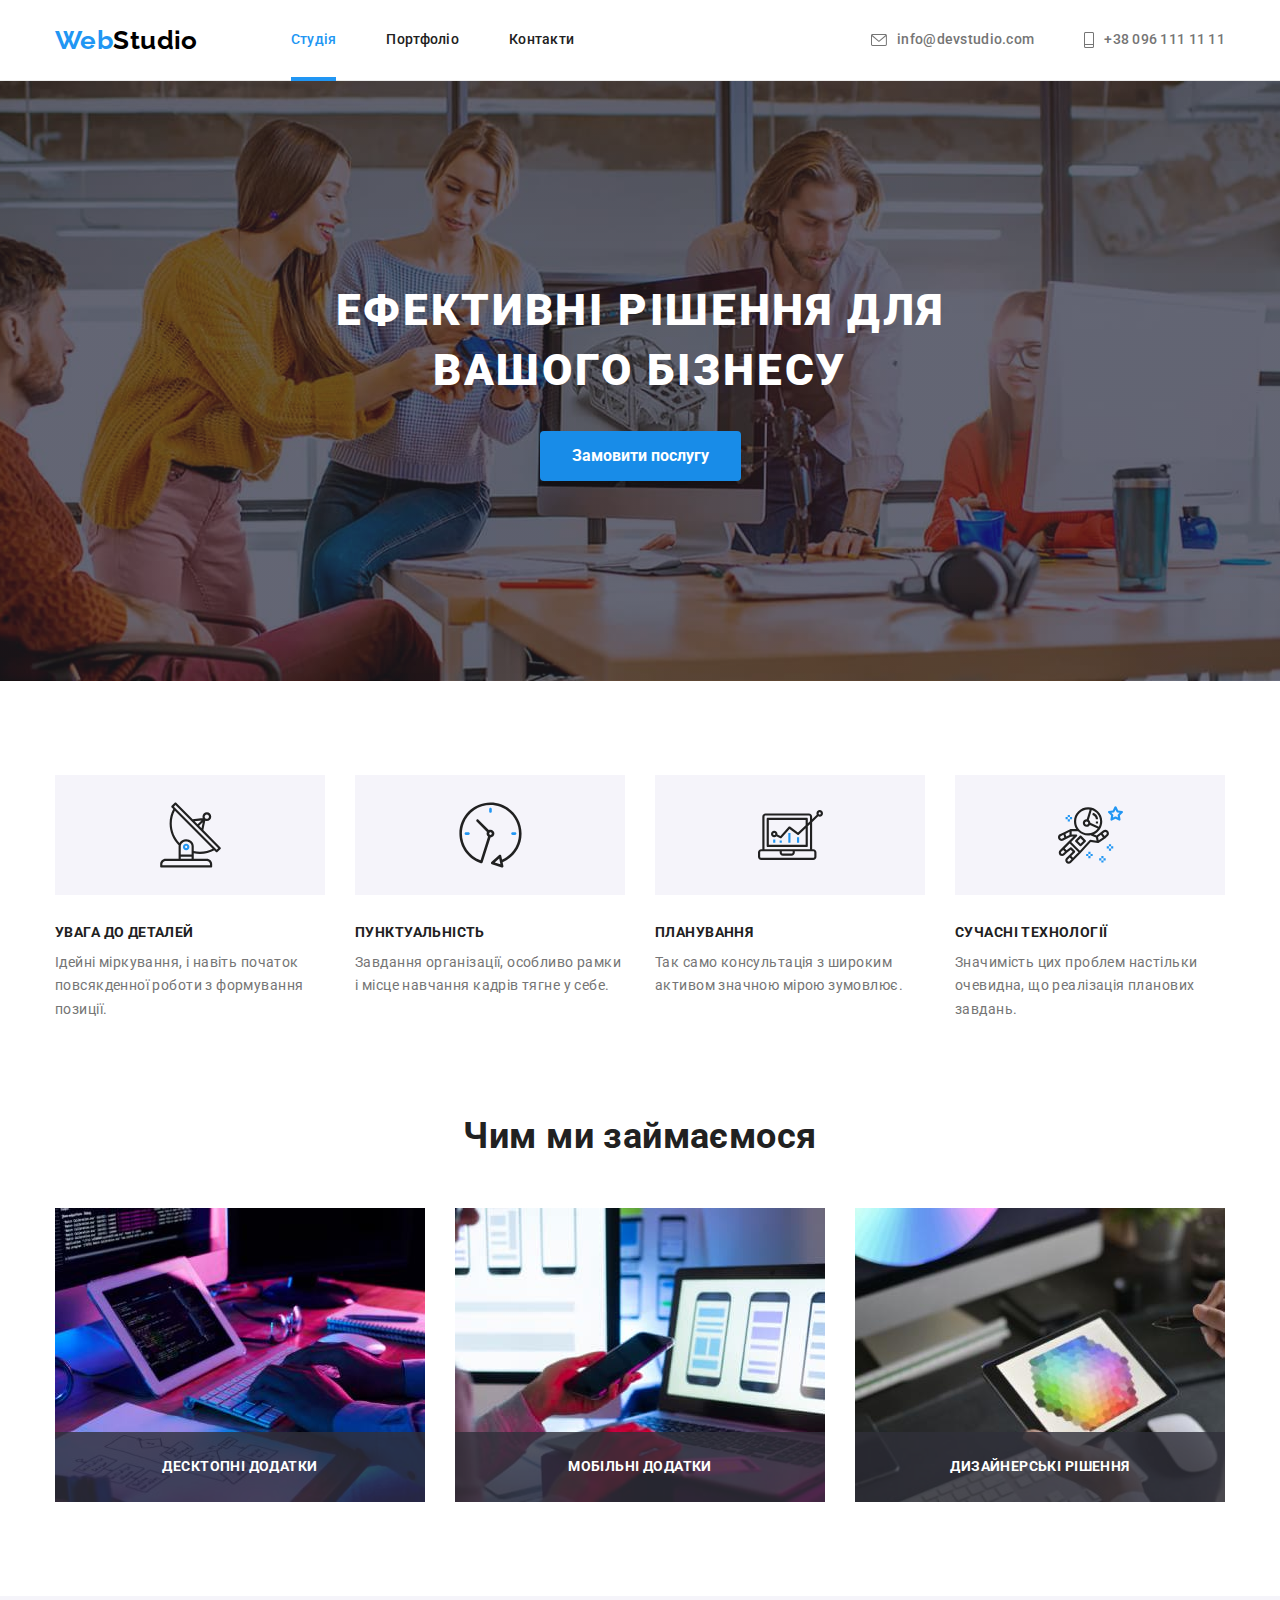
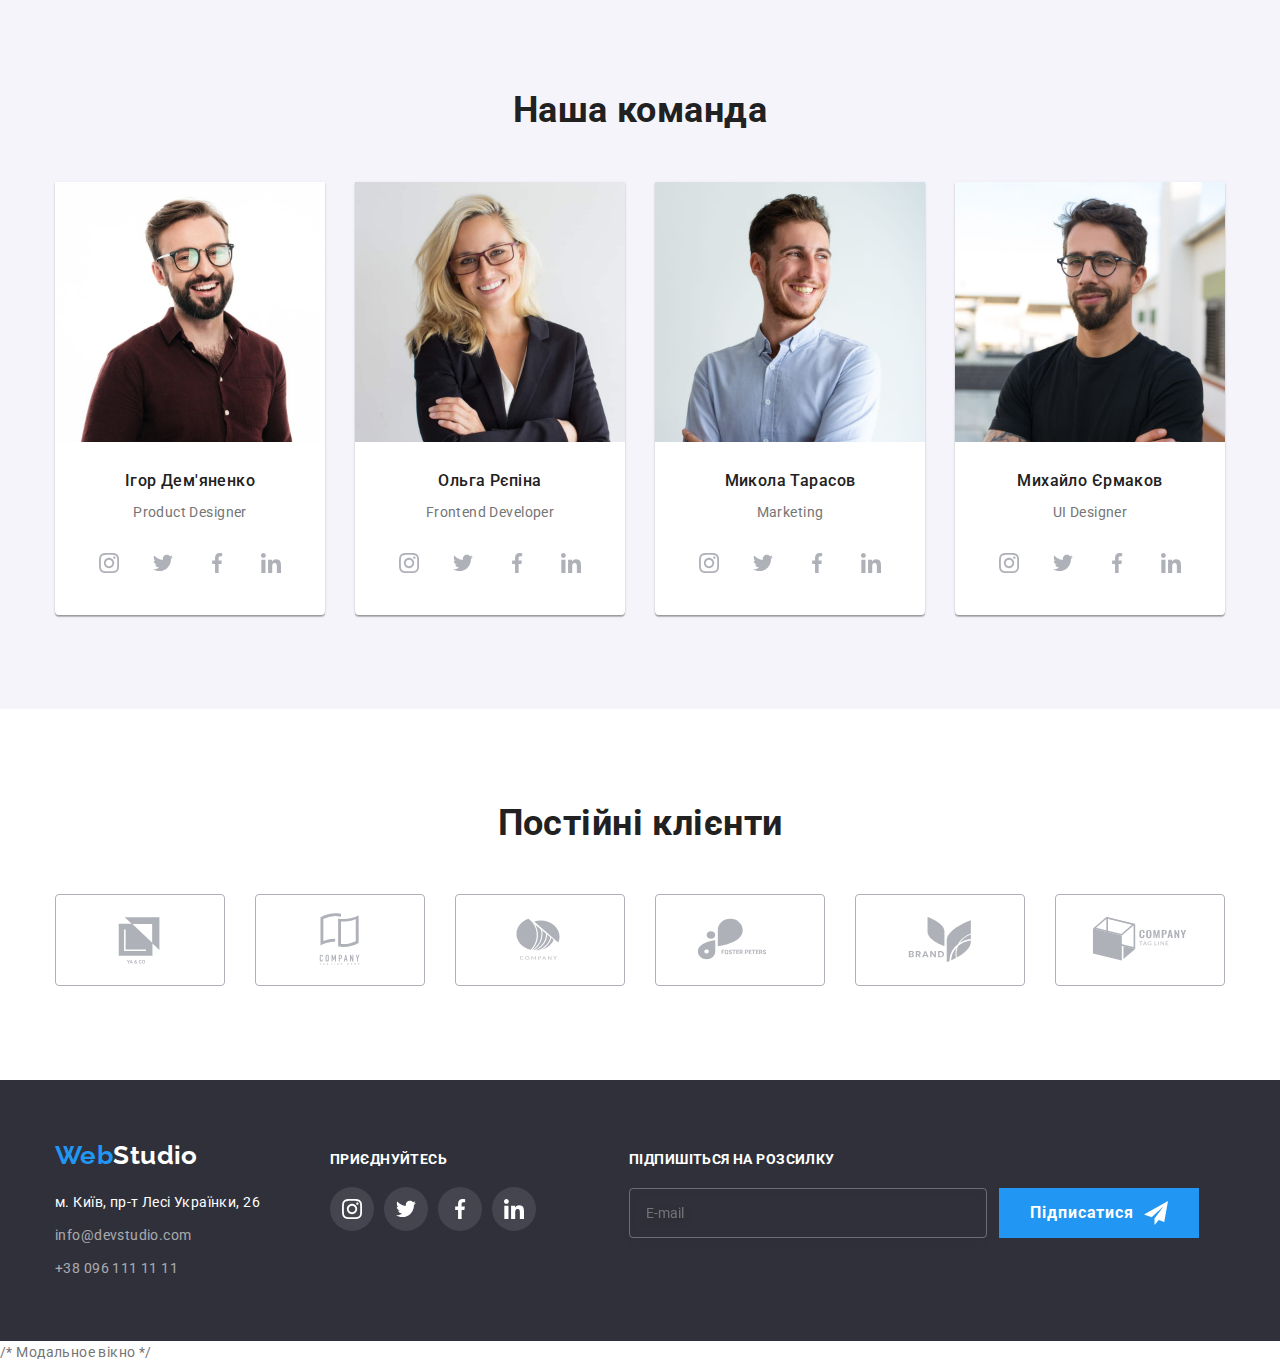
==== index.html @ d0947140 "copy hw 6" ====
<!DOCTYPE html>
<html lang="uk">
  <head>
    <meta charset="UTF-8" />
    <meta http-equiv="X-UA-Compatible" content="IE=edge" />
    <meta
      name="viewport"
      content="width=device-width, initial-scale=1.0"
    />
    <title>WebStudio</title>
    <link
      rel="preconnect"
      href="https://fonts.googleapis.com"
    />
    <link
      rel="preconnect"
      href="https://fonts.gstatic.com"
      crossorigin
    />
    <link
      href="https://fonts.googleapis.com/css2?family=Raleway:wght@700&family=Roboto:wght@400;500;700;900&display=swap"
      rel="stylesheet"
    />
    <link
      rel="stylesheet"
      href="https://cdnjs.cloudflare.com/ajax/libs/modern-normalize/1.1.0/modern-normalize.min.css"
    />
    <link rel="stylesheet" href="./styles/styles.css" />
  </head>
  <body>
    <header class="header">
      <!-- навігація -->

      <div class="container nav-box">
        <nav class="nav">
          <a class="logo logo-top" href="./index.html"
            >Web<span class="logo-header">Studio</span></a
          >

          <ul class="nav-list">
            <li class="nav-list-item">
              <a
                href="./index.html"
                class="nav-link current"
                >Студія</a
              >
            </li>
            <li class="nav-list-item">
              <a href="./portfolio.html" class="nav-link"
                >Портфоліо
              </a>
            </li>
            <li class="nav-list-item">
              <a href="#" class="nav-link">Контакти</a>
            </li>
          </ul>
        </nav>
        <ul class="nav-contacts-list">
          <li class="nav-contacts-item">
            <a
              href="mailto:info@devstudio.com"
              class="nav-contacts"
            >
              <svg
                aria-label="іконка написати на пошту "
                class="icon-envelope"
                width="16"
                height="12"
              >
                <use
                  href="./images/symbol-defs.svg#icon-envelope"
                ></use>
              </svg>
              info@devstudio.com
            </a>
          </li>
          <li class="nav-contacts-item">
            <a
              href="tel:+380961111111"
              class="nav-contacts"
            >
              <svg
                aria-label="іконка зателефонувати"
                class="icon-phone"
                width="10"
                height="16"
              >
                <use
                  href="./images/symbol-defs.svg#icon-phone"
                ></use>
              </svg>
              +38 096 111 11 11
            </a>
          </li>
        </ul>
      </div>
    </header>

    <main>
      <!-- секція з кнопкою -->

      <section class="hero">
        <div class="container">
          <div class="hero-box">
            <h1 class="hero-title">
              Ефективні рішення для вашого бізнесу
            </h1>
            <button
              class="hero-button"
              type="button"
              data-modal-open
            >
              Замовити послугу
            </button>
          </div>
        </div>
      </section>

      <!-- Особливості -->
      <section class="our-benefits">
        <div class="container">
          <h2 class="visually-hidden">Особливості</h2>
          <ul class="benefits-list">
            <li class="benefits-item">
              <div class="benefit-background">
                <svg
                  aria-label="іконка антени"
                  class="icon-benefit"
                >
                  <use
                    href="./images/symbol-defs.svg#icon-antenna-1"
                  ></use>
                </svg>
              </div>
              <h3 class="benefits-title">
                Увага до деталей
              </h3>
              <p class="benefits-text">
                Ідейні міркування, і навіть початок
                повсякденної роботи з формування позиції.
              </p>
            </li>
            <li class="benefits-item">
              <div class="benefit-background">
                <svg
                  aria-label="іконка годинника"
                  class="icon-benefit"
                >
                  <use
                    href="./images/symbol-defs.svg#icon-clock-1"
                  ></use>
                </svg>
              </div>
              <h3 class="benefits-title">Пунктуальність</h3>
              <p class="benefits-text">
                Завдання організації, особливо рамки і місце
                навчання кадрів тягне у себе.
              </p>
            </li>
            <li class="benefits-item">
              <div class="benefit-background">
                <svg
                  aria-label="іконка діаграми "
                  class="icon-benefit"
                >
                  <use
                    href="./images/symbol-defs.svg#icon-diagram-1"
                  ></use>
                </svg>
              </div>
              <h3 class="benefits-title">Планування</h3>
              <p class="benefits-text">
                Так само консультація з широким активом
                значною мірою зумовлює.
              </p>
            </li>
            <li class="benefits-item">
              <div class="benefit-background">
                <svg
                  aria-label="іконка астронавт "
                  class="icon-benefit"
                >
                  <use
                    href="./images/symbol-defs.svg#icon-astronaut-1"
                  ></use>
                </svg>
              </div>
              <h3 class="benefits-title">
                Сучасні технології
              </h3>
              <p>
                Значимість цих проблем настільки очевидна,
                що реалізація планових завдань.
              </p>
            </li>
          </ul>
        </div>
      </section>
      <!-- Чим ми займаємося -->
      <section class="our-work">
        <div class="container section">
          <h2 class="work-title">Чим ми займаємося</h2>
          <ul class="work-list">
            <li class="work-item">
              <img
                class="work-img"
                src="./images/laptop.jpg"
                alt=" ноутбук"
                width="370"
                height="294"
              />
              <div class="overlay-our-work">
                <p class="our-work-text">
                  Десктопні додатки
                </p>
              </div>
            </li>
            <li class="work-item">
              <img
                class="work-img"
                src="./images/phone-laptop.jpg"
                alt="ноутбук і телефон"
                width="370"
                height="294"
              />
              <div class="overlay-our-work">
                <p class="our-work-text">
                  Мобільні додатки
                </p>
              </div>
            </li>
            <li class="work-item">
              <img
                class="work-img"
                src="./images/tab.jpg"
                alt=" планшет"
                width="370"
                height="294"
              />
              <div class="overlay-our-work">
                <p class="our-work-text">
                  Дизайнерські рішення
                </p>
              </div>
            </li>
          </ul>
        </div>
      </section>

      <!-- Наша команда -->
      <section class="our-team">
        <div class="container">
          <h2 class="our-team-title">Наша команда</h2>
          <ul class="team-list">
            <li class="team-item">
              <div class="team-box">
                <img
                  class="person-img"
                  src="./images/man-in-brown.jpg"
                  alt=" чоловік з бородою в коричневій сорочці"
                  width="270"
                />
                <div class="position-box">
                  <h3 class="team-title">
                    Ігор Дем'яненко
                  </h3>
                  <p class="team-position" lang="en">
                    Product Designer
                  </p>

                  <ul class="social-list">
                    <li class="social-item">
                      <a href="" class="social-link">
                        <svg
                          lang="en "
                          aria-label="instagram logo"
                          class="icon"
                        >
                          <use
                            href="./images/symbol-defs.svg#icon-instagram-2"
                          ></use>
                        </svg>
                      </a>
                    </li>
                    <li class="social-item">
                      <a href="" class="social-link">
                        <svg
                          lang="en "
                          aria-label=" twitter logo"
                          class="icon"
                        >
                          <use
                            href="./images/symbol-defs.svg#icon-twitter-1"
                          ></use>
                        </svg>
                      </a>
                    </li>
                    <li class="social-item">
                      <a href="" class="social-link">
                        <svg
                          lang="en "
                          aria-label="facebook logo"
                          class="icon"
                        >
                          <use
                            href="./images/symbol-defs.svg#icon-facebook-1"
                          ></use>
                        </svg>
                      </a>
                    </li>
                    <li class="social-item">
                      <a href="" class="social-link">
                        <svg
                          lang="en "
                          aria-label=" linkedin logo"
                          class="icon"
                        >
                          <use
                            href="./images/symbol-defs.svg#icon-linkedin-1"
                          ></use>
                        </svg>
                      </a>
                    </li>
                  </ul>
                </div>
              </div>
            </li>
            <li class="team-item">
              <div class="team-box">
                <img
                  class="person-img"
                  src="./images/lady.jpg"
                  alt=" жінка блондинка в чорному піджаку"
                  width="270"
                />
                <div class="position-box">
                  <h3 class="team-title">Ольга Рєпіна</h3>
                  <p class="team-position" lang="en">
                    Frontend Developer
                  </p>
                  <ul class="social-list">
                    <li class="social-item">
                      <a href="" class="social-link">
                        <svg
                          lang="en "
                          aria-label="instagram logo"
                          class="icon"
                        >
                          <use
                            href="./images/symbol-defs.svg#icon-instagram-2"
                          ></use>
                        </svg>
                      </a>
                    </li>
                    <li class="social-item">
                      <a href="" class="social-link">
                        <svg
                          lang="en "
                          aria-label=" twitter logo"
                          class="icon"
                        >
                          <use
                            href="./images/symbol-defs.svg#icon-twitter-1"
                          ></use>
                        </svg>
                      </a>
                    </li>
                    <li class="social-item">
                      <a href="" class="social-link">
                        <svg
                          lang="en "
                        aria-label="facebook logo"
                          class="icon"
                        >
                          <use
                            href="./images/symbol-defs.svg#icon-facebook-1"
                          ></use>
                        </svg>
                      </a>
                    </li>
                    <li class="social-item">
                      <a href="" class="social-link">
                        <svg
                          lang="en "
                          aria-label=" linkedin logo"
                          class="icon"
                        >
                          <use
                            href="./images/symbol-defs.svg#icon-linkedin-1"
                          ></use>
                        </svg>
                      </a>
                    </li>
                  </ul>
                </div>
              </div>
            </li>
            <li class="team-item">
              <div class="team-box">
                <img
                  class="person-img"
                  src="./images/man-in-blue.jpg"
                  alt=" чоловік в голубій сорочці"
                  width="270"
                />
                <div class="position-box">
                  <h3 class="team-title">Микола Тарасов</h3>
                  <p class="team-position" lang="en">
                    Marketing
                  </p>
                  <ul class="social-list">
                    <li class="social-item">
                      <a href="" class="social-link">
                        <svg
                          lang="en "
                          aria-label="instagram logo"
                          class="icon"
                        >
                          <use
                            href="./images/symbol-defs.svg#icon-instagram-2"
                          ></use>
                        </svg>
                      </a>
                    </li>
                    <li class="social-item">
                      <a href="" class="social-link">
                        <svg
                          lang="en "
                          aria-label=" twitter logo"
                          class="icon"
                        >
                          <use
                            href="./images/symbol-defs.svg#icon-twitter-1"
                          ></use>
                        </svg>
                      </a>
                    </li>
                    <li class="social-item">
                      <a href="" class="social-link">
                        <svg
                          lang="en "
                          aria-label="facebook logo"
                          class="icon"
                        >
                          <use
                            href="./images/symbol-defs.svg#icon-facebook-1"
                          ></use>
                        </svg>
                      </a>
                    </li>
                    <li class="social-item">
                      <a href="" class="social-link">
                        <svg
                          lang="en "
                         aria-label=" linkedin logo"
                          class="icon"
                        >
                          <use
                            href="./images/symbol-defs.svg#icon-linkedin-1"
                          ></use>
                        </svg>
                      </a>
                    </li>
                  </ul>
                </div>
              </div>
            </li>
            <li class="team-item">
              <div class="team-box">
                <img
                  class="person-img"
                  src="./images/man-in-black.jpg"
                  alt=" чоловік в чорній футболці"
                  width="270"
                />
                <div class="position-box">
                  <h3 class="team-title">
                    Михайло Єрмаков
                  </h3>
                  <p class="team-position" lang="en">
                    UI Designer
                  </p>
                  <ul class="social-list">
                    <li class="social-item">
                      <a href="" class="social-link">
                        <svg
                          lang="en "
                          aria-label="instagram logo"
                          class="icon"
                        >
                          <use
                            href="./images/symbol-defs.svg#icon-instagram-2"
                          ></use>
                        </svg>
                      </a>
                    </li>
                    <li class="social-item">
                      <a href="" class="social-link">
                        <svg
                          lang="en "
                          aria-label=" twitter logo"
                          class="icon"
                        >
                          <use
                            href="./images/symbol-defs.svg#icon-twitter-1"
                          ></use>
                        </svg>
                      </a>
                    </li>
                    <li class="social-item">
                      <a href="" class="social-link">
                        <svg
                          lang="en "
                          aria-label="facebook logo"
                          class="icon"
                        >
                          <use
                            href="./images/symbol-defs.svg#icon-facebook-1"
                          ></use>
                        </svg>
                      </a>
                    </li>
                    <li class="social-item">
                      <a href="" class="social-link">
                        <svg
                          lang="en "
                          aria-label=" linkedin logo"
                          class="icon"
                        >
                          <use
                            href="./images/symbol-defs.svg#icon-linkedin-1"
                          ></use>
                        </svg>
                      </a>
                    </li>
                  </ul>
                </div>
              </div>
            </li>
          </ul>
        </div>
      </section>

      <!-- Clients  -->

      <section class="clients container">
        <h2 class="clients-title">Постійні клієнти</h2>
        <ul class="clients-item-list">
          <li class="clients-item">
            <a href="" class="clients-link">
              <svg
                aria-label="лого компанії клієнта "
                class="icon-clients"
              >
                <use
                  href="./images/symbol-defs.svg#icon-Logo1"
                ></use>
              </svg>
            </a>
          </li>
          <li class="clients-item">
            <a href="" class="clients-link">
              <svg
                aria-label="лого компанії клієнта "
                class="icon-clients"
              >
                <use
                  href="./images/symbol-defs.svg#icon-Logo2"
                ></use>
              </svg>
            </a>
          </li>
          <li class="clients-item">
            <a href="" class="clients-link">
              <svg
                aria-label="лого компанії клієнта "
                class="icon-clients"
              >
                <use
                  href="./images/symbol-defs.svg#icon-Logo3"
                ></use>
              </svg>
            </a>
          </li>
          <li class="clients-item">
            <a
              href=""
              class="clients-link"
            
            >
              <svg
                aria-label="лого компанії клієнта "
                class="icon-clients"
              >
                <use
                  href="./images/symbol-defs.svg#icon-Logo4"
                ></use>
              </svg>
            </a>
          </li>
          <li class="clients-item">
            <a href="" class="clients-link">
              <svg
                aria-label="лого компанії клієнта "
                class="icon-clients"
              >
                <use
                  class="icon-clients"
                  href="./images/symbol-defs.svg#icon-Logo5"
                ></use>
              </svg>
            </a>
          </li>
          <li class="clients-item">
            <a href="" class="clients-link">
              <svg
                aria-label="лого компанії клієнта "
                class="icon-clients"
              >
                <use
                  href="./images/symbol-defs.svg#icon-Logo6"
                ></use>
              </svg>
            </a>
          </li>
        </ul>
      </section>
    </main>

    <footer class="footer">
      <div class="container footer-box">
        <div class="footer-info">
          <a class="logo logo-footer" href="./index.html"
            >Web<span class="logo-foot">Studio</span></a
          >
          <address class="footer-address">
            <ul class="link-list">
              <li class="link-item">
                <a
                  class="address-link"
                  href="https://goo.gl/maps/CPtrU1FHBa2aNyZL9"
                  target="_blank"
                  rel="noopener noreferrer nofollow"
                  >м. Київ, пр-т Лесі Українки, 26</a
                >
              </li>
              <li class="link-item">
                <a
                  href="mailto:info@devstudio.com"
                  class="footer-link"
                >
                  info@devstudio.com</a
                ><br />
              </li>
              <li class="link-item">
                <a
                  href="tel:+380961111111"
                  class="footer-link"
                  >+38 096 111 11 11</a
                >
              </li>
            </ul>
          </address>
        </div>

        <div class="footer-social">
          <p class="footer-text">приєднуйтесь</p>
          <ul class="social-list-footer">
            <li class="social-item-footer">
              <a href="" class="social-link-footer">
                <svg
                  lang="en"
                  aria-label="logo instagram "
                  class="icon"
                >
                  <use
                    href="./images/symbol-defs.svg#icon-instagram-2"
                  ></use>
                </svg>
              </a>
            </li>
            <li class="social-item-footer">
              <a href="" class="social-link-footer">
                <svg
                  lang="en"
                  aria-label="logo twitter "
                  class="icon"
                >
                  <use
                    href="./images/symbol-defs.svg#icon-twitter-1"
                  ></use>
                </svg>
              </a>
            </li>
            <li class="social-item-footer">
              <a href="" class="social-link-footer">
                <svg
                  lang="en"
                  aria-label="logo facebook"
                  class="icon"
                >
                  <use
                    href="./images/symbol-defs.svg#icon-facebook-1"
                  ></use>
                </svg>
              </a>
            </li>
            <li class="social-item-footer">
              <a href="" class="social-link-footer">
                <svg
                  lang="en"
                  aria-label="logo linkedin"
                  class="icon"
                >
                  <use
                    href="./images/symbol-defs.svg#icon-linkedin-1"
                  ></use>
                </svg>
              </a>
            </li>
          </ul>
        </div>
        <form class="subscribe">
          <p class="subscribe-text">Підпишіться на розсилку</p>
          <div class="subscribe-box">
            <input type="email" name="email" placeholder="E-mail" class="subscribe-input">
            
            
              <button type="submit" class="subscribe-button">
                Підписатися 
<svg class="icon-send"  >
  <use href="./images/symbol-defs.svg#icon-send"></use>
</svg>
              </button>
            
            
           
            </div>
           
          </form>
             
     
    </footer>

    /* Модальное вікно */

    <div class="backdrop is-hidden  " data-modal>
      <div class="modal  ">
        
        <button
          class="close-modal"
          type="button"
          data-modal-close
        >
        <svg class="icon-close" width="18" height="18">
          <use
            href="./images/symbol-defs.svg#icon-close"
          ></use>
        </svg>
        </button>
        <p class="modal-text">Залиште свої дані, ми вам передзвонимо</p>
<form class="modal-form" autocomplete="on">
  <div class="input-box">
    <div  class="form-field">
      <label for="name"  class="form-label">Ім'я</label>
      <div class="icon-box">
        <input type="text" name="name"id="name" class="form-input">
        <svg class="icon-input modal-icon-man ">
          <use href="./images/symbol-defs.svg#icon-man" 
      ></use>
        </svg>
      </div>
    
     </div>
     <div class="form-field">
       <label for="tel" class="form-label">Телефон</label>
       <div class="icon-box">
        <input type="tel" name="tel" id="tel" class="form-input">
        <svg  class="icon-input modal-icon-phone"  >
         <use href="./images/symbol-defs.svg#icon-modal-phone"></use>
       </svg>
       </div>
      
     </div>
     <div class="form-field">
       <label for="email" class="form-label">Пошта</label>
       <div class="icon-box">
        <input type="email" name="email" id="email" class="form-input" >
        <svg  class="icon-input modal-icon-mail"  >
         <use href="./images/symbol-defs.svg#icon-modal-email"></use>
       </svg></div>
     </div>
     <div class="form-field">
      <label for="comment" class="form-label">Коментар</label>
      <textarea name="comment" id="comment"  class=" text-area" placeholder="Введіть текст" ></textarea>
    </div>
  </div>

   


    <label for="agree-poilicy" class="checkbox-lable">
      <input type="checkbox"  name="agree-poilicy" id="agree-poilicy" class="checkbox-origin">
      <svg class="custom-checkbox">
        <use class="custom-checkbox-icon" href="./images/symbol-defs.svg#icon-confirm"></use>
      </svg>
      Погоджуюся з розсилкою та приймаю &#160 <a href="#" class="policy-link">Умови договору</a>
      </label>
  
    <button type="submit" class="send-button">Відправити</button>
</form>




      
      </div>
    </div>
    <script src="./modal.js"></script>
  </body>
</html>
---- styles/styles.css ----
:root {
  --accent-color: #2196f3;
  --text-color: #757575;
  --title-color: #212121;
  --white: #ffffff;
  --team-color: #f5f4fa;
  --button-active: #188ce8;
  --hero-bcc: #c4c4c4;
  --font-family-main: 'Roboto', sans-serif;
  --font-family-logo: 'Raleway';
  --border-color: #eeeeee;
  --border-header: #ececec;
  --link-color: #afb1b8;
  --link-active-color-text: #fff;
  --link-footer-color-text: #fff;
  --link-backgound: #fff;
  --link-footer-background: rgba(255, 255, 255, 0.1);
  --portfolio-description-text: #ffffff;
  --portfolio-description-backgound: rgba( 33,150,243,0.9 );
 --modal-background:#fff;
 --transition: 250ms cubic-bezier(0.4, 0, 0.2, 1);
 
}
h1,
h2,
h3,
h4,
p {
  margin-top: 0px;
  margin-bottom: 0px;
  margin-left: 0px;
  margin-right: 0px;
}
ul,
ol {
  margin-top: 0px;
  margin-bottom: 0px;
  padding-left: 0px;
  list-style: none;
}
img {
  display: block;
}
a {
  text-decoration: none;
}
button {
  cursor: pointer;
}
textarea{
  resize: none;
}
input{
  padding: 0px;
}

body {
  background-color: var(--white);
  color: var(--text-color);
  font-family: var(--font-family-main);
  font-size: 14px;
  line-height: 1.71;
  letter-spacing: 0.03em;
}
.container {
  margin-left: auto;
  margin-right: auto;
  width: 1200px;
  padding-left: 15px;
  padding-right: 15px;
}
/* < !-- навігація --> */

.header {
  border-bottom: 1px solid var(--border-header);
}
.logo {
  color: var(--accent-color);
  font-family: var(--font-family-logo);
  font-weight: 700;
  font-size: 26px;
  line-height: 1.19;
  letter-spacing: inherit;
  display: block;
}
.logo-top {
  padding-top: 24px;
  padding-bottom: 24px;
  margin-right: 93px;
}
.logo-header {
  color: #000000;
}

/* <!-- навігація --> */
.nav {
  display: flex;
  align-items: center;
}
.nav-contacts-list,
.nav-list {
  display: flex;
  align-items: center;
}
.nav-box {
  display: flex;
  align-items: center;
}

.nav-list-item:not(:last-child),
.nav-contacts-item:not(:last-child) {
  margin-right: 50px;
}
.nav-contacts-list {
  margin-left: auto;
}

.nav-link,
.nav-contacts {
  font-family: inherit;
  font-style: inherit;
  color: var(--title-color);
  font-weight: 500;
  font-size: 14px;
  line-height: 1.14;
  letter-spacing: 0.02em;
  padding-top: 32px;
  padding-bottom: 32px;
  display: block;

  transition: color var(--transition);
}
.nav-link:hover,
.nav-contacts:hover,
.nav-link:focus,
.nav-contacts:focus,
.footer-link:hover,
.footer-link:focus,
.current {
  color: var(--accent-color);
}
.nav-contacts {
  color: var(--text-color);
  display: flex;
  align-items: center;
}

.nav-contacts-list,
.nav-list {
  display: flex;
  align-items: center;
}

.icon-envelope,
.icon-phone {
  margin-right: 10px;
  fill: currentColor;
}
.nav-link{
  position: relative;
}

.current::after {
  position: absolute;
  bottom: 0;
  left:0;
  content: '';
  width: 100%;
  height: 4px;
margin-bottom: -1px;
  background-color: var(--accent-color);
 
  transition: background var(--transition);

}
/* < !-- секція hero --> */
.hero {
  padding-top: 200px;
  padding-bottom: 200px;
  background-color: var(--hero-bcc);
  background-image: linear-gradient(
      rgba(47, 48, 58, 0.4),
      rgba(47, 48, 58, 0.4)
    ),
    url(../images/background.jpg);
  background-repeat: no-repeat;
  background-size: 1600px;
  background-position: center;
}
.hero-title {
  font-weight: 900;
  font-size: 44px;
  line-height: 1.36;
  letter-spacing: 0.06em;
  text-transform: uppercase;
  color: var(--white);

  margin-bottom: 30px;
  margin-left: auto;
  margin-right: auto;
}
.hero-button {
  background-color: var(--accent-color);
  color: var(--white);
  font-weight: 700;
  font-size: 16px;
  line-height: 1.87;
  padding: 10px 32px;
  border-radius: 4px;
  background: #188CE8;
box-shadow: 0px 4px 4px rgba(0, 0, 0, 0.15);
  border: none;
  display: block;
  margin-left: auto;
  margin-right: auto;

  transition: background var(--transition);
}

.hero-button:hover,
.hero-button:focus {
  background-color: var(--button-active);
}

.hero-box {
  width: 696px;
  text-align: center;
  margin-left: auto;
  margin-right: auto;
}
/* < !-- Особливості --> */

.visually-hidden {
  position: absolute;
  white-space: nowrap;
  width: 1px;
  height: 1px;
  overflow: hidden;
  border: 0;
  padding: 0;
  clip: rect(0 0 0 0);
  clip-path: inset(50%);
}
.our-benefits {
  padding-top: 94px;
}

.benefits-list {
  display: flex;
}
.benefits-item:not(:last-child),
.work-item:not(:last-child),
.team-item:not(:last-child) {
  margin-right: 30px;
}
.benefits-item {
  flex-basis: calc(100% - 90px / 4);
}
.benefits-title {
  color: var(--title-color);
  font-weight: 700;
  font-size: 14px;
  line-height: 1.14;
  text-transform: uppercase;
  margin-bottom: 10px;
}
.benefit-background {
  display: flex;
  background-color: var(--team-color);
  height: 120px;
  align-items: center;
  justify-content: center;
  margin-bottom: 30px;
}
.icon-benefit {
  width: 65px;
  height: 70px;
}
/* <!-- Чим ми займаємося --> */
.our-work {
  padding-top: 94px;
  padding-bottom: 94px;
}
.work-list {
  display: flex;
  align-items: center;
}
.work-item {
  position: relative;

  flex-basis: calc(100% - 60px / 3);
}
.our-work .work-title,
.our-team-title,
.clients-title {
  margin-bottom: 50px;
  color: var(--title-color);
  font-weight: 700;
  font-size: 36px;
  line-height: 1.16;
  text-align: center;
}

.overlay-our-work {

  position: absolute;
  bottom: 0px;
  left:0px;

  display: flex;
  align-items: center;
  justify-content: center;

width:100%;
height:70px;
background-color: rgba(47, 48, 58, 0.8);
}
.our-work-text {

  font-weight: 700;
  line-height: 1.14;
 

  text-transform: uppercase;
  color: #ffffff;
}

/* < !-- Наша команда --> */
.team-box {
  background: #ffffff;
  box-shadow: 0px 1px 3px rgba(0, 0, 0, 0.12),
    0px 1px 1px rgba(0, 0, 0, 0.14),
    0px 2px 1px rgba(0, 0, 0, 0.2);
  border-radius: 0px 0px 4px 4px;

}
.team-list {
  display: flex;
  align-items: center;
}

.our-team {
  padding-top: 94px;
  padding-bottom: 94px;
  background-color: var(--team-color);
}
.team-item {
  background-color: var(--white);
  text-align: center;
  flex-basis: calc(100% - 90px / 4);
}
.team-title {
  font-weight: 500;
  font-size: 16px;
  line-height: 1.18;
  color: var(--title-color);
  margin-bottom: 10px;
  text-align: center;
}
.team-position {
  margin-bottom: 16px;
}
.position-box {
  padding-top: 30px;
  padding-right: 32px;
  padding-left: 32px;
  padding-bottom: 30px;
}
/* social link */
.social-list,
.social-list-footer {
  align-items: center;
  justify-content: center;
  display: flex;
  gap: 10px;
}
.icon {
  fill: currentColor;
  width: 20px;
  height: 20px;
}
.social-link {
  display: flex;
  justify-content: center;
  align-items: center;
  width: 44px;
  height: 44px;
  border-radius: 50px;
  background-color: var(--link-backgound);
  color: var(--link-color);

  transition: color var(--transition),
  background var(--transition);
}
.social-link:hover,
.social-link:focus {
  color: var(--link-active-color-text);
  background-color: var(--accent-color);
}

.social-footer {
  display: flex;
  align-items: center;
  width: 206px;
  height: 80px;
}
.social-link-footer {
  display: flex;
  justify-content: center;
  align-items: center;
  width: 44px;
  height: 44px;
  border-radius: 50px;
  color: var(--link-footer-color-text);
  background-color: var(--link-footer-background);
  transition: background var(--transition);
}

.social-link-footer:hover,
.social-link-footer:focus {
  background-color: var(--accent-color);
}

/* clients */
.clients {
  padding-top: 94px;
  padding-bottom: 94px;
}
.clients-item-list {
  display: flex;
  justify-content: center;
  align-items: center;
  gap: 30px;
}

.clients-link {
  display: flex;
  justify-content: center;
  align-items: center;
  width: 170px;
  height: 92px;
border: 1px solid var(--link-color);
;
  border-radius: 4px;
  color: var(--link-color);

  transition:color var(--transition),
  border-color var(--transition);
}
.icon-clients {
  fill: currentColor;
  width: 106px;
  height: 60px;
}
.clients-link:hover,
.clients-link:focus {
  border-color: 1px var(--accent-color);
  color: var(--accent-color);
}

/* footer */

.logo-foot {
  color: var(--white);
}
footer {
  background-color: #2f303a;
  padding-top: 60px;
  padding-bottom: 60px;
}

.logo-footer {
  display: block;
  margin-bottom: 20px;
}
.address-link {
  color: var(--white);
}
.footer-address {
  font-style: normal;
}
.icon-footer {
  width: 20px;
  height: 20px;
}
.footer-link {
  color: rgba(255, 255, 255, 0.6);
}
.link-item:not(:last-child) {
  margin-bottom: 9px;
}
.footer-box {
  display: flex;
  align-items: baseline;
}
.footer-info {
  margin-right: 70px;
}
.footer-text {
  font-family: 'Roboto';
  font-weight: 700;
  font-size: 14px;
  line-height: 16px;
  text-transform: uppercase;
  color: #fff;
  margin-bottom: 20px;
}
.footer-social{
  margin-right: 93px;
}
.subscribe{
    width: 570px;

}
.subscribe-box{

  display: flex;
}
.subscribe-text{

font-weight: 700;
font-size: 14px;
line-height:1.14;
text-transform: uppercase;
color: #FFFFFF;
margin-bottom: 20px;
}
.subscribe-input{

  width: 358px;
  height: 50px;
  margin-right: 12px;
  border: 1px solid rgba(255, 255, 255, 0.3);
filter: drop-shadow(0px 4px 4px rgba(0, 0, 0, 0.15));
border-radius: 4px;
background-color: inherit;
}
.subscribe-input::placeholder{
  padding: 15px 16px;
}
.subscribe-button{
  display: flex;
  justify-content: center;
 align-items: center;
border: none;
width: 200px;
height: 50px;
background-color: var(--accent-color);
color: #fff;
padding: 10px 28px;

font-weight: 700;
font-size: 16px;
line-height: 1.87;
letter-spacing: 0.06em;

}
.icon-send{
  width:24px ;
  height: 24px;
  margin-left: 10px;
}


/* Портфоліо */
.portfolio {
  padding-top: 94px;
  padding-bottom: 94px;
}
.portfolio-btnlist {
  display: flex;
  align-items: center;
  margin-bottom: 50px;
  justify-content: center;
}

.portfolio-buttons {
  font-family: inherit;
  font-weight: 500;
  font-size: 16px;
  line-height: 1.62;
  letter-spacing: 0.03em;
  color: var(--title-color);
  background-color: #f5f4fa;
  padding: 6px 22px;
  margin-left: auto;
  border: none;
  border-radius: 4px; 

transition:background var(--transition),
color var(--transition),
 box-shadow var(--transition);

}
.portfolio-buttons:hover,
.portfolio-buttons:focus {
  color: var(--link-active-color-text);
  background-color: var(--accent-color);
  box-shadow: 0px 3px 1px rgba(0, 0, 0, 0.1),
    0px 1px 2px rgba(0, 0, 0, 0.08),
    0px 2px 2px rgba(0, 0, 0, 0.12);
}

.portfolio-item:not(:last-child){
  margin-right: 8px;
}


.portfolio-gal-list {
  display: flex;
  align-items: center;
  flex-wrap: wrap;
}
.portfolio-gal-item {
  flex-basis: calc(100% / 3 - 60px);
}
.portfolio-gal-list {
  gap: 30px;
}

.portfolio-link {
  display: inline-block;
  color: inherit;
  font-size: 16px;
  line-height: 1.8;
}

.portfolio-title {
  font-weight: 700;
  font-size: 18px;
  line-height: 2;
  letter-spacing: 0.06em;
  color: var(--title-color);
  margin-bottom: 4px;
}
.gal-title-box {
  padding: 20px 24px;
  background-color: var(--white);
  border-right: 1px solid var(--border-color);
  border-left: 1px solid var(--border-color);
  border-bottom: 1px solid var(--border-color);
}
.portfolio-link:hover,
.portfolio-link:focus {
  box-shadow: 0px 1px 1px rgba(0, 0, 0, 0.12),
    0px 4px 4px rgba(0, 0, 0, 0.06),
    1px 4px 6px rgba(0, 0, 0, 0.16);
}
.overlay-box{
  position: relative;
  overflow: hidden;

}
.portfolio-overlay{
  position: absolute;

bottom : 0px;
  left: 0px;
  opacity: 1;
 transform: translateY(100%);
 transition: transform var(--transition);
width: 100%;
height: 100%;

  padding: 63px 24px;

  bottom : 0px;
    left: 0px;
    opacity: 1;
   transform: translateY(100%);
   transition: transform var(--transition);
  width: 100%;
  height: 100%;
    padding: 63px 24px;
  overflow: auto;

  background: var(--portfolio-description-backgound);
  background: var(--portfolio-description-backgound);
}
.overlay-text{

  font-size: 18px;
  line-height: 1.56;
  color: var(--portfolio-description-text);
}
.portfolio-link:hover .portfolio-overlay, 
  .portfolio-link:focus .portfolio-overlay{
  
  transform: translateY(0);
}


/* Модальное вікно */

.backdrop {
  position: fixed;
  top: 0;
  left: 0;
  display: flex;
  justify-content: center;
  align-items: center;
  width: 100%;
  height: 100%;
  z-index: 99;
  background: rgba(0, 0, 0, 0.2);
   transition:opacity var(--transition),visibility var(--transition);
}
.is-hidden{
visibility: hidden;
opacity: 0;
pointer-events: none;

}
.is-hidden .modal{
  transform: scale(0);
}
.modal {
  position: absolute;
  min-width: 528px;
  min-height: 581px;

  padding: 40px;
 
  transform: scale(1) rotate(360deg) ;
  transition:transform var(--transition);
  background: #ffffff;
  box-shadow: 0px 1px 3px rgba(0, 0, 0, 0.12),
    0px 1px 1px rgba(0, 0, 0, 0.14),
    0px 2px 1px rgba(0, 0, 0, 0.2);
  border-radius: 4px;
 
}
.close-modal{
  position: absolute;
  top: 8px;
  right: 8px;

  display: flex;
  justify-content: center;
  align-items: center;

  width: 30px;
  height: 30px;
  border-radius: 50%;
 border: 1px solid rgba(0, 0, 0, 0.1);
 
  background-color:var(--modal-background);
  color: rgba(0, 0, 0, 1);
  transition: fill var(--transition); 
}
.close-modal:hover .icon-close,
.close-modal:focus .icon-close{
fill:var(--accent-color);
}

/* форми */

.modal-text{
  font-weight: 700;
font-size: 20px;
line-height:1.15;
text-align: center;
color:var(--title-color);
margin-bottom: 12px;
}
.modal-form{
width: 100%;
margin-left: auto;
margin-right: auto;


}
.form-field{
  display: flex;
  flex-direction: column;
}
.form-field:not(:last-child){
margin-bottom: 10px;
}
.input-box{
  margin-bottom: 20px;
}

.form-input{
  width: 100%;
  height: 40px;
  margin: 0px;
  padding-left: 30px;
 
border: 1px solid rgba(33, 33, 33, 0.2);
border-radius: 4px;
outline: none;
cursor: pointer;
 
}

.form-input:focus,
.text-area:focus {
  outline: none;
  border-color:var(--accent-color);
}


.icon-box{
  position: relative;
}  
.icon-input{
  position: absolute;
  top: 11px;
  left: 12px;

  Width: 18px;
  Height:18px;
  fill:  #212121;
  transition: fill var(--transition),transform var(--transition);

}
.form-input:focus + .icon-input{
  fill:var(--accent-color);

}

.form-input:focus + .modal-icon-man{
  transform: translate(20px,-35px);
}

.form-input:focus + .modal-icon-phone{
  transform: translate(40px,-35px);
}
.form-input:focus + .modal-icon-mail{
  transform: translate(30px,-35px);
}



.text-area{
  display: block;
    Width:100%;
    min-height:120px;
    overflow: auto;

  border: 1px solid rgba(33, 33, 33, 0.2);
  border-radius: 4px;
  padding:12px 16px;
  outline: none;
}

.text-area::placeholder{
  font-size: 12px;
line-height: 14px;
letter-spacing: 0.01em;
color: rgba(117, 117, 117, 0.5);
}

.form-label{
  font-size: 12px;
line-height: 1.16;
letter-spacing: 0.01em;
margin-bottom: 4px;

}
.form-box{
  margin-bottom:32px ;
}
.checkbox-lable{
  display: flex;
  justify-content: center;
  align-items: center;
  margin-bottom: 30px;
 
}
.custom-checkbox{
  width:16px;
  height:15px;
  margin-right: 7px;
border: 1px solid #212121;
  border-radius: 2px;
  cursor: pointer;

}
.custom-checkbox-icon{
  display:none;

 
}  
.checkbox-origin:checked + .custom-checkbox{
border:solid var(--accent-color);
  background-color:var(--accent-color);

}
.checkbox-origin:checked + .custom-checkbox .custom-checkbox-icon{
  display: block;
 
}
.checkbox-origin:focus + .custom-checkbox{
  box-shadow: 0 0 0 1px var(--accent-color);
}

.checkbox-origin{
  appearance: none;
}

.policy-link{
  text-decoration: underline;
  color: var(--accent-color);

}

.send-button{
  width: 200px;
  height: 50px;
  display: block;
  margin-left: auto;
  margin-right: auto;
 
  letter-spacing: 0.06em;
  font-weight: 700;
  font-size: 16px;
  line-height: 1.88;
  color: #FFFFFF;
  padding: 10px 52px;
 
  border: none;
  background: var(--accent-color);
  box-shadow: 0px 4px 4px rgba(0, 0, 0, 0.15);
  border-radius: 4px; 

 transition: background var(--transition);
}
.send-button:hover
.send-button:focus{
  background-color: var(--button-active);
}
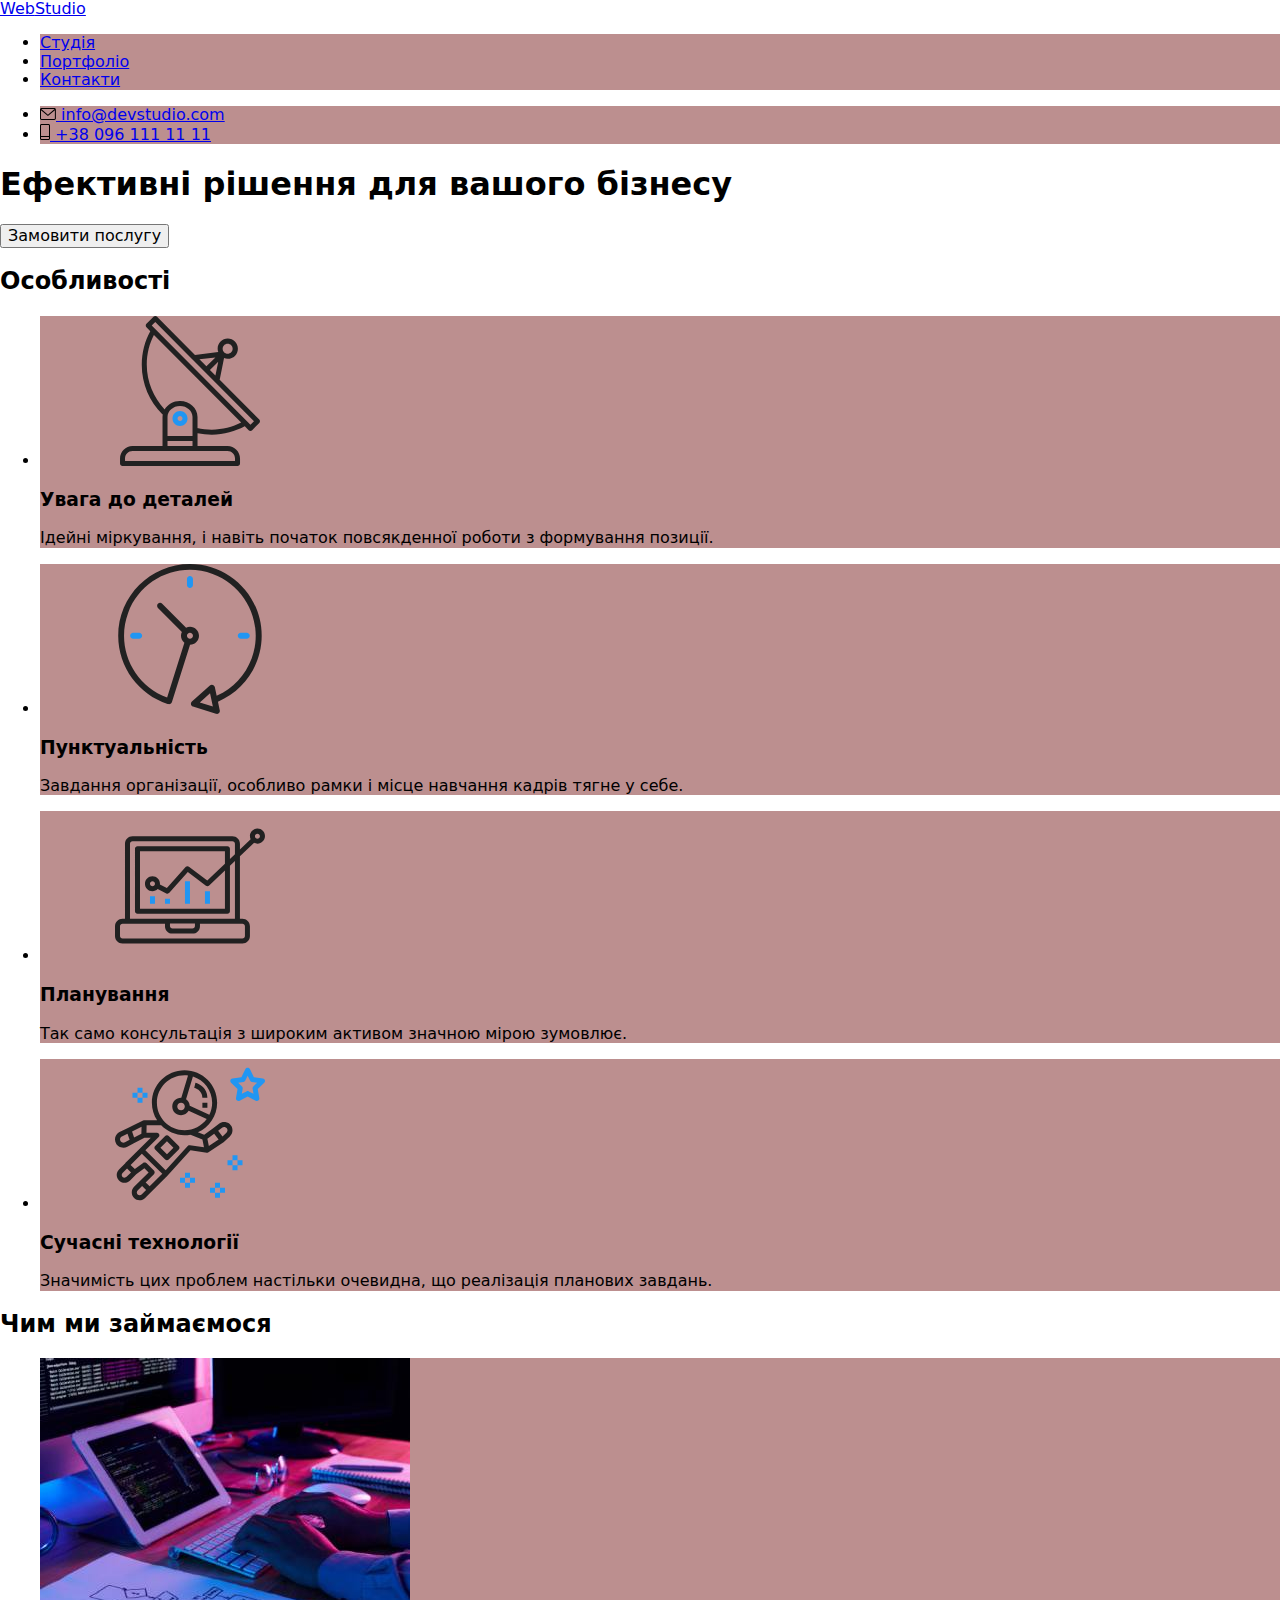
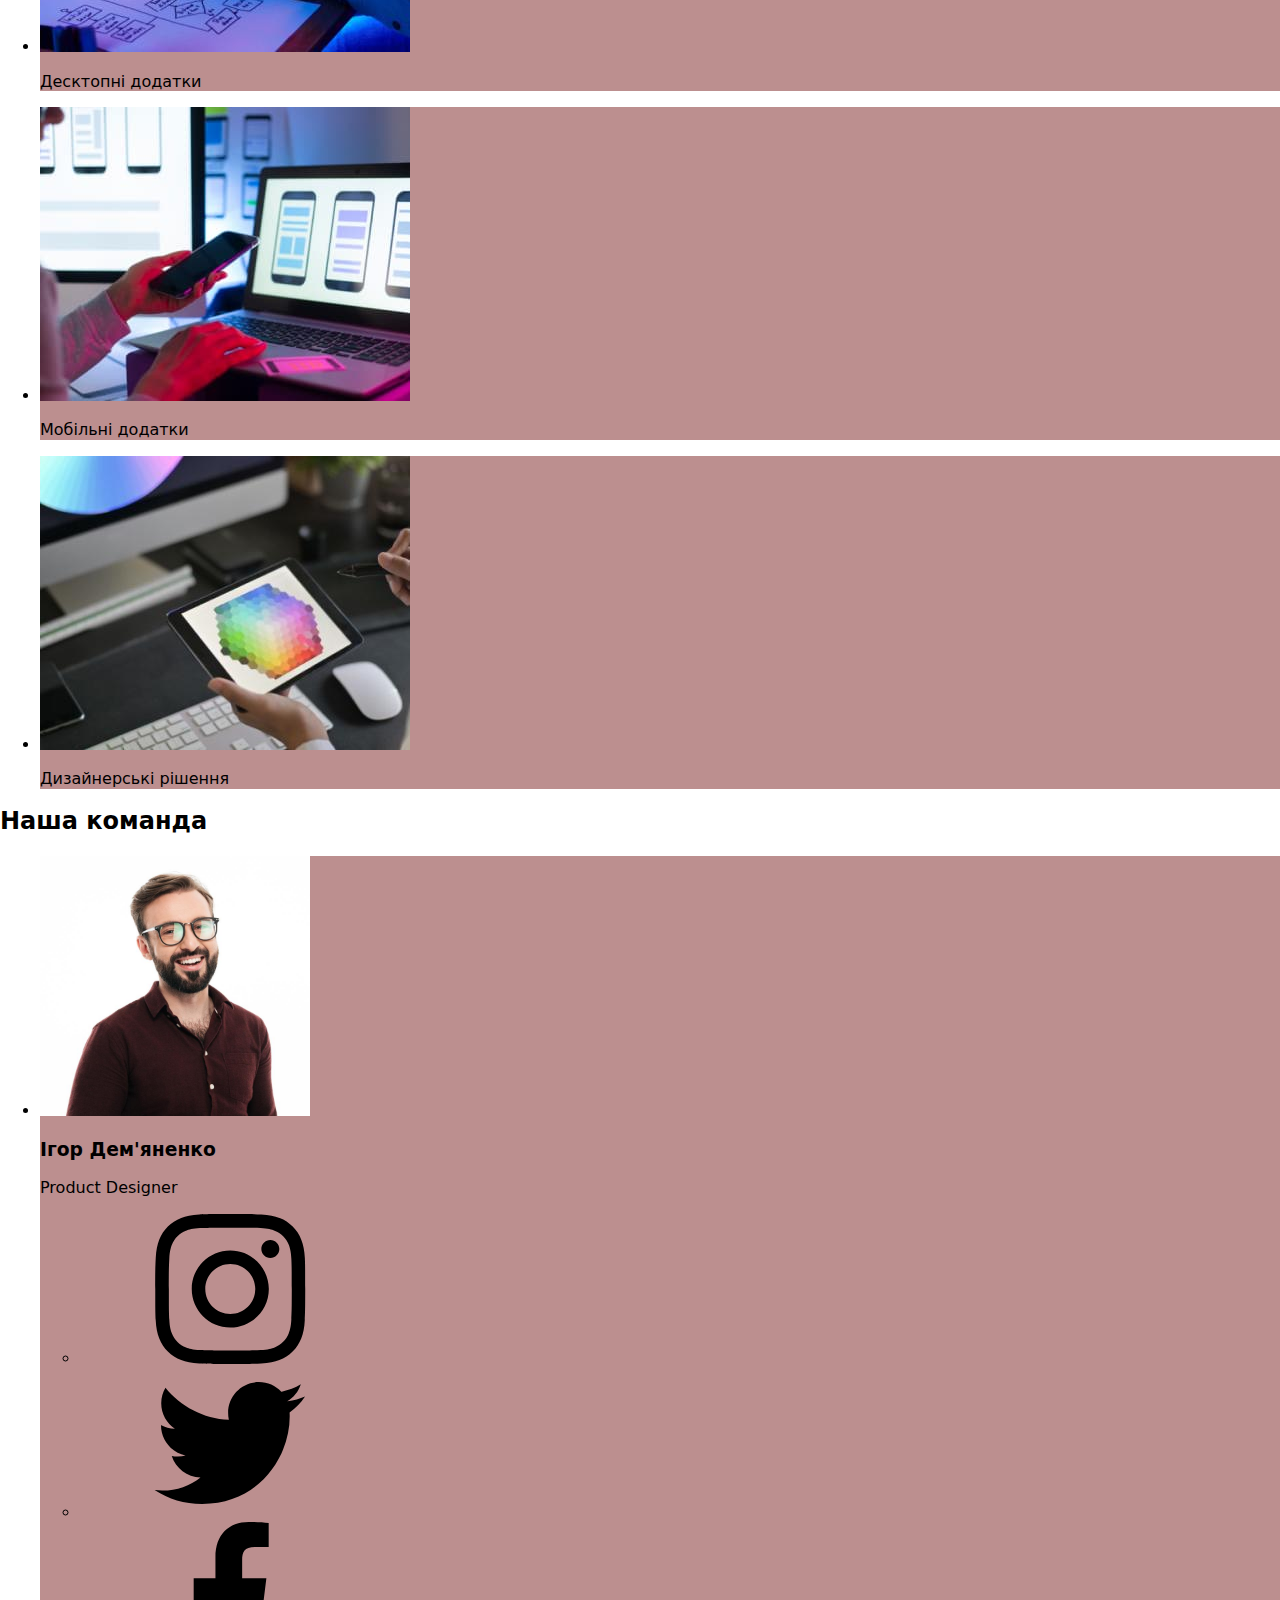
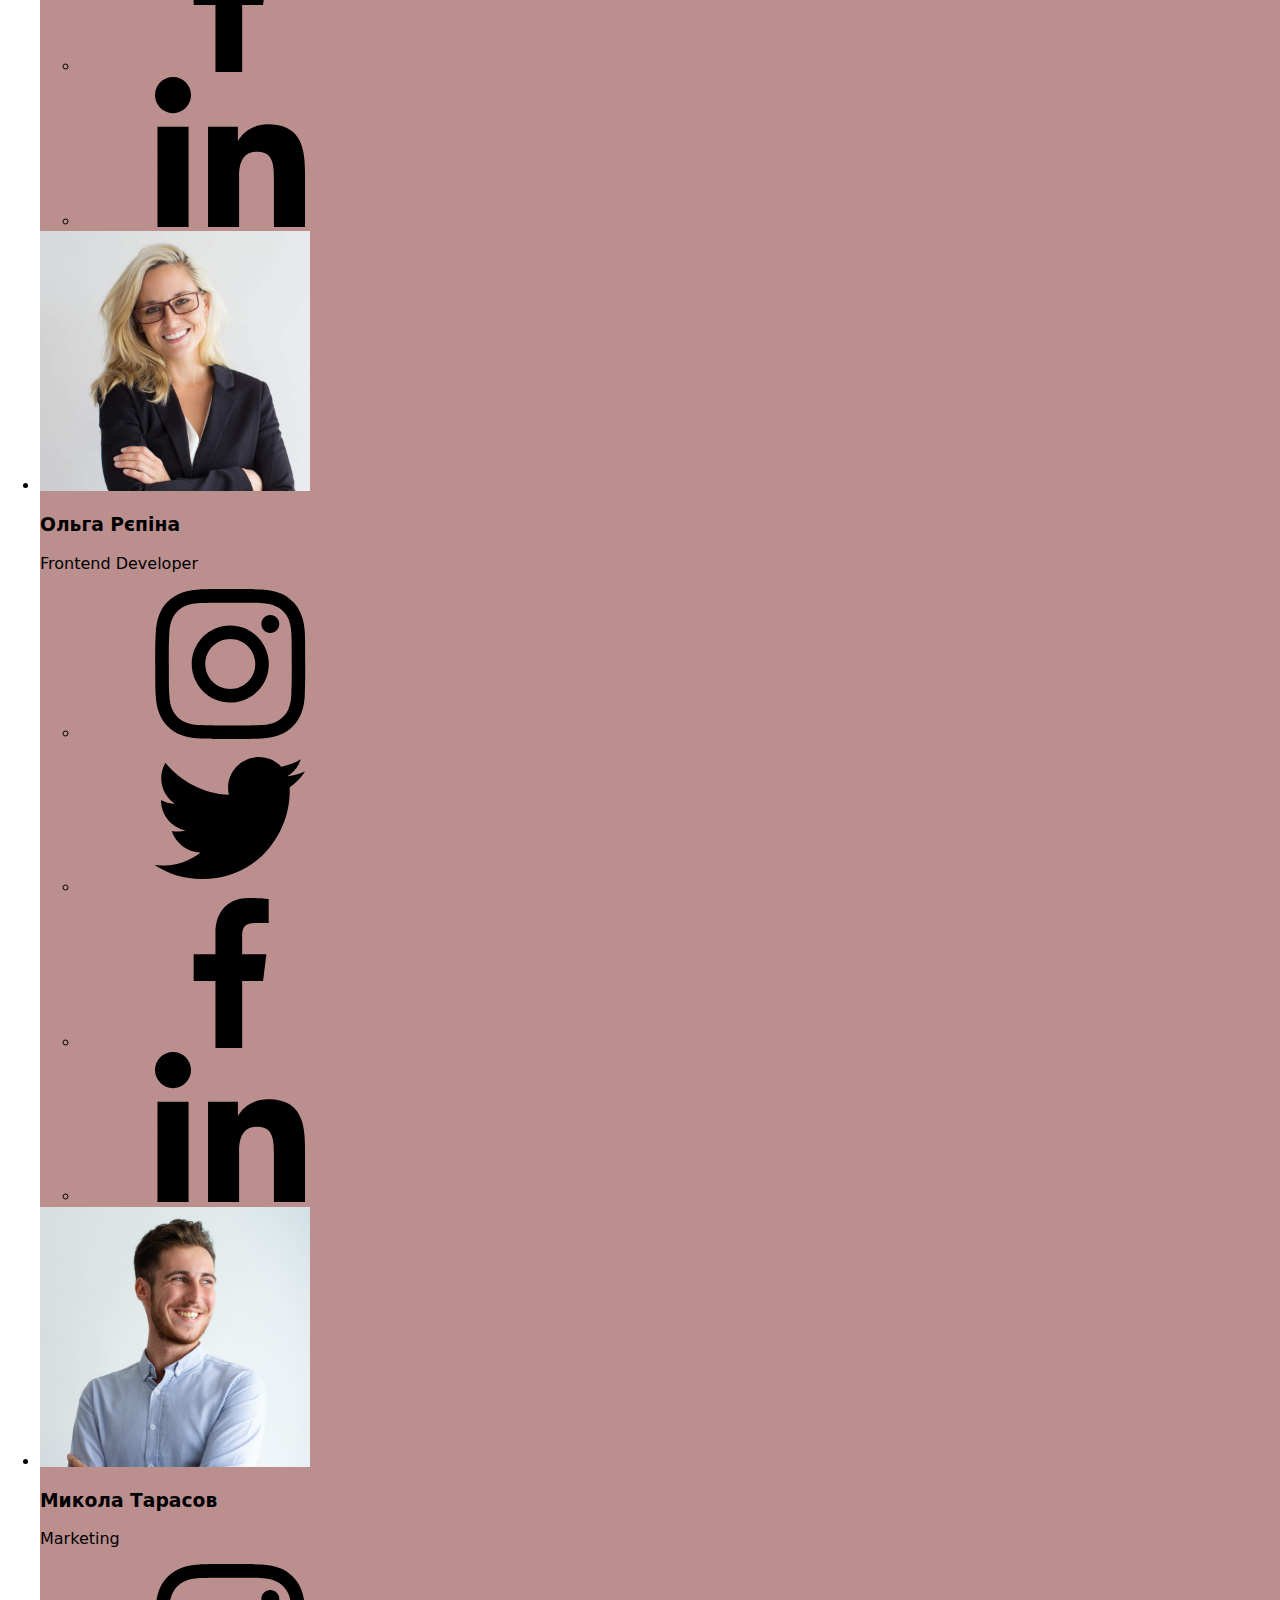
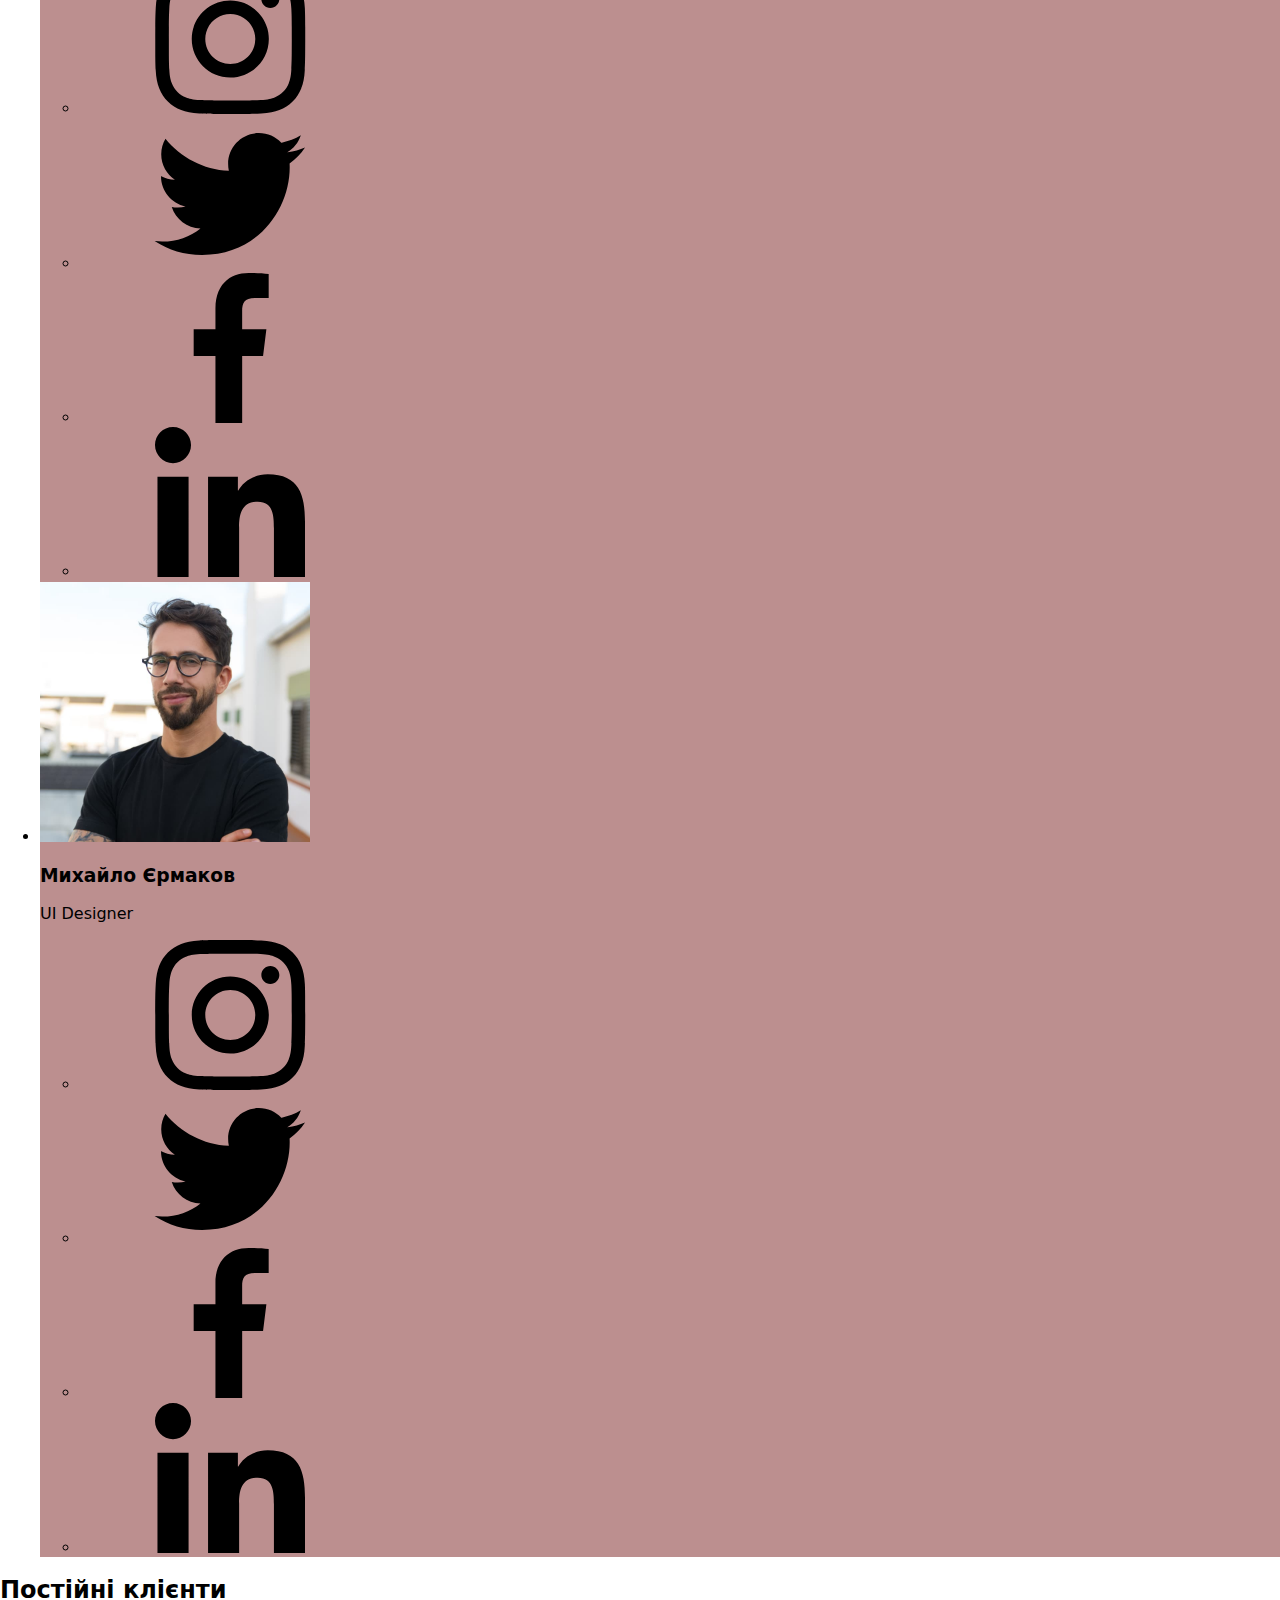
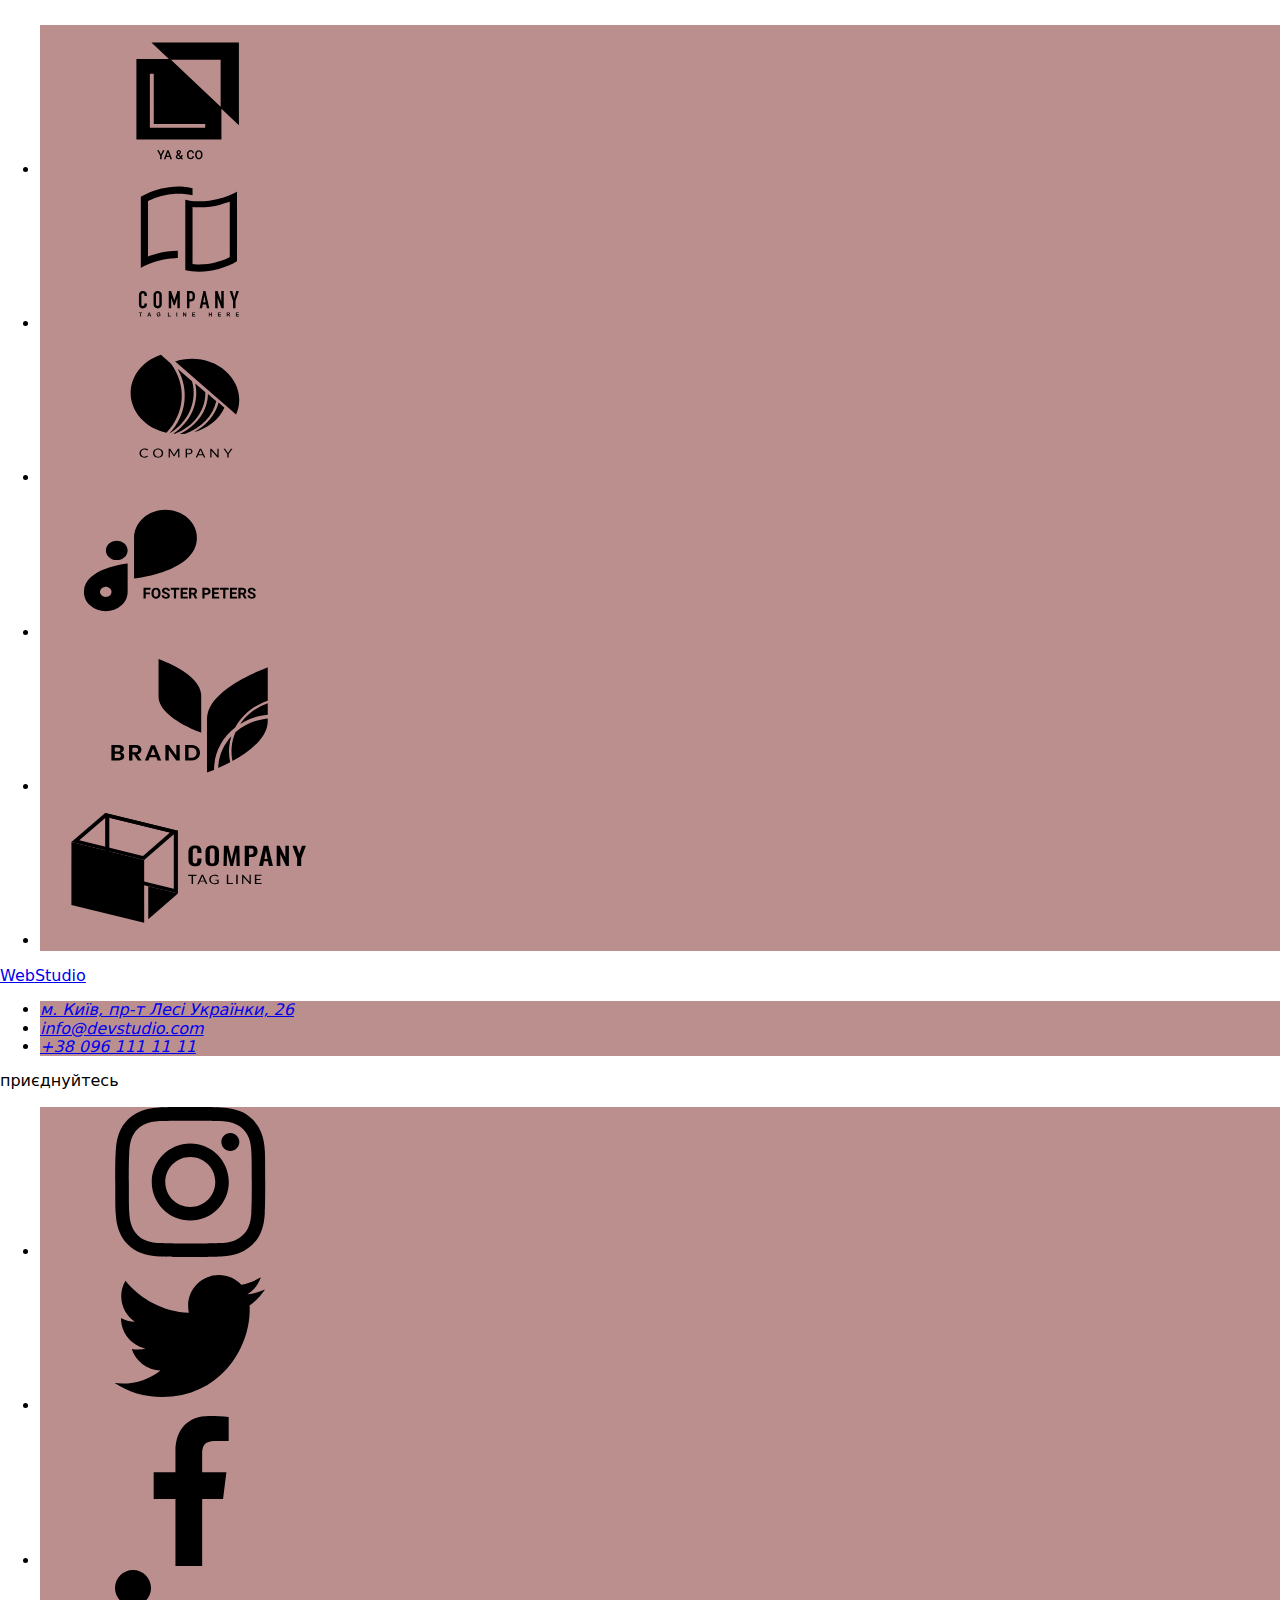
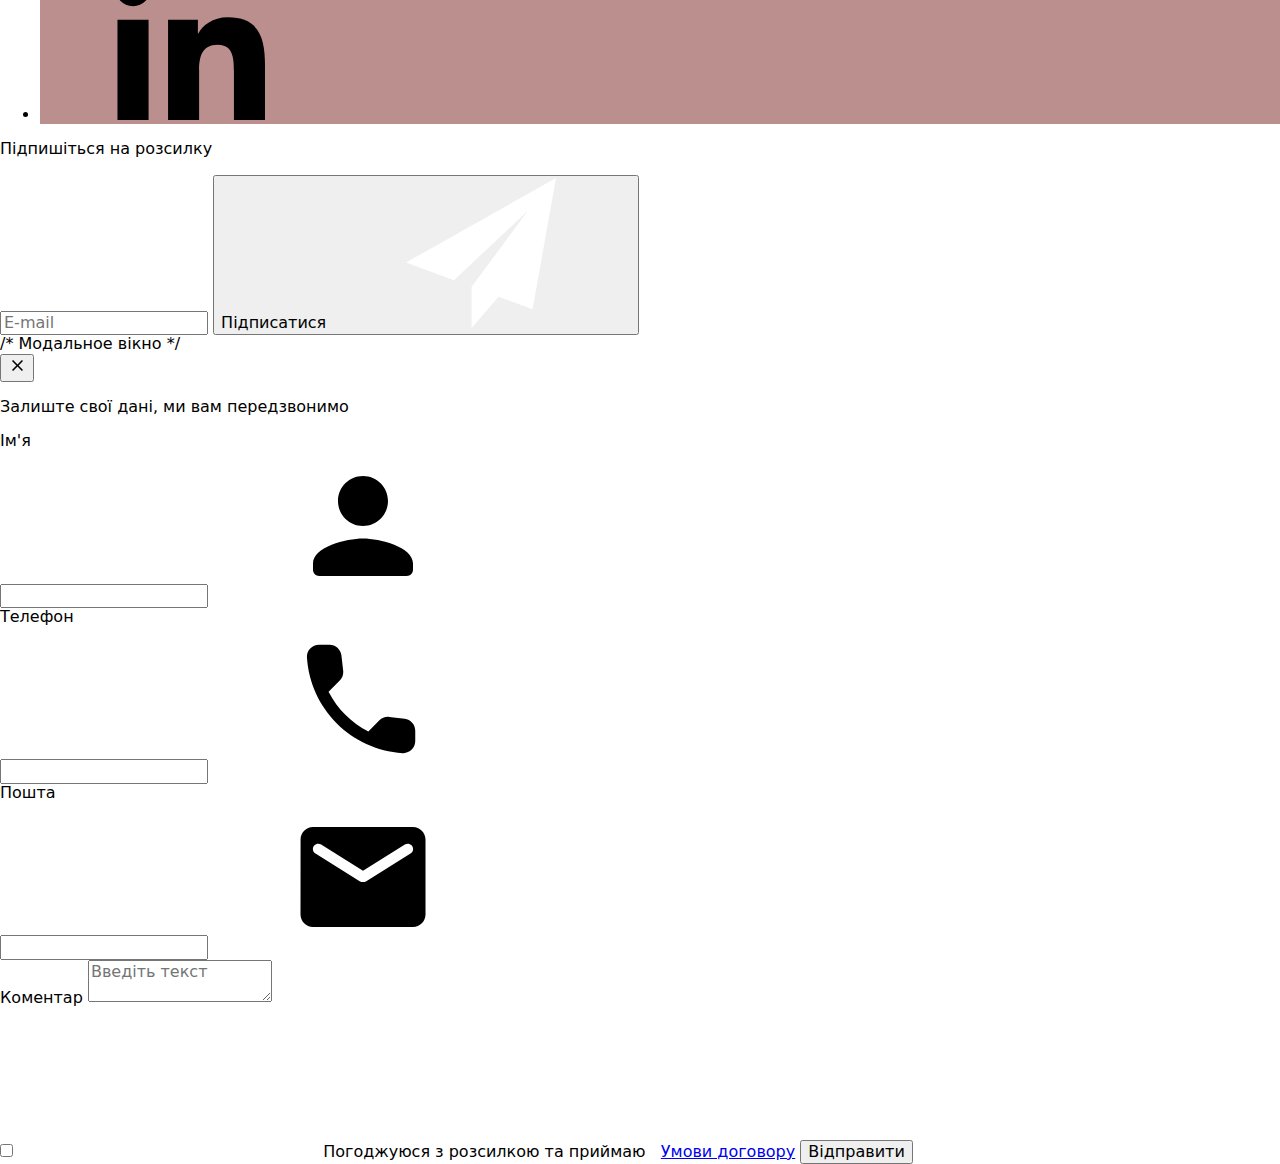
==== commit 2a90aaff: "add sass" ====
--- a/index.html
+++ b/index.html
@@ -25,8 +25,9 @@
       rel="stylesheet"
       href="https://cdnjs.cloudflare.com/ajax/libs/modern-normalize/1.1.0/modern-normalize.min.css"
     />
-    <link rel="stylesheet" href="./styles/styles.css" />
-  </head>
+  
+    <!-- <link rel="stylesheet" href="./styles/styles.css" /> -->
+    <link rel="stylesheet" href="./css/main.min.css"
   <body>
     <header class="header">
       <!-- навігація -->
--- a/css/main.min.css
+++ b/css/main.min.css
@@ -0,0 +1 @@
+li{background-color:#bc8f8f}/*# sourceMappingURL=main.min.css.map */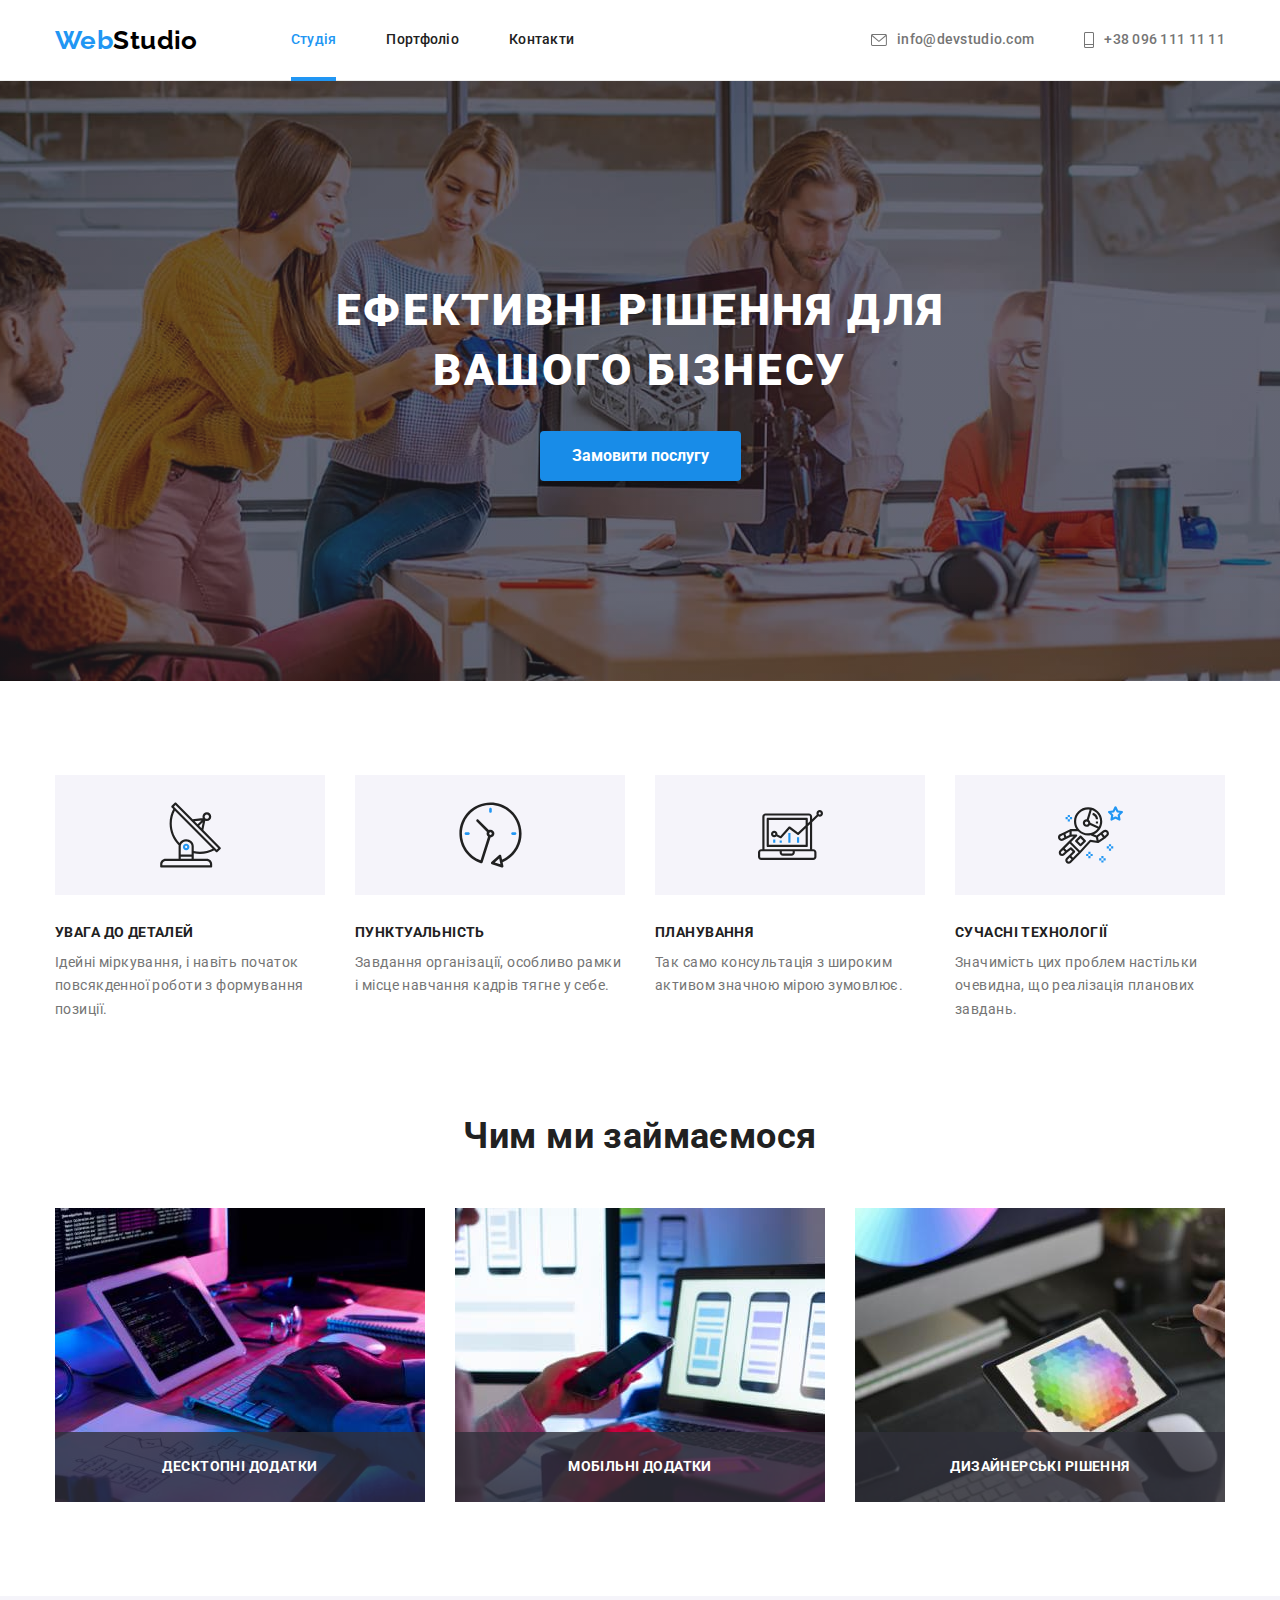
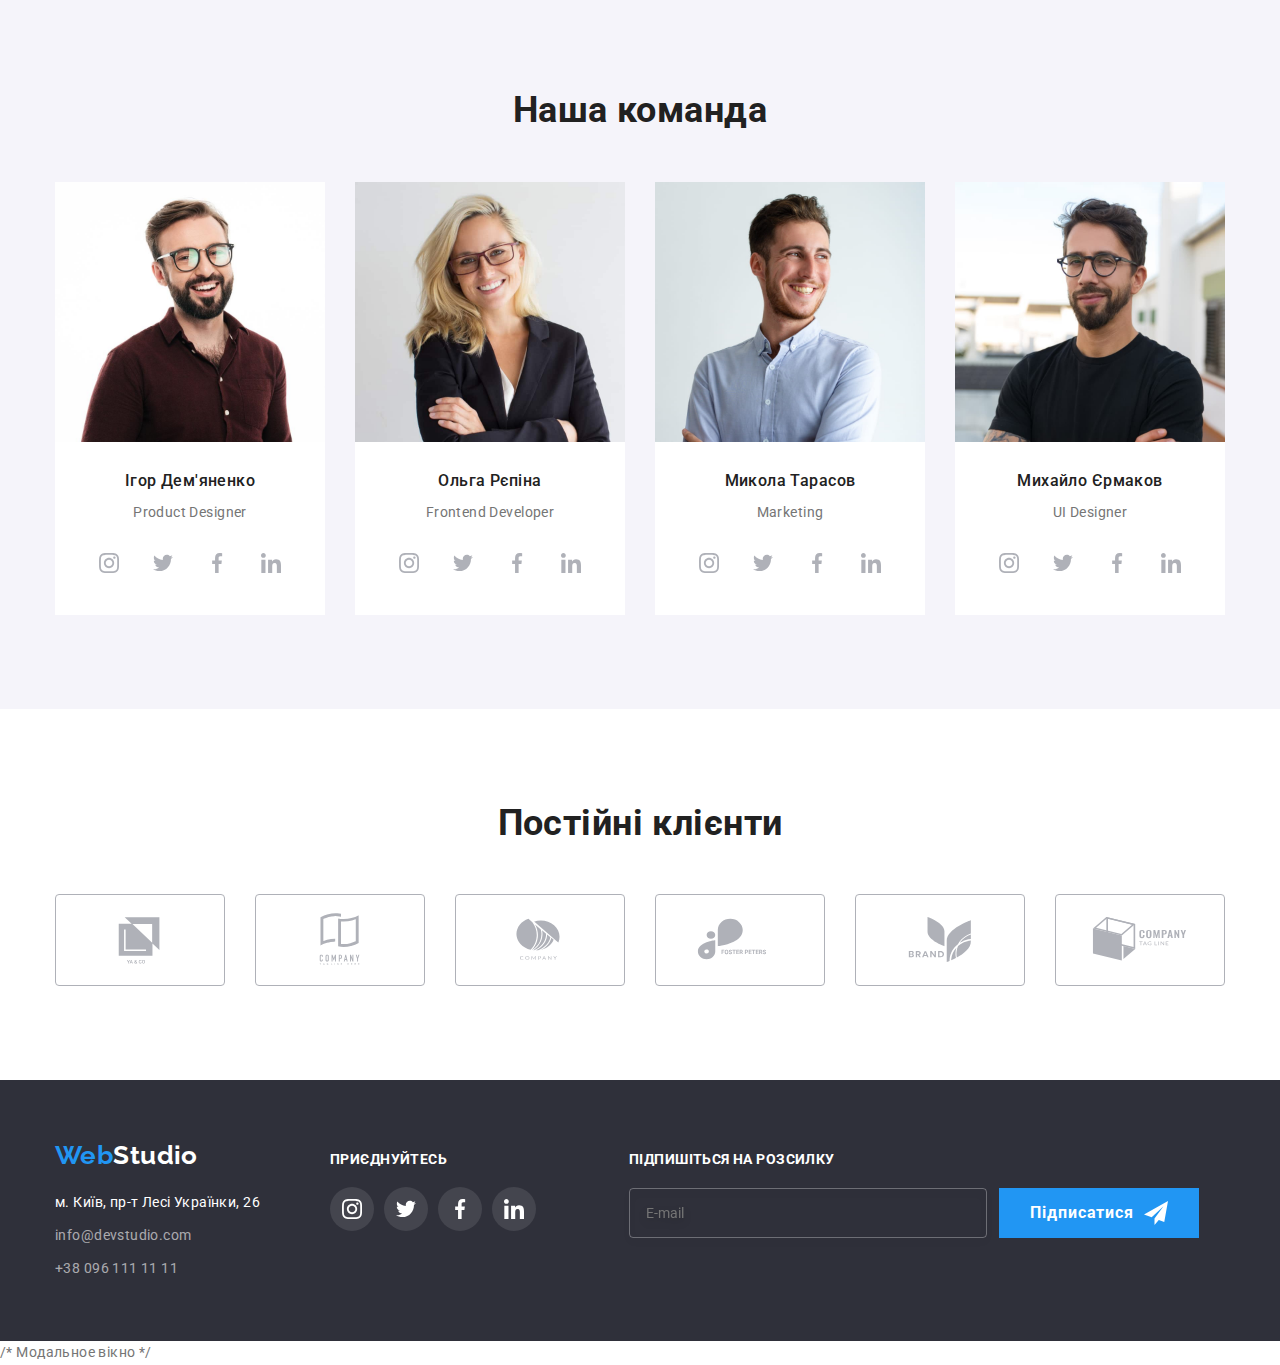
==== commit 938e3636: "added scss partials" ====
--- a/index.html
+++ b/index.html
@@ -26,7 +26,6 @@
       href="https://cdnjs.cloudflare.com/ajax/libs/modern-normalize/1.1.0/modern-normalize.min.css"
     />
   
-    <!-- <link rel="stylesheet" href="./styles/styles.css" /> -->
     <link rel="stylesheet" href="./css/main.min.css"
   <body>
     <header class="header">
--- a/css/main.min.css
+++ b/css/main.min.css
@@ -1 +1 @@
-li{background-color:#bc8f8f}/*# sourceMappingURL=main.min.css.map */+:root{--accent-color: #2196f3;--text-color: #757575;--title-color: #212121;--white: #ffffff;--team-color: #f5f4fa;--button-active: #188ce8;--hero-bcc: #c4c4c4;--font-family-main: "Roboto", sans-serif;--font-family-logo: "Raleway";--border-color: #eeeeee;--border-header: #ececec;--link-color: #afb1b8;--link-active-color-text: #fff;--link-footer-color-text: #fff;--link-backgound: #fff;--link-footer-background: rgba(255, 255, 255, 0.1);--portfolio-description-text: #ffffff;--portfolio-description-backgound: rgba( 33,150,243,0.9 );--modal-background:#fff;--transition: 250ms cubic-bezier(0.4, 0, 0.2, 1)}h1,h2,h3,h4,p{margin-top:0px;margin-bottom:0px;margin-left:0px;margin-right:0px}ul,ol{margin-top:0px;margin-bottom:0px;padding-left:0px;list-style:none}img{display:block}a{text-decoration:none}button{cursor:pointer}textarea{resize:none}input{padding:0px}body{background-color:var(--white);color:var(--text-color);font-family:var(--font-family-main);font-size:14px;line-height:1.71;letter-spacing:.03em}.container{margin-left:auto;margin-right:auto;width:1200px;padding-left:15px;padding-right:15px}.visually-hidden{position:absolute;white-space:nowrap;width:1px;height:1px;overflow:hidden;border:0;padding:0;clip:rect(0 0 0 0);clip-path:inset(50%)}.header{border-bottom:1px solid var(--border-header)}.logo{color:var(--accent-color);font-family:var(--font-family-logo);font-weight:700;font-size:26px;line-height:1.19;letter-spacing:inherit;display:block}.logo-top{padding-top:24px;padding-bottom:24px;margin-right:93px}.logo-header{color:#000}.nav{display:flex;align-items:center}.nav-contacts-list,.nav-list{display:flex;align-items:center}.nav-box{display:flex;align-items:center}.nav-list-item:not(:last-child),.nav-contacts-item:not(:last-child){margin-right:50px}.nav-contacts-list{margin-left:auto}.nav-link,.nav-contacts{font-family:inherit;font-style:inherit;color:var(--title-color);font-weight:500;font-size:14px;line-height:1.14;letter-spacing:.02em;padding-top:32px;padding-bottom:32px;display:block;transition:color var(--transition)}.nav-link:hover,.nav-contacts:hover,.nav-link:focus,.nav-contacts:focus,.footer-link:hover,.footer-link:focus,.current{color:var(--accent-color)}.nav-contacts{color:var(--text-color);display:flex;align-items:center}.nav-contacts-list,.nav-list{display:flex;align-items:center}.icon-envelope,.icon-phone{margin-right:10px;fill:currentColor}.nav-link{position:relative}.current::after{position:absolute;bottom:0;left:0;content:"";width:100%;height:4px;margin-bottom:-1px;background-color:var(--accent-color);transition:background var(--transition)}.hero{padding-top:200px;padding-bottom:200px;background-color:var(--hero-bcc);background-image:linear-gradient(rgba(47, 48, 58, 0.4), rgba(47, 48, 58, 0.4)),url(../images/background.jpg);background-repeat:no-repeat;background-size:1600px;background-position:center}.hero-title{font-weight:900;font-size:44px;line-height:1.36;letter-spacing:.06em;text-transform:uppercase;color:var(--white);margin-bottom:30px;margin-left:auto;margin-right:auto}.hero-button{background-color:var(--accent-color);color:var(--white);font-weight:700;font-size:16px;line-height:1.87;padding:10px 32px;border-radius:4px;background:#188ce8;box-shadow:0px 4px 4px rgba(0,0,0,.15);border:none;display:block;margin-left:auto;margin-right:auto;transition:background var(--transition)}.hero-button:hover,.hero-button:focus{background-color:var(--button-active)}.hero-box{width:696px;text-align:center;margin-left:auto;margin-right:auto}.our-benefits{padding-top:94px}.benefits-list{display:flex}.benefits-item:not(:last-child),.work-item:not(:last-child),.team-item:not(:last-child){margin-right:30px}.benefits-item{flex-basis:calc(100% - 22.5px)}.benefits-title{color:var(--title-color);font-weight:700;font-size:14px;line-height:1.14;text-transform:uppercase;margin-bottom:10px}.benefit-background{display:flex;background-color:var(--team-color);height:120px;align-items:center;justify-content:center;margin-bottom:30px}.icon-benefit{width:65px;height:70px}.our-work{padding-top:94px;padding-bottom:94px}.work-list{display:flex;align-items:center}.work-item{position:relative;flex-basis:calc(100% - 20px)}.our-work .work-title,.our-team-title,.clients-title{margin-bottom:50px;color:var(--title-color);font-weight:700;font-size:36px;line-height:1.16;text-align:center}.overlay-our-work{position:absolute;bottom:0px;left:0px;display:flex;align-items:center;justify-content:center;width:100%;height:70px;background-color:rgba(47,48,58,.8)}.our-work-text{font-weight:700;line-height:1.14;text-transform:uppercase;color:#fff}team-box{background:#fff;box-shadow:0px 1px 3px rgba(0,0,0,.12),0px 1px 1px rgba(0,0,0,.14),0px 2px 1px rgba(0,0,0,.2);border-radius:0px 0px 4px 4px}.team-list{display:flex;align-items:center}.our-team{padding-top:94px;padding-bottom:94px;background-color:var(--team-color)}.team-item{background-color:var(--white);text-align:center;flex-basis:calc(100% - 22.5px)}.team-title{font-weight:500;font-size:16px;line-height:1.18;color:var(--title-color);margin-bottom:10px;text-align:center}.team-position{margin-bottom:16px}.position-box{padding-top:30px;padding-right:32px;padding-left:32px;padding-bottom:30px}.social-list,.social-list-footer{align-items:center;justify-content:center;display:flex;gap:10px}.icon{fill:currentColor;width:20px;height:20px}.social-link{display:flex;justify-content:center;align-items:center;width:44px;height:44px;border-radius:50px;background-color:var(--link-backgound);color:var(--link-color);transition:color var(--transition),background var(--transition)}.social-link:hover,.social-link:focus{color:var(--link-active-color-text);background-color:var(--accent-color)}.social-footer{display:flex;align-items:center;width:206px;height:80px}.social-link-footer{display:flex;justify-content:center;align-items:center;width:44px;height:44px;border-radius:50px;color:var(--link-footer-color-text);background-color:var(--link-footer-background);transition:background var(--transition)}.social-link-footer:hover,.social-link-footer:focus{background-color:var(--accent-color)}.clients{padding-top:94px;padding-bottom:94px}.clients-item-list{display:flex;justify-content:center;align-items:center;gap:30px}.clients-link{display:flex;justify-content:center;align-items:center;width:170px;height:92px;border:1px solid var(--link-color);border-radius:4px;color:var(--link-color);transition:color var(--transition),border-color var(--transition)}.icon-clients{fill:currentColor;width:106px;height:60px}.clients-link:hover,.clients-link:focus{border-color:1px var(--accent-color);color:var(--accent-color)}.logo-foot{color:var(--white)}footer{background-color:#2f303a;padding-top:60px;padding-bottom:60px}.logo-footer{display:block;margin-bottom:20px}.address-link{color:var(--white)}.footer-address{font-style:normal}.icon-footer{width:20px;height:20px}.footer-link{color:rgba(255,255,255,.6)}.link-item:not(:last-child){margin-bottom:9px}.footer-box{display:flex;align-items:baseline}.footer-info{margin-right:70px}.footer-text{font-family:"Roboto";font-weight:700;font-size:14px;line-height:16px;text-transform:uppercase;color:#fff;margin-bottom:20px}.footer-social{margin-right:93px}.subscribe{width:570px}.subscribe-box{display:flex}.subscribe-text{font-weight:700;font-size:14px;line-height:1.14;text-transform:uppercase;color:#fff;margin-bottom:20px}.subscribe-input{width:358px;height:50px;margin-right:12px;border:1px solid rgba(255,255,255,.3);filter:drop-shadow(0px 4px 4px rgba(0, 0, 0, 0.15));border-radius:4px;background-color:inherit}.subscribe-input::placeholder{padding:15px 16px}.subscribe-button{display:flex;justify-content:center;align-items:center;border:none;width:200px;height:50px;background-color:var(--accent-color);color:#fff;padding:10px 28px;font-weight:700;font-size:16px;line-height:1.87;letter-spacing:.06em}.icon-send{width:24px;height:24px;margin-left:10px}.portfolio{padding-top:94px;padding-bottom:94px}.portfolio-btnlist{display:flex;align-items:center;margin-bottom:50px;justify-content:center}.portfolio-buttons{font-family:inherit;font-weight:500;font-size:16px;line-height:1.62;letter-spacing:.03em;color:var(--title-color);background-color:#f5f4fa;padding:6px 22px;margin-left:auto;border:none;border-radius:4px;transition:background var(--transition),color var(--transition),box-shadow var(--transition)}.portfolio-buttons:hover,.portfolio-buttons:focus{color:var(--link-active-color-text);background-color:var(--accent-color);box-shadow:0px 3px 1px rgba(0,0,0,.1),0px 1px 2px rgba(0,0,0,.08),0px 2px 2px rgba(0,0,0,.12)}.portfolio-item:not(:last-child){margin-right:8px}.portfolio-gal-list{display:flex;align-items:center;flex-wrap:wrap}.portfolio-gal-item{flex-basis:calc(33.3333333333% - 60px)}.portfolio-gal-list{gap:30px}.portfolio-link{display:inline-block;color:inherit;font-size:16px;line-height:1.8}.portfolio-title{font-weight:700;font-size:18px;line-height:2;letter-spacing:.06em;color:var(--title-color);margin-bottom:4px}.gal-title-box{padding:20px 24px;background-color:var(--white);border-right:1px solid var(--border-color);border-left:1px solid var(--border-color);border-bottom:1px solid var(--border-color)}.portfolio-link:hover,.portfolio-link:focus{box-shadow:0px 1px 1px rgba(0,0,0,.12),0px 4px 4px rgba(0,0,0,.06),1px 4px 6px rgba(0,0,0,.16)}.overlay-box{position:relative;overflow:hidden}.portfolio-overlay{position:absolute;bottom:0px;left:0px;opacity:1;transform:translateY(102%);transition:transform var(--transition);width:100%;height:100%;padding:63px 24px;overflow:auto;background:var(--portfolio-description-backgound);background:var(--portfolio-description-backgound)}.overlay-text{font-size:18px;line-height:1.56;color:var(--portfolio-description-text)}.portfolio-link:hover .portfolio-overlay,.portfolio-link:focus .portfolio-overlay{transform:translateY(0)}.backdrop{position:fixed;top:0;left:0;display:flex;justify-content:center;align-items:center;width:100%;height:100%;z-index:99;background:rgba(0,0,0,.2);transition:opacity var(--transition),visibility var(--transition)}.is-hidden{visibility:hidden;opacity:0;pointer-events:none}.is-hidden .modal{transform:scale(0)}.modal{position:absolute;min-width:528px;min-height:581px;padding:40px;transform:scale(1) rotate(360deg);transition:transform var(--transition);background:#fff;box-shadow:0px 1px 3px rgba(0,0,0,.12),0px 1px 1px rgba(0,0,0,.14),0px 2px 1px rgba(0,0,0,.2);border-radius:4px}.close-modal{position:absolute;top:8px;right:8px;display:flex;justify-content:center;align-items:center;width:30px;height:30px;border-radius:50%;border:1px solid rgba(0,0,0,.1);background-color:var(--modal-background);color:#000;transition:fill var(--transition)}.close-modal:hover .icon-close,.close-modal:focus .icon-close{fill:var(--accent-color)}.modal-text{font-weight:700;font-size:20px;line-height:1.15;text-align:center;color:var(--title-color);margin-bottom:12px}.modal-form{width:100%;margin-left:auto;margin-right:auto}.form-field{display:flex;flex-direction:column}.form-field:not(:last-child){margin-bottom:10px}.input-box{margin-bottom:20px}.form-input{width:100%;height:40px;margin:0px;padding-left:30px;border:1px solid rgba(33,33,33,.2);border-radius:4px;outline:none;cursor:pointer}.form-input:focus,.text-area:focus{outline:none;border-color:var(--accent-color)}.icon-box{position:relative}.icon-input{position:absolute;top:11px;left:12px;Width:18px;Height:18px;fill:#212121;transition:fill var(--transition),transform var(--transition)}.form-input:focus+.icon-input{fill:var(--accent-color)}.form-input:focus+.modal-icon-man{transform:translate(20px, -35px)}.form-input:focus+.modal-icon-phone{transform:translate(40px, -35px)}.form-input:focus+.modal-icon-mail{transform:translate(30px, -35px)}.text-area{display:block;Width:100%;min-height:120px;overflow:auto;border:1px solid rgba(33,33,33,.2);border-radius:4px;padding:12px 16px;outline:none}.text-area::placeholder{font-size:12px;line-height:14px;letter-spacing:.01em;color:rgba(117,117,117,.5)}.form-label{font-size:12px;line-height:1.16;letter-spacing:.01em;margin-bottom:4px}.form-box{margin-bottom:32px}.checkbox-lable{display:flex;justify-content:center;align-items:center;margin-bottom:30px}.custom-checkbox{width:16px;height:15px;margin-right:7px;border:1px solid #212121;border-radius:2px;cursor:pointer}.custom-checkbox-icon{display:none}.checkbox-origin:checked+.custom-checkbox{border:solid var(--accent-color);background-color:var(--accent-color)}.checkbox-origin:checked+.custom-checkbox .custom-checkbox-icon{display:block}.checkbox-origin:focus+.custom-checkbox{box-shadow:0 0 0 1px var(--accent-color)}.checkbox-origin{appearance:none}.policy-link{text-decoration:underline;color:var(--accent-color)}.send-button{width:200px;height:50px;display:block;margin-left:auto;margin-right:auto;letter-spacing:.06em;font-weight:700;font-size:16px;line-height:1.88;color:#fff;padding:10px 52px;border:none;background:var(--accent-color);box-shadow:0px 4px 4px rgba(0,0,0,.15);border-radius:4px;transition:background var(--transition)}.send-button:hover .send-button:focus{background-color:var(--button-active)}/*# sourceMappingURL=main.min.css.map */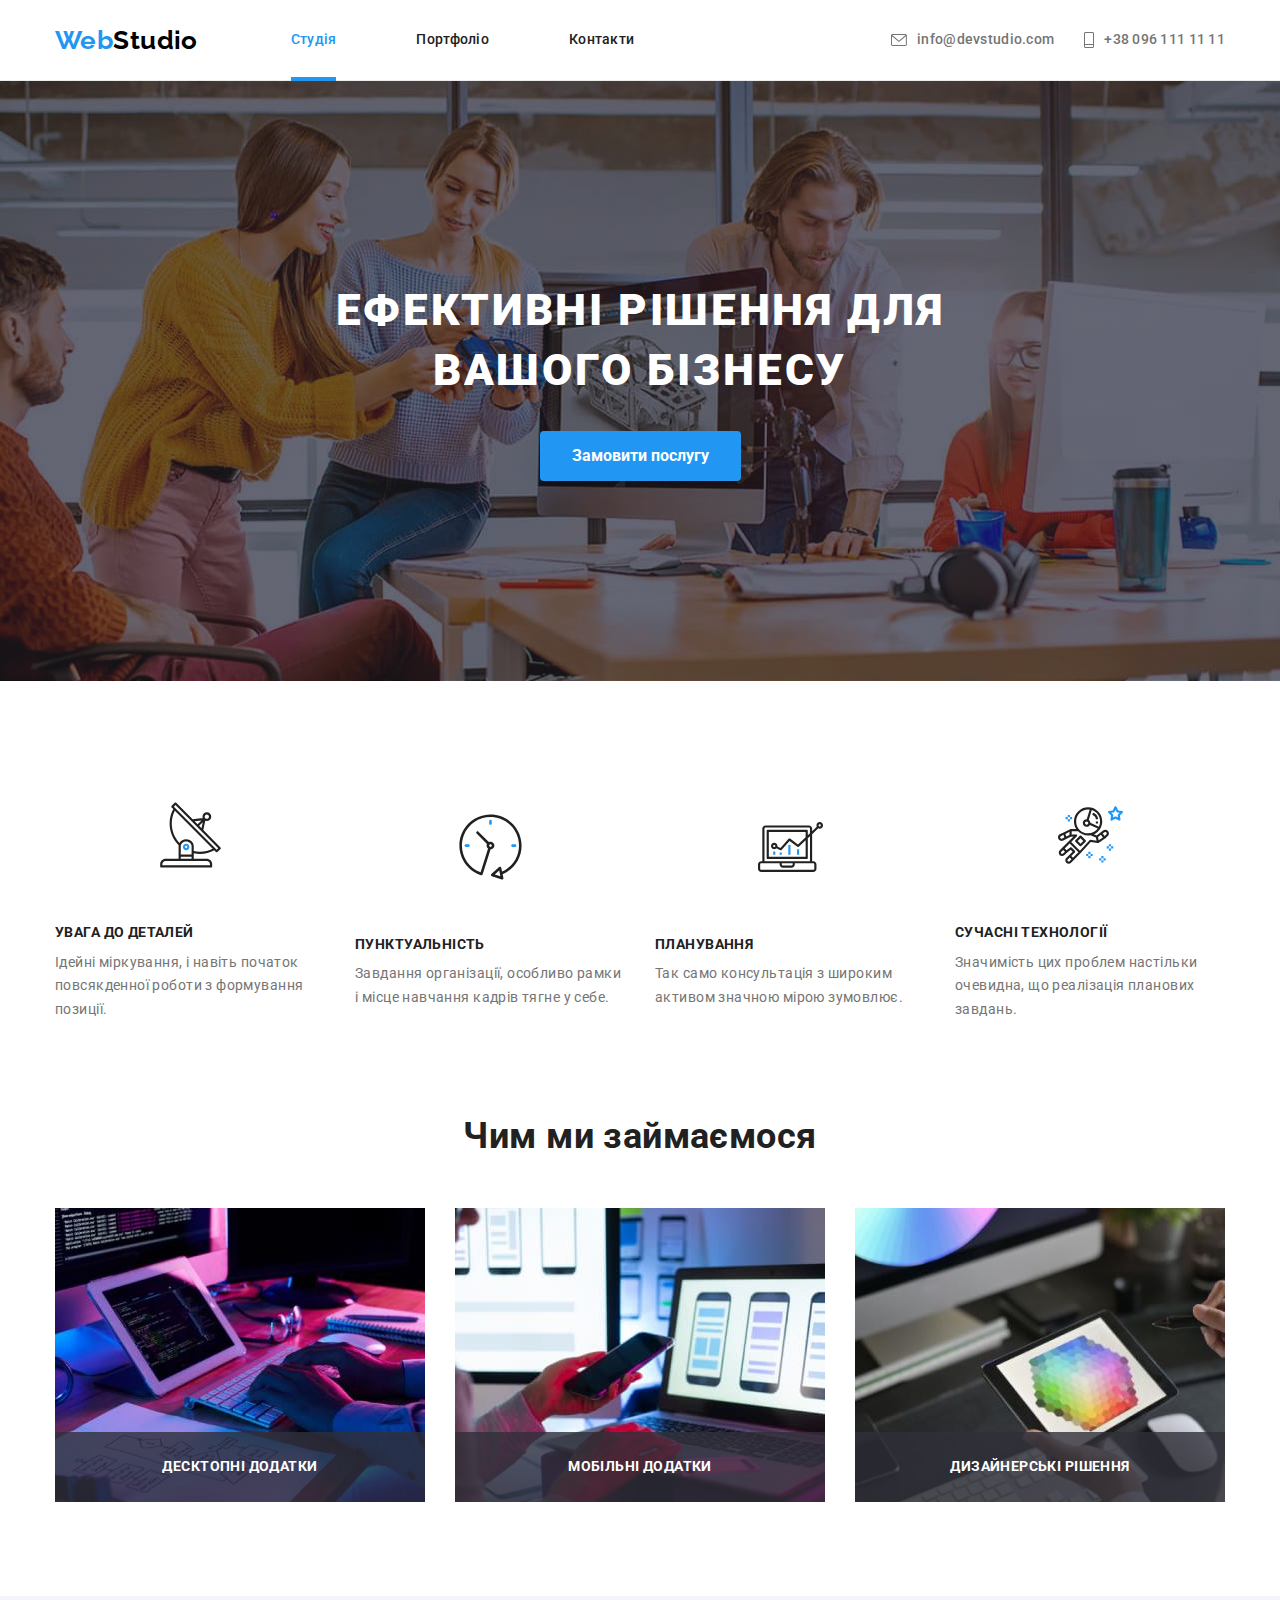
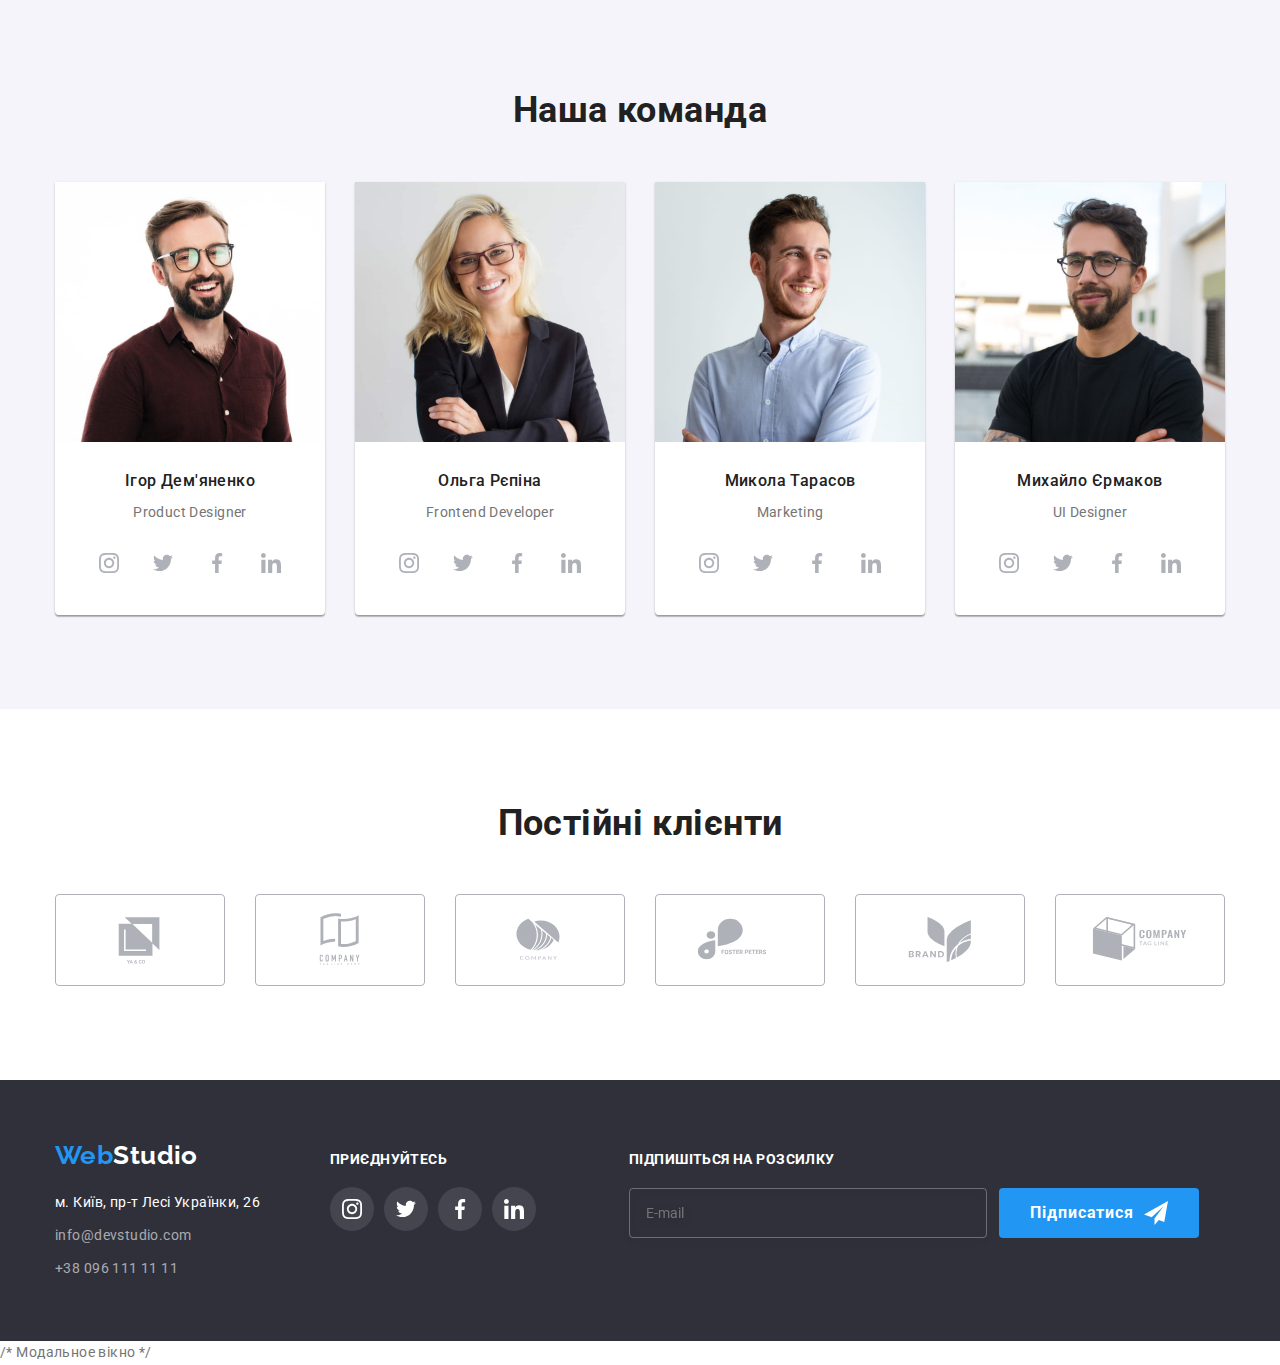
==== commit a492036e: "added scss" ====
--- a/index.html
+++ b/index.html
@@ -25,45 +25,46 @@
       rel="stylesheet"
       href="https://cdnjs.cloudflare.com/ajax/libs/modern-normalize/1.1.0/modern-normalize.min.css"
     />
-  
-    <link rel="stylesheet" href="./css/main.min.css"
+
+    <link rel="stylesheet" href="./css/main.min.css">
+  </head>
   <body>
     <header class="header">
       <!-- навігація -->
 
-      <div class="container nav-box">
-        <nav class="nav">
-          <a class="logo logo-top" href="./index.html"
-            >Web<span class="logo-header">Studio</span></a
+      <div class="container header__wrapper">
+        <nav class="header__navigation">
+          <a class="logo logo--header" href="./index.html"
+            >Web<span class="logo__text">Studio</span></a
           >
 
-          <ul class="nav-list">
-            <li class="nav-list-item">
+          <ul class="nav-list list">
+            <li class="nav-list__item">
               <a
                 href="./index.html"
-                class="nav-link current"
+                class="nav-list__link nav-list__current"
                 >Студія</a
               >
             </li>
-            <li class="nav-list-item">
-              <a href="./portfolio.html" class="nav-link"
+            <li class="nav-list__item">
+              <a href="./portfolio.html" class="nav-list__link"
                 >Портфоліо
               </a>
             </li>
-            <li class="nav-list-item">
-              <a href="#" class="nav-link">Контакти</a>
+            <li class="nav-list__item">
+              <a href="#" class="nav-list__link">Контакти</a>
             </li>
           </ul>
         </nav>
-        <ul class="nav-contacts-list">
-          <li class="nav-contacts-item">
+        <ul class="contacs-list list  ">
+          <li class="contacs-list__item">
             <a
               href="mailto:info@devstudio.com"
-              class="nav-contacts"
+              class="contacts-list__link"
             >
               <svg
                 aria-label="іконка написати на пошту "
-                class="icon-envelope"
+                class="contacts-list__icon"
                 width="16"
                 height="12"
               >
@@ -74,14 +75,14 @@
               info@devstudio.com
             </a>
           </li>
-          <li class="nav-contacts-item">
+          <li class="contacs-list__item contacs-list__item--left">
             <a
               href="tel:+380961111111"
-              class="nav-contacts"
+              class="contacts-list__link"
             >
               <svg
                 aria-label="іконка зателефонувати"
-                class="icon-phone"
+                class="contacts-list__icon"
                 width="10"
                 height="16"
               >
@@ -101,12 +102,12 @@
 
       <section class="hero">
         <div class="container">
-          <div class="hero-box">
-            <h1 class="hero-title">
+          <div class="hero__box">
+            <h1 class="hero__title">
               Ефективні рішення для вашого бізнесу
             </h1>
             <button
-              class="hero-button"
+              class="button button--hero"
               type="button"
               data-modal-open
             >
@@ -117,78 +118,78 @@
       </section>
 
       <!-- Особливості -->
-      <section class="our-benefits">
+      <section class="benefits">
         <div class="container">
           <h2 class="visually-hidden">Особливості</h2>
-          <ul class="benefits-list">
-            <li class="benefits-item">
-              <div class="benefit-background">
+          <ul class=" benefits-list  list">
+            <li class="benefits-list__item">
+              <div class="background">
                 <svg
                   aria-label="іконка антени"
-                  class="icon-benefit"
+                  class=" background__icon"
                 >
                   <use
                     href="./images/symbol-defs.svg#icon-antenna-1"
                   ></use>
                 </svg>
               </div>
-              <h3 class="benefits-title">
+              <h3 class="benefits-list__name">
                 Увага до деталей
               </h3>
-              <p class="benefits-text">
+              <p class="benefits-list__description">
                 Ідейні міркування, і навіть початок
                 повсякденної роботи з формування позиції.
               </p>
             </li>
-            <li class="benefits-item">
-              <div class="benefit-background">
+            <li class="benefits-list__item">
+              <div class="background">
                 <svg
                   aria-label="іконка годинника"
-                  class="icon-benefit"
+                  class="background__icon"
                 >
                   <use
                     href="./images/symbol-defs.svg#icon-clock-1"
                   ></use>
                 </svg>
               </div>
-              <h3 class="benefits-title">Пунктуальність</h3>
-              <p class="benefits-text">
+              <h3 class="benefits-list__name">Пунктуальність</h3>
+              <p class="benefits-list__description">
                 Завдання організації, особливо рамки і місце
                 навчання кадрів тягне у себе.
               </p>
             </li>
-            <li class="benefits-item">
-              <div class="benefit-background">
+            <li class="benefits-list__item">
+              <div class="background">
                 <svg
                   aria-label="іконка діаграми "
-                  class="icon-benefit"
+                  class="background__icon"
                 >
                   <use
                     href="./images/symbol-defs.svg#icon-diagram-1"
                   ></use>
                 </svg>
               </div>
-              <h3 class="benefits-title">Планування</h3>
-              <p class="benefits-text">
+              <h3 class="benefits-list__name">Планування</h3>
+              <p class="benefits-list__description">
                 Так само консультація з широким активом
                 значною мірою зумовлює.
               </p>
             </li>
-            <li class="benefits-item">
-              <div class="benefit-background">
+            <li class="benefits-list__item">
+              <div class="background">
                 <svg
                   aria-label="іконка астронавт "
-                  class="icon-benefit"
+                  class="background__icon"
                 >
                   <use
                     href="./images/symbol-defs.svg#icon-astronaut-1"
                   ></use>
                 </svg>
               </div>
-              <h3 class="benefits-title">
+              <h3 class="benefits-list__name">
                 Сучасні технології
               </h3>
-              <p>
+              <p class="benefits-list__description">
                 Значимість цих проблем настільки очевидна,
                 що реалізація планових завдань.
               </p>
@@ -197,48 +198,48 @@
         </div>
       </section>
       <!-- Чим ми займаємося -->
-      <section class="our-work">
-        <div class="container section">
-          <h2 class="work-title">Чим ми займаємося</h2>
-          <ul class="work-list">
-            <li class="work-item">
+      <section class="work">
+        <div class="container">
+          <h2 class="title">Чим ми займаємося</h2>
+          <ul class="work-list list">
+            <li class="work-list__item">
               <img
-                class="work-img"
+                class="work-list__img"
                 src="./images/laptop.jpg"
                 alt=" ноутбук"
                 width="370"
                 height="294"
               />
-              <div class="overlay-our-work">
-                <p class="our-work-text">
+              <div class="work-list__overlay">
+                <p class="work-list__name">
                   Десктопні додатки
                 </p>
               </div>
             </li>
-            <li class="work-item">
+            <li class="work-list__item">
               <img
-                class="work-img"
+                class="work-list__img"
                 src="./images/phone-laptop.jpg"
                 alt="ноутбук і телефон"
                 width="370"
                 height="294"
               />
-              <div class="overlay-our-work">
-                <p class="our-work-text">
+              <div class="work-list__overlay">
+                <p class="work-list__name">
                   Мобільні додатки
                 </p>
               </div>
             </li>
-            <li class="work-item">
+            <li class="work-list__item">
               <img
-                class="work-img"
+                class="work-list__img"
                 src="./images/tab.jpg"
                 alt=" планшет"
                 width="370"
                 height="294"
               />
-              <div class="overlay-our-work">
-                <p class="our-work-text">
+              <div class="work-list__overlay">
+                <p class="work-list__name">
                   Дизайнерські рішення
                 </p>
               </div>
@@ -248,33 +249,33 @@
       </section>
 
       <!-- Наша команда -->
-      <section class="our-team">
+      <section class="team">
         <div class="container">
-          <h2 class="our-team-title">Наша команда</h2>
-          <ul class="team-list">
-            <li class="team-item">
-              <div class="team-box">
+          <h2 class="title">Наша команда</h2>
+          <ul class="team-list list">
+            <li class="team-list__item">
+              <div class="team-list__box">
                 <img
-                  class="person-img"
+                  class="team-list-img"
                   src="./images/man-in-brown.jpg"
                   alt=" чоловік з бородою в коричневій сорочці"
                   width="270"
                 />
-                <div class="position-box">
-                  <h3 class="team-title">
+                <div class="position">
+                  <h3 class="position__name">
                     Ігор Дем'яненко
                   </h3>
-                  <p class="team-position" lang="en">
+                  <p class="position-duties" lang="en">
                     Product Designer
                   </p>
 
-                  <ul class="social-list">
-                    <li class="social-item">
-                      <a href="" class="social-link">
+                   <ul class="social-list">
+                    <li class="social-list__item">
+                      <a href="" class="social-list__link  social-list__link--light">
                         <svg
                           lang="en "
                           aria-label="instagram logo"
-                          class="icon"
+                          class="social-list__icon"
                         >
                           <use
                             href="./images/symbol-defs.svg#icon-instagram-2"
@@ -282,12 +283,12 @@
                         </svg>
                       </a>
                     </li>
-                    <li class="social-item">
-                      <a href="" class="social-link">
+                    <li class="social-list__item">
+                      <a href="" class="social-list__link social-list__link--light">
                         <svg
                           lang="en "
                           aria-label=" twitter logo"
-                          class="icon"
+                          class="social-list__icon"
                         >
                           <use
                             href="./images/symbol-defs.svg#icon-twitter-1"
@@ -295,12 +296,12 @@
                         </svg>
                       </a>
                     </li>
-                    <li class="social-item">
-                      <a href="" class="social-link">
+                    <li class="social-list__item">
+                      <a href="" class="social-list__link social-list__link--light">
                         <svg
                           lang="en "
                           aria-label="facebook logo"
-                          class="icon"
+                          class="social-list__icon "
                         >
                           <use
                             href="./images/symbol-defs.svg#icon-facebook-1"
@@ -308,12 +309,12 @@
                         </svg>
                       </a>
                     </li>
-                    <li class="social-item">
-                      <a href="" class="social-link">
+                    <li class="social-list__item"">
+                      <a href="" class="social-list__link social-list__link--light ">
                         <svg
                           lang="en "
                           aria-label=" linkedin logo"
-                          class="icon"
+                          class="social-list__icon "
                         >
                           <use
                             href="./images/symbol-defs.svg#icon-linkedin-1"
@@ -325,26 +326,26 @@
                 </div>
               </div>
             </li>
-            <li class="team-item">
-              <div class="team-box">
+            <li class="team-list__item">
+              <div class="team-list__box">
                 <img
-                  class="person-img"
+                  class="team-list__img"
                   src="./images/lady.jpg"
                   alt=" жінка блондинка в чорному піджаку"
                   width="270"
                 />
-                <div class="position-box">
-                  <h3 class="team-title">Ольга Рєпіна</h3>
-                  <p class="team-position" lang="en">
+                <div class="position">
+                  <h3 class="position__name">Ольга Рєпіна</h3>
+                  <p class="position-duties" lang="en">
                     Frontend Developer
                   </p>
-                  <ul class="social-list">
-                    <li class="social-item">
-                      <a href="" class="social-link">
+                   <ul class="social-list">
+                    <li class="social-list__item">
+                      <a href="" class="social-list__link social-list__link--light">
                         <svg
                           lang="en "
                           aria-label="instagram logo"
-                          class="icon"
+                          class="social-list__icon"
                         >
                           <use
                             href="./images/symbol-defs.svg#icon-instagram-2"
@@ -352,12 +353,12 @@
                         </svg>
                       </a>
                     </li>
-                    <li class="social-item">
-                      <a href="" class="social-link">
+                    <li class="social-list__item">
+                      <a href="" class="social-list__link social-list__link--light">
                         <svg
                           lang="en "
                           aria-label=" twitter logo"
-                          class="icon"
+                          class="social-list__icon"
                         >
                           <use
                             href="./images/symbol-defs.svg#icon-twitter-1"
@@ -365,12 +366,12 @@
                         </svg>
                       </a>
                     </li>
-                    <li class="social-item">
-                      <a href="" class="social-link">
-                        <svg
-                          lang="en "
-                        aria-label="facebook logo"
-                          class="icon"
+                    <li class="social-list__item">
+                      <a href="" class="social-list__link social-list__link--light ">
+                        <svg
+                          lang="en "
+                          aria-label="facebook logo"
+                          class="social-list__icon "
                         >
                           <use
                             href="./images/symbol-defs.svg#icon-facebook-1"
@@ -378,12 +379,12 @@
                         </svg>
                       </a>
                     </li>
-                    <li class="social-item">
-                      <a href="" class="social-link">
+                    <li class="social-list__item"">
+                      <a href="" class="social-list__link social-list__link--light">
                         <svg
                           lang="en "
                           aria-label=" linkedin logo"
-                          class="icon"
+                          class="social-list__icon "
                         >
                           <use
                             href="./images/symbol-defs.svg#icon-linkedin-1"
@@ -395,26 +396,26 @@
                 </div>
               </div>
             </li>
-            <li class="team-item">
-              <div class="team-box">
+            <li class="team-list__item">
+              <div class="team-list__box">
                 <img
-                  class="person-img"
+                  class="team-list_img"
                   src="./images/man-in-blue.jpg"
                   alt=" чоловік в голубій сорочці"
                   width="270"
                 />
-                <div class="position-box">
-                  <h3 class="team-title">Микола Тарасов</h3>
-                  <p class="team-position" lang="en">
+                <div class="position">
+                  <h3 class="position__name">Микола Тарасов</h3>
+                  <p class="position-duties " lang="en">
                     Marketing
                   </p>
                   <ul class="social-list">
-                    <li class="social-item">
-                      <a href="" class="social-link">
+                    <li class="social-list__item">
+                      <a href="" class="social-list__link  social-list__link--light">
                         <svg
                           lang="en "
                           aria-label="instagram logo"
-                          class="icon"
+                          class="social-list__icon"
                         >
                           <use
                             href="./images/symbol-defs.svg#icon-instagram-2"
@@ -422,12 +423,12 @@
                         </svg>
                       </a>
                     </li>
-                    <li class="social-item">
-                      <a href="" class="social-link">
+                    <li class="social-list__item">
+                      <a href="" class="social-list__link social-list__link--light ">
                         <svg
                           lang="en "
                           aria-label=" twitter logo"
-                          class="icon"
+                          class="social-list__icon"
                         >
                           <use
                             href="./images/symbol-defs.svg#icon-twitter-1"
@@ -435,12 +436,12 @@
                         </svg>
                       </a>
                     </li>
-                    <li class="social-item">
-                      <a href="" class="social-link">
+                    <li class="social-list__item">
+                      <a href="" class="social-list__link social-list__link--light">
                         <svg
                           lang="en "
                           aria-label="facebook logo"
-                          class="icon"
+                          class="social-list__icon "
                         >
                           <use
                             href="./images/symbol-defs.svg#icon-facebook-1"
@@ -448,12 +449,12 @@
                         </svg>
                       </a>
                     </li>
-                    <li class="social-item">
-                      <a href="" class="social-link">
-                        <svg
-                          lang="en "
-                         aria-label=" linkedin logo"
-                          class="icon"
+                    <li class="social-list__item">
+                      <a href="" class="social-list__link  social-list__link--light">
+                        <svg
+                          lang="en "
+                          aria-label=" linkedin logo"
+                          class="social-list__icon "
                         >
                           <use
                             href="./images/symbol-defs.svg#icon-linkedin-1"
@@ -465,28 +466,28 @@
                 </div>
               </div>
             </li>
-            <li class="team-item">
-              <div class="team-box">
+            <li class="team-list__item">
+              <div class="team-list__box">
                 <img
-                  class="person-img"
+                  class="team-list__img"
                   src="./images/man-in-black.jpg"
                   alt=" чоловік в чорній футболці"
                   width="270"
-                />
-                <div class="position-box">
-                  <h3 class="team-title">
+                />  
+                <div class="position">
+                  <h3 class=" position__name">
                     Михайло Єрмаков
                   </h3>
-                  <p class="team-position" lang="en">
+                  <p class="position-duties" lang="en">
                     UI Designer
                   </p>
                   <ul class="social-list">
-                    <li class="social-item">
-                      <a href="" class="social-link">
+                    <li class="social-list__item">
+                      <a href="" class="social-list__link social-list__link--light ">
                         <svg
                           lang="en "
                           aria-label="instagram logo"
-                          class="icon"
+                          class="social-list__icon"
                         >
                           <use
                             href="./images/symbol-defs.svg#icon-instagram-2"
@@ -494,12 +495,12 @@
                         </svg>
                       </a>
                     </li>
-                    <li class="social-item">
-                      <a href="" class="social-link">
+                    <li class="social-list__item">
+                      <a href="" class="social-list__link social-list__link--light">
                         <svg
                           lang="en "
                           aria-label=" twitter logo"
-                          class="icon"
+                          class="social-list__icon"
                         >
                           <use
                             href="./images/symbol-defs.svg#icon-twitter-1"
@@ -507,12 +508,12 @@
                         </svg>
                       </a>
                     </li>
-                    <li class="social-item">
-                      <a href="" class="social-link">
+                    <li class="social-list__item">
+                      <a href="" class="social-list__link  social-list__link--light">
                         <svg
                           lang="en "
                           aria-label="facebook logo"
-                          class="icon"
+                          class="social-list__icon "
                         >
                           <use
                             href="./images/symbol-defs.svg#icon-facebook-1"
@@ -520,12 +521,12 @@
                         </svg>
                       </a>
                     </li>
-                    <li class="social-item">
-                      <a href="" class="social-link">
+                    <li class="social-list__item"">
+                      <a href="" class="social-list__link social-list__link--light">
                         <svg
                           lang="en "
                           aria-label=" linkedin logo"
-                          class="icon"
+                          class="social-list__icon "
                         >
                           <use
                             href="./images/symbol-defs.svg#icon-linkedin-1"
@@ -544,13 +545,13 @@
       <!-- Clients  -->
 
       <section class="clients container">
-        <h2 class="clients-title">Постійні клієнти</h2>
-        <ul class="clients-item-list">
-          <li class="clients-item">
-            <a href="" class="clients-link">
+        <h2 class="title">Постійні клієнти</h2>
+        <ul class=" clients-list list ">
+          <li class="clients-list__item">
+            <a href="" class="clients-list__link">
               <svg
                 aria-label="лого компанії клієнта "
-                class="icon-clients"
+                class="clients-list__icon"
               >
                 <use
                   href="./images/symbol-defs.svg#icon-Logo1"
@@ -558,11 +559,11 @@
               </svg>
             </a>
           </li>
-          <li class="clients-item">
-            <a href="" class="clients-link">
+          <li class="clients-list_item">
+            <a href="" class="clients-list__link">
               <svg
                 aria-label="лого компанії клієнта "
-                class="icon-clients"
+                class="clients-list__icon"
               >
                 <use
                   href="./images/symbol-defs.svg#icon-Logo2"
@@ -570,11 +571,11 @@
               </svg>
             </a>
           </li>
-          <li class="clients-item">
-            <a href="" class="clients-link">
+          <li class="clients-list__item">
+            <a href="" class="clients-list__link">
               <svg
                 aria-label="лого компанії клієнта "
-                class="icon-clients"
+                class="clients-list__icon"
               >
                 <use
                   href="./images/symbol-defs.svg#icon-Logo3"
@@ -582,15 +583,15 @@
               </svg>
             </a>
           </li>
-          <li class="clients-item">
+          <li class="clients-list__item">
             <a
               href=""
-              class="clients-link"
+              class="clients-list__link"
             
             >
               <svg
                 aria-label="лого компанії клієнта "
-                class="icon-clients"
+                class="clients-list__icon"
               >
                 <use
                   href="./images/symbol-defs.svg#icon-Logo4"
@@ -598,24 +599,24 @@
               </svg>
             </a>
           </li>
-          <li class="clients-item">
-            <a href="" class="clients-link">
+          <li class="clients-list__item">
+            <a href="" class="clients-list__link">
               <svg
                 aria-label="лого компанії клієнта "
-                class="icon-clients"
+                class="clients-list__icon"
               >
                 <use
-                  class="icon-clients"
+                 
                   href="./images/symbol-defs.svg#icon-Logo5"
                 ></use>
               </svg>
             </a>
           </li>
-          <li class="clients-item">
-            <a href="" class="clients-link">
+          <li class="clients-list__item">
+            <a href="" class="clients-list__link">
               <svg
                 aria-label="лого компанії клієнта "
-                class="icon-clients"
+                class="clients-list__icon"
               >
                 <use
                   href="./images/symbol-defs.svg#icon-Logo6"
@@ -628,34 +629,34 @@
     </main>
 
     <footer class="footer">
-      <div class="container footer-box">
-        <div class="footer-info">
-          <a class="logo logo-footer" href="./index.html"
-            >Web<span class="logo-foot">Studio</span></a
+      <div class="container footer__box">
+        <div class="footer__info">
+          <a class="logo logo--bottom-margin" href="./index.html"
+            >Web<span class="logo logo--white">Studio</span></a
           >
-          <address class="footer-address">
-            <ul class="link-list">
-              <li class="link-item">
+          <address class="address">
+            <ul class="address__list ">
+              <li class="address__item">
                 <a
-                  class="address-link"
+                  class="address__link   address__link--white"
                   href="https://goo.gl/maps/CPtrU1FHBa2aNyZL9"
                   target="_blank"
                   rel="noopener noreferrer nofollow"
                   >м. Київ, пр-т Лесі Українки, 26</a
                 >
               </li>
-              <li class="link-item">
+              <li class="address__item">
                 <a
                   href="mailto:info@devstudio.com"
-                  class="footer-link"
+                  class="address__link address__link--grey"
                 >
                   info@devstudio.com</a
                 ><br />
               </li>
-              <li class="link-item">
+              <li class="address__item">
                 <a
                   href="tel:+380961111111"
-                  class="footer-link"
+                  class="address__link address__link--grey "
                   >+38 096 111 11 11</a
                 >
               </li>
@@ -664,14 +665,14 @@
         </div>
 
         <div class="footer-social">
-          <p class="footer-text">приєднуйтесь</p>
-          <ul class="social-list-footer">
-            <li class="social-item-footer">
-              <a href="" class="social-link-footer">
+          <p class="footer-social__text">приєднуйтесь</p>
+          <ul class=" social-list">
+            <li class="social__item social__item--margin-left">
+              <a href="" class="social-list__link social-link--dark">
                 <svg
                   lang="en"
                   aria-label="logo instagram "
-                  class="icon"
+                  class="social-list__icon"
                 >
                   <use
                     href="./images/symbol-defs.svg#icon-instagram-2"
@@ -679,12 +680,12 @@
                 </svg>
               </a>
             </li>
-            <li class="social-item-footer">
-              <a href="" class="social-link-footer">
+            <li class="social__item">
+              <a href="" class="social-list__link social-link--dark">
                 <svg
                   lang="en"
                   aria-label="logo twitter "
-                  class="icon"
+                  class="social-list__icon"
                 >
                   <use
                     href="./images/symbol-defs.svg#icon-twitter-1"
@@ -692,12 +693,12 @@
                 </svg>
               </a>
             </li>
-            <li class="social-item-footer">
-              <a href="" class="social-link-footer">
+            <li class="social__item">
+              <a href="" class="social-list__link social-link--dark">
                 <svg
                   lang="en"
                   aria-label="logo facebook"
-                  class="icon"
+                  class="social-list__icon"
                 >
                   <use
                     href="./images/symbol-defs.svg#icon-facebook-1"
@@ -705,12 +706,12 @@
                 </svg>
               </a>
             </li>
-            <li class="social-item-footer">
-              <a href="" class="social-link-footer">
+            <li class="social__item">
+              <a href="" class="social-list__link social-link--dark">
                 <svg
                   lang="en"
                   aria-label="logo linkedin"
-                  class="icon"
+                  class="social-list__icon"
                 >
                   <use
                     href="./images/symbol-defs.svg#icon-linkedin-1"
@@ -721,14 +722,14 @@
           </ul>
         </div>
         <form class="subscribe">
-          <p class="subscribe-text">Підпишіться на розсилку</p>
-          <div class="subscribe-box">
-            <input type="email" name="email" placeholder="E-mail" class="subscribe-input">
+          <p class="subscribe__text">Підпишіться на розсилку</p>
+          <div class="subscribe__box">
+            <input type="email" name="email" placeholder="E-mail" class="subscribe__input">
             
             
-              <button type="submit" class="subscribe-button">
+              <button type="submit" class="button  subscribe--button">
                 Підписатися 
-<svg class="icon-send"  >
+<svg class="subscribe__icon"  >
   <use href="./images/symbol-defs.svg#icon-send"></use>
 </svg>
               </button>
@@ -807,7 +808,7 @@
       Погоджуюся з розсилкою та приймаю &#160 <a href="#" class="policy-link">Умови договору</a>
       </label>
   
-    <button type="submit" class="send-button">Відправити</button>
+    <button type="submit" class=" button button-form">Відправити</button>
 </form>
 
 
--- a/css/main.min.css
+++ b/css/main.min.css
@@ -1 +1 @@
-:root{--accent-color: #2196f3;--text-color: #757575;--title-color: #212121;--white: #ffffff;--team-color: #f5f4fa;--button-active: #188ce8;--hero-bcc: #c4c4c4;--font-family-main: "Roboto", sans-serif;--font-family-logo: "Raleway";--border-color: #eeeeee;--border-header: #ececec;--link-color: #afb1b8;--link-active-color-text: #fff;--link-footer-color-text: #fff;--link-backgound: #fff;--link-footer-background: rgba(255, 255, 255, 0.1);--portfolio-description-text: #ffffff;--portfolio-description-backgound: rgba( 33,150,243,0.9 );--modal-background:#fff;--transition: 250ms cubic-bezier(0.4, 0, 0.2, 1)}h1,h2,h3,h4,p{margin-top:0px;margin-bottom:0px;margin-left:0px;margin-right:0px}ul,ol{margin-top:0px;margin-bottom:0px;padding-left:0px;list-style:none}img{display:block}a{text-decoration:none}button{cursor:pointer}textarea{resize:none}input{padding:0px}body{background-color:var(--white);color:var(--text-color);font-family:var(--font-family-main);font-size:14px;line-height:1.71;letter-spacing:.03em}.container{margin-left:auto;margin-right:auto;width:1200px;padding-left:15px;padding-right:15px}.visually-hidden{position:absolute;white-space:nowrap;width:1px;height:1px;overflow:hidden;border:0;padding:0;clip:rect(0 0 0 0);clip-path:inset(50%)}.header{border-bottom:1px solid var(--border-header)}.logo{color:var(--accent-color);font-family:var(--font-family-logo);font-weight:700;font-size:26px;line-height:1.19;letter-spacing:inherit;display:block}.logo-top{padding-top:24px;padding-bottom:24px;margin-right:93px}.logo-header{color:#000}.nav{display:flex;align-items:center}.nav-contacts-list,.nav-list{display:flex;align-items:center}.nav-box{display:flex;align-items:center}.nav-list-item:not(:last-child),.nav-contacts-item:not(:last-child){margin-right:50px}.nav-contacts-list{margin-left:auto}.nav-link,.nav-contacts{font-family:inherit;font-style:inherit;color:var(--title-color);font-weight:500;font-size:14px;line-height:1.14;letter-spacing:.02em;padding-top:32px;padding-bottom:32px;display:block;transition:color var(--transition)}.nav-link:hover,.nav-contacts:hover,.nav-link:focus,.nav-contacts:focus,.footer-link:hover,.footer-link:focus,.current{color:var(--accent-color)}.nav-contacts{color:var(--text-color);display:flex;align-items:center}.nav-contacts-list,.nav-list{display:flex;align-items:center}.icon-envelope,.icon-phone{margin-right:10px;fill:currentColor}.nav-link{position:relative}.current::after{position:absolute;bottom:0;left:0;content:"";width:100%;height:4px;margin-bottom:-1px;background-color:var(--accent-color);transition:background var(--transition)}.hero{padding-top:200px;padding-bottom:200px;background-color:var(--hero-bcc);background-image:linear-gradient(rgba(47, 48, 58, 0.4), rgba(47, 48, 58, 0.4)),url(../images/background.jpg);background-repeat:no-repeat;background-size:1600px;background-position:center}.hero-title{font-weight:900;font-size:44px;line-height:1.36;letter-spacing:.06em;text-transform:uppercase;color:var(--white);margin-bottom:30px;margin-left:auto;margin-right:auto}.hero-button{background-color:var(--accent-color);color:var(--white);font-weight:700;font-size:16px;line-height:1.87;padding:10px 32px;border-radius:4px;background:#188ce8;box-shadow:0px 4px 4px rgba(0,0,0,.15);border:none;display:block;margin-left:auto;margin-right:auto;transition:background var(--transition)}.hero-button:hover,.hero-button:focus{background-color:var(--button-active)}.hero-box{width:696px;text-align:center;margin-left:auto;margin-right:auto}.our-benefits{padding-top:94px}.benefits-list{display:flex}.benefits-item:not(:last-child),.work-item:not(:last-child),.team-item:not(:last-child){margin-right:30px}.benefits-item{flex-basis:calc(100% - 22.5px)}.benefits-title{color:var(--title-color);font-weight:700;font-size:14px;line-height:1.14;text-transform:uppercase;margin-bottom:10px}.benefit-background{display:flex;background-color:var(--team-color);height:120px;align-items:center;justify-content:center;margin-bottom:30px}.icon-benefit{width:65px;height:70px}.our-work{padding-top:94px;padding-bottom:94px}.work-list{display:flex;align-items:center}.work-item{position:relative;flex-basis:calc(100% - 20px)}.our-work .work-title,.our-team-title,.clients-title{margin-bottom:50px;color:var(--title-color);font-weight:700;font-size:36px;line-height:1.16;text-align:center}.overlay-our-work{position:absolute;bottom:0px;left:0px;display:flex;align-items:center;justify-content:center;width:100%;height:70px;background-color:rgba(47,48,58,.8)}.our-work-text{font-weight:700;line-height:1.14;text-transform:uppercase;color:#fff}team-box{background:#fff;box-shadow:0px 1px 3px rgba(0,0,0,.12),0px 1px 1px rgba(0,0,0,.14),0px 2px 1px rgba(0,0,0,.2);border-radius:0px 0px 4px 4px}.team-list{display:flex;align-items:center}.our-team{padding-top:94px;padding-bottom:94px;background-color:var(--team-color)}.team-item{background-color:var(--white);text-align:center;flex-basis:calc(100% - 22.5px)}.team-title{font-weight:500;font-size:16px;line-height:1.18;color:var(--title-color);margin-bottom:10px;text-align:center}.team-position{margin-bottom:16px}.position-box{padding-top:30px;padding-right:32px;padding-left:32px;padding-bottom:30px}.social-list,.social-list-footer{align-items:center;justify-content:center;display:flex;gap:10px}.icon{fill:currentColor;width:20px;height:20px}.social-link{display:flex;justify-content:center;align-items:center;width:44px;height:44px;border-radius:50px;background-color:var(--link-backgound);color:var(--link-color);transition:color var(--transition),background var(--transition)}.social-link:hover,.social-link:focus{color:var(--link-active-color-text);background-color:var(--accent-color)}.social-footer{display:flex;align-items:center;width:206px;height:80px}.social-link-footer{display:flex;justify-content:center;align-items:center;width:44px;height:44px;border-radius:50px;color:var(--link-footer-color-text);background-color:var(--link-footer-background);transition:background var(--transition)}.social-link-footer:hover,.social-link-footer:focus{background-color:var(--accent-color)}.clients{padding-top:94px;padding-bottom:94px}.clients-item-list{display:flex;justify-content:center;align-items:center;gap:30px}.clients-link{display:flex;justify-content:center;align-items:center;width:170px;height:92px;border:1px solid var(--link-color);border-radius:4px;color:var(--link-color);transition:color var(--transition),border-color var(--transition)}.icon-clients{fill:currentColor;width:106px;height:60px}.clients-link:hover,.clients-link:focus{border-color:1px var(--accent-color);color:var(--accent-color)}.logo-foot{color:var(--white)}footer{background-color:#2f303a;padding-top:60px;padding-bottom:60px}.logo-footer{display:block;margin-bottom:20px}.address-link{color:var(--white)}.footer-address{font-style:normal}.icon-footer{width:20px;height:20px}.footer-link{color:rgba(255,255,255,.6)}.link-item:not(:last-child){margin-bottom:9px}.footer-box{display:flex;align-items:baseline}.footer-info{margin-right:70px}.footer-text{font-family:"Roboto";font-weight:700;font-size:14px;line-height:16px;text-transform:uppercase;color:#fff;margin-bottom:20px}.footer-social{margin-right:93px}.subscribe{width:570px}.subscribe-box{display:flex}.subscribe-text{font-weight:700;font-size:14px;line-height:1.14;text-transform:uppercase;color:#fff;margin-bottom:20px}.subscribe-input{width:358px;height:50px;margin-right:12px;border:1px solid rgba(255,255,255,.3);filter:drop-shadow(0px 4px 4px rgba(0, 0, 0, 0.15));border-radius:4px;background-color:inherit}.subscribe-input::placeholder{padding:15px 16px}.subscribe-button{display:flex;justify-content:center;align-items:center;border:none;width:200px;height:50px;background-color:var(--accent-color);color:#fff;padding:10px 28px;font-weight:700;font-size:16px;line-height:1.87;letter-spacing:.06em}.icon-send{width:24px;height:24px;margin-left:10px}.portfolio{padding-top:94px;padding-bottom:94px}.portfolio-btnlist{display:flex;align-items:center;margin-bottom:50px;justify-content:center}.portfolio-buttons{font-family:inherit;font-weight:500;font-size:16px;line-height:1.62;letter-spacing:.03em;color:var(--title-color);background-color:#f5f4fa;padding:6px 22px;margin-left:auto;border:none;border-radius:4px;transition:background var(--transition),color var(--transition),box-shadow var(--transition)}.portfolio-buttons:hover,.portfolio-buttons:focus{color:var(--link-active-color-text);background-color:var(--accent-color);box-shadow:0px 3px 1px rgba(0,0,0,.1),0px 1px 2px rgba(0,0,0,.08),0px 2px 2px rgba(0,0,0,.12)}.portfolio-item:not(:last-child){margin-right:8px}.portfolio-gal-list{display:flex;align-items:center;flex-wrap:wrap}.portfolio-gal-item{flex-basis:calc(33.3333333333% - 60px)}.portfolio-gal-list{gap:30px}.portfolio-link{display:inline-block;color:inherit;font-size:16px;line-height:1.8}.portfolio-title{font-weight:700;font-size:18px;line-height:2;letter-spacing:.06em;color:var(--title-color);margin-bottom:4px}.gal-title-box{padding:20px 24px;background-color:var(--white);border-right:1px solid var(--border-color);border-left:1px solid var(--border-color);border-bottom:1px solid var(--border-color)}.portfolio-link:hover,.portfolio-link:focus{box-shadow:0px 1px 1px rgba(0,0,0,.12),0px 4px 4px rgba(0,0,0,.06),1px 4px 6px rgba(0,0,0,.16)}.overlay-box{position:relative;overflow:hidden}.portfolio-overlay{position:absolute;bottom:0px;left:0px;opacity:1;transform:translateY(102%);transition:transform var(--transition);width:100%;height:100%;padding:63px 24px;overflow:auto;background:var(--portfolio-description-backgound);background:var(--portfolio-description-backgound)}.overlay-text{font-size:18px;line-height:1.56;color:var(--portfolio-description-text)}.portfolio-link:hover .portfolio-overlay,.portfolio-link:focus .portfolio-overlay{transform:translateY(0)}.backdrop{position:fixed;top:0;left:0;display:flex;justify-content:center;align-items:center;width:100%;height:100%;z-index:99;background:rgba(0,0,0,.2);transition:opacity var(--transition),visibility var(--transition)}.is-hidden{visibility:hidden;opacity:0;pointer-events:none}.is-hidden .modal{transform:scale(0)}.modal{position:absolute;min-width:528px;min-height:581px;padding:40px;transform:scale(1) rotate(360deg);transition:transform var(--transition);background:#fff;box-shadow:0px 1px 3px rgba(0,0,0,.12),0px 1px 1px rgba(0,0,0,.14),0px 2px 1px rgba(0,0,0,.2);border-radius:4px}.close-modal{position:absolute;top:8px;right:8px;display:flex;justify-content:center;align-items:center;width:30px;height:30px;border-radius:50%;border:1px solid rgba(0,0,0,.1);background-color:var(--modal-background);color:#000;transition:fill var(--transition)}.close-modal:hover .icon-close,.close-modal:focus .icon-close{fill:var(--accent-color)}.modal-text{font-weight:700;font-size:20px;line-height:1.15;text-align:center;color:var(--title-color);margin-bottom:12px}.modal-form{width:100%;margin-left:auto;margin-right:auto}.form-field{display:flex;flex-direction:column}.form-field:not(:last-child){margin-bottom:10px}.input-box{margin-bottom:20px}.form-input{width:100%;height:40px;margin:0px;padding-left:30px;border:1px solid rgba(33,33,33,.2);border-radius:4px;outline:none;cursor:pointer}.form-input:focus,.text-area:focus{outline:none;border-color:var(--accent-color)}.icon-box{position:relative}.icon-input{position:absolute;top:11px;left:12px;Width:18px;Height:18px;fill:#212121;transition:fill var(--transition),transform var(--transition)}.form-input:focus+.icon-input{fill:var(--accent-color)}.form-input:focus+.modal-icon-man{transform:translate(20px, -35px)}.form-input:focus+.modal-icon-phone{transform:translate(40px, -35px)}.form-input:focus+.modal-icon-mail{transform:translate(30px, -35px)}.text-area{display:block;Width:100%;min-height:120px;overflow:auto;border:1px solid rgba(33,33,33,.2);border-radius:4px;padding:12px 16px;outline:none}.text-area::placeholder{font-size:12px;line-height:14px;letter-spacing:.01em;color:rgba(117,117,117,.5)}.form-label{font-size:12px;line-height:1.16;letter-spacing:.01em;margin-bottom:4px}.form-box{margin-bottom:32px}.checkbox-lable{display:flex;justify-content:center;align-items:center;margin-bottom:30px}.custom-checkbox{width:16px;height:15px;margin-right:7px;border:1px solid #212121;border-radius:2px;cursor:pointer}.custom-checkbox-icon{display:none}.checkbox-origin:checked+.custom-checkbox{border:solid var(--accent-color);background-color:var(--accent-color)}.checkbox-origin:checked+.custom-checkbox .custom-checkbox-icon{display:block}.checkbox-origin:focus+.custom-checkbox{box-shadow:0 0 0 1px var(--accent-color)}.checkbox-origin{appearance:none}.policy-link{text-decoration:underline;color:var(--accent-color)}.send-button{width:200px;height:50px;display:block;margin-left:auto;margin-right:auto;letter-spacing:.06em;font-weight:700;font-size:16px;line-height:1.88;color:#fff;padding:10px 52px;border:none;background:var(--accent-color);box-shadow:0px 4px 4px rgba(0,0,0,.15);border-radius:4px;transition:background var(--transition)}.send-button:hover .send-button:focus{background-color:var(--button-active)}/*# sourceMappingURL=main.min.css.map */+h1,h2,h3,h4,p{margin-top:0px;margin-bottom:0px;margin-left:0px;margin-right:0px}ul,ol{margin-top:0px;margin-bottom:0px;padding-left:0px;list-style:none}img{display:block}a{text-decoration:none}button{cursor:pointer}textarea{resize:none}input{padding:0px}:root{--accent-color: #2196f3;--text-color: #757575;--title-color: #212121;--white: #ffffff;--team-section-color: #f5f4fa;--team-list-color:#fff;--button-active: #188ce8;--hero-bcc: #c4c4c4;--font-family-main: "Roboto", sans-serif;--font-family-logo: "Raleway";--border-color: #eeeeee;--border-header: #ececec;--link-color: #afb1b8;--link-active-color-text: #fff;--link-footer-color:#fff;--logo-footer-color:#fff;--address__link-color: rgba(255, 255, 255, 0.6);--subscribe__text-color:#fff;--link-backgound: #fff;--link-footer-background: rgba(255, 255, 255, 0.1);--portfolio-description-text: #ffffff;--portfolio-description-backgound: rgba( 33,150,243,0.9 );--modal-background:#fff;--transition: 250ms cubic-bezier(0.4, 0, 0.2, 1)}body{background-color:var(--white);color:var(--text-color);font-family:var(--font-family-main);font-size:14px;line-height:1.71;letter-spacing:.03em}.visually-hidden{position:absolute;white-space:nowrap;width:1px;height:1px;overflow:hidden;border:0;padding:0;clip:rect(0 0 0 0);clip-path:inset(50%)}.container{margin-left:auto;margin-right:auto;width:1200px;padding-left:15px;padding-right:15px}.logo{color:var(--accent-color);font-family:var(--font-family-logo);font-weight:700;font-size:26px;line-height:1.19;letter-spacing:inherit;display:inline-block}.button{border:none;display:block;margin-left:auto;margin-right:auto;background-color:var(--accent-color);color:var(--white);padding:10px 32px;border-radius:4px}.title{margin-bottom:50px;color:var(--title-color);font-weight:700;font-size:36px;line-height:1.16;text-align:center}.list{display:flex;align-items:center;justify-content:center;gap:30px}.social-list{align-items:center;justify-content:center;display:flex;gap:10px}.social-list__link{display:flex;justify-content:center;align-items:center;width:44px;height:44px;border-radius:50px;transition:color var(--transition),background var(--transition)}.social-list__icon{fill:currentColor;width:20px;height:20px}.header{border-bottom:1px solid var(--border-header)}.logo--header{padding-top:24px;padding-bottom:24px;margin-right:93px}.logo__text{color:#000}.header__wrapper{display:flex;align-items:center}.header__navigation{display:flex;align-items:center;margin-right:auto}.nav-list__item:not(:last-child),.nav-contacts-list__item:not(:last-child){margin-right:50px}.nav-list__link{font-family:inherit;font-style:inherit;color:var(--title-color);font-weight:500;font-size:14px;line-height:1.14;letter-spacing:.02em;padding-top:32px;padding-bottom:32px;display:block;transition:color var(--transition)}.nav-list__link:hover,.nav-list__link:focus{color:var(--accent-color)}.contacts-list__link{font-family:inherit;font-style:inherit;color:var(--title-color);font-weight:500;font-size:14px;line-height:1.14;letter-spacing:.02em;padding-top:32px;padding-bottom:32px;display:block;transition:color var(--transition)}.contacts-list__link:hover,.contacts-list__link:focus{color:var(--accent-color)}.nav-list__current{color:var(--accent-color)}.nav-list__current::after{position:absolute;bottom:0;left:0;content:"";width:100%;height:4px;margin-bottom:-1px;background-color:var(--accent-color);transition:background var(--transition)}.nav-list__link{position:relative}.contacts-list__link{color:var(--text-color);display:flex;align-items:center}.contacts-list__icon{margin-right:10px;fill:currentColor}.hero{padding-top:200px;padding-bottom:200px;background-color:var(--hero-bcc);background-image:linear-gradient(rgba(47, 48, 58, 0.4), rgba(47, 48, 58, 0.4)),url(../images/background.jpg);background-repeat:no-repeat;background-size:1600px;background-position:center}.hero__box{width:696px;text-align:center;margin-left:auto;margin-right:auto}.hero__title{font-weight:900;font-size:44px;line-height:1.36;letter-spacing:.06em;text-transform:uppercase;color:var(--white);margin-bottom:30px;margin-left:auto;margin-right:auto}.button--hero{font-weight:700;font-size:16px;line-height:1.87;box-shadow:0px 4px 4px rgba(0,0,0,.15);transition:background var(--transition)}.button--hero:hover,.button--hero:focus{background-color:var(--button-active)}.benefits{padding-top:94px}.benefits-list__item{flex-basis:calc(100% - 22.5px)}.benefits-list__name{color:var(--title-color);font-weight:700;font-size:14px;line-height:1.14;text-transform:uppercase;margin-bottom:10px}.background{display:flex;background-color:var(--team-color);height:120px;align-items:center;justify-content:center;margin-bottom:30px}.background__icon{width:65px;height:70px}.work{padding-top:94px;padding-bottom:94px}.work-list__item{position:relative;width:370px}.work-list__overlay{position:absolute;bottom:0px;left:0px;display:flex;align-items:center;justify-content:center;width:100%;height:70px;background-color:rgba(47,48,58,.8)}.work-list__name{font-weight:700;line-height:1.14;text-transform:uppercase;color:#fff}.team{padding-top:94px;padding-bottom:94px;background-color:var(--team-section-color)}.team-list__item{background-color:var(--team-list-color);text-align:center;width:270px}.team-list__box{background:#fff;box-shadow:0px 1px 3px rgba(0,0,0,.12),0px 1px 1px rgba(0,0,0,.14),0px 2px 1px rgba(0,0,0,.2);border-radius:0px 0px 4px 4px}.position{padding-top:30px;padding-right:32px;padding-left:32px;padding-bottom:30px}.position__name{font-weight:500;font-size:16px;line-height:1.18;color:var(--title-color);margin-bottom:10px;text-align:center}.position-duties{margin-bottom:16px}.social-list__link--light{color:var(--link-color);background-color:var(--link-backgound)}.social-list__link--light:hover,.social-list__link--light:focus{color:var(--link-active-color-text);background-color:var(--accent-color)}.clients{padding-top:94px;padding-bottom:94px}.list--gap{gap:30px}.clients-list__link{display:flex;justify-content:center;align-items:center;width:170px;height:92px;border:1px solid var(--link-color);border-radius:4px;color:var(--link-color);transition:color var(--transition),border-color var(--transition)}.clients-list__link:hover,.clients-list__link:focus{border-color:1px var(--accent-color);color:var(--accent-color)}.clients-list__icon{fill:currentColor;width:106px;height:60px}footer{background-color:#2f303a;padding-top:60px;padding-bottom:60px}.logo--white{color:var(--logo-footer-color)}.logo--bottom-margin{margin-bottom:20px}.footer__box{display:flex;align-items:baseline}.footer__info{margin-right:70px}.address{font-style:normal}.address__link:hover,.address__link:focus{color:var(--accent-color)}.address__link--white{color:var(--white)}.address__link--grey{color:var(--address__link-color)}.address__item:not(:last-child){margin-bottom:9px}.footer-social__text{font-family:"Roboto";font-weight:700;font-size:14px;line-height:16px;text-transform:uppercase;color:#fff;margin-bottom:20px}.footer-social{margin-right:93px}.social-footer{display:flex;align-items:center;width:206px;height:80px}.social-link--dark{color:var(--link-footer-color);background-color:var(--link-footer-background);transition:background var(--transition)}.social-link--dark:hover,.social-link--dark:focus{background-color:var(--accent-color)}.subscribe{width:570px}.subscribe__box{display:flex}.subscribe__text{font-weight:700;font-size:14px;line-height:1.14;text-transform:uppercase;color:var(--subscribe__text-color);margin-bottom:20px}.subscribe__input{width:358px;height:50px;margin-right:12px;border:1px solid rgba(255,255,255,.3);filter:drop-shadow(0px 4px 4px rgba(0, 0, 0, 0.15));border-radius:4px;background-color:inherit}.subscribe__input::placeholder{padding:15px 16px}.subscribe--button{display:flex;justify-content:center;align-items:center;width:200px;height:50px;padding:10px 28px;font-weight:700;font-size:16px;line-height:1.87;letter-spacing:.06em}.subscribe__icon{width:24px;height:24px;margin-left:10px}.portfolio{padding-top:94px;padding-bottom:94px}.button-list__item:not(:last-child){margin-right:8px}.button-list{display:flex;align-items:center;margin-bottom:50px;justify-content:center}.button-list__buttons{font-family:inherit;font-weight:500;font-size:16px;line-height:1.62;letter-spacing:.03em;color:var(--title-color);background-color:#f5f4fa;padding:6px 22px;margin-left:auto;border:none;border-radius:4px;transition:background var(--transition),color var(--transition),box-shadow var(--transition)}.button-list__buttons:hover,.button-list__buttons:focus{color:var(--link-active-color-text);background-color:var(--accent-color);box-shadow:0px 3px 1px rgba(0,0,0,.1),0px 1px 2px rgba(0,0,0,.08),0px 2px 2px rgba(0,0,0,.12)}.gallery-list{flex-wrap:wrap}.portfolio-gal__item{flex-basis:calc(33.3333333333% - 60px)}.gallery-list__link{display:inline-block;color:inherit;font-size:16px;line-height:1.8}.gallery-list__link:hover,.gallery-list__link:focus{box-shadow:0px 1px 1px rgba(0,0,0,.12),0px 4px 4px rgba(0,0,0,.06),1px 4px 6px rgba(0,0,0,.16)}.gallery-list__title{font-weight:700;font-size:18px;line-height:2;letter-spacing:.06em;color:var(--title-color);margin-bottom:4px}.gallery-list__title-box{padding:20px 24px;background-color:var(--white);border-right:1px solid var(--border-color);border-left:1px solid var(--border-color);border-bottom:1px solid var(--border-color)}.gallery-list__overlay-text{font-size:18px;line-height:1.56;color:var(--portfolio-description-text)}.gallery-list__overlay-box{position:relative;overflow:hidden}.gallery-list__overlay{position:absolute;bottom:0px;left:0px;opacity:1;transform:translateY(100%);transition:transform var(--transition);width:100%;height:100%;padding:63px 24px;bottom:0px;left:0px;opacity:1;transform:translateY(102%);transition:transform var(--transition);width:100%;height:100%;padding:63px 24px;overflow:auto;background:var(--portfolio-description-backgound);background:var(--portfolio-description-backgound)}.gallery-list__link:hover .gallery-list__overlay,.gallery-list__link:focus .gallery-list__overlay{transform:translateY(0)}.backdrop{position:fixed;top:0;left:0;display:flex;justify-content:center;align-items:center;width:100%;height:100%;z-index:99;background:rgba(0,0,0,.2);transition:opacity var(--transition),visibility var(--transition)}.is-hidden{visibility:hidden;opacity:0;pointer-events:none}.is-hidden .modal{transform:scale(0)}.modal{position:absolute;min-width:528px;min-height:581px;padding:40px;transform:scale(1) rotate(360deg);transition:transform var(--transition);background:#fff;box-shadow:0px 1px 3px rgba(0,0,0,.12),0px 1px 1px rgba(0,0,0,.14),0px 2px 1px rgba(0,0,0,.2);border-radius:4px}.close-modal{position:absolute;top:8px;right:8px;display:flex;justify-content:center;align-items:center;width:30px;height:30px;border-radius:50%;border:1px solid rgba(0,0,0,.1);background-color:var(--modal-background);color:#000;transition:fill var(--transition)}.close-modal:hover .icon-close,.close-modal:focus .icon-close{fill:var(--accent-color)}.modal-text{font-weight:700;font-size:20px;line-height:1.15;text-align:center;color:var(--title-color);margin-bottom:12px}.modal-form{width:100%;margin-left:auto;margin-right:auto}.form-field{display:flex;flex-direction:column}.form-field:not(:last-child){margin-bottom:10px}.input-box{margin-bottom:20px}.form-input{width:100%;height:40px;margin:0px;padding-left:30px;border:1px solid rgba(33,33,33,.2);border-radius:4px;outline:none;cursor:pointer}.form-input:focus{border-color:var(--accent-color)}.icon-box{position:relative}.icon-input{position:absolute;top:11px;left:12px;Width:18px;Height:18px;fill:#212121;transition:fill var(--transition),transform var(--transition)}.form-input:focus+.icon-input{fill:var(--accent-color)}.form-input:focus+.modal-icon-man{transform:translate(20px, -35px)}.form-input:focus+.modal-icon-phone{transform:translate(40px, -35px)}.form-input:focus+.modal-icon-mail{transform:translate(30px, -35px)}.text-area{display:block;Width:100%;min-height:120px;overflow:auto;border:1px solid rgba(33,33,33,.2);border-radius:4px;padding:12px 16px;outline:none}.text-area:focus{outline:none;border-color:var(--accent-color)}.text-area::placeholder{font-size:12px;line-height:14px;letter-spacing:.01em;color:rgba(117,117,117,.5)}.form-label{font-size:12px;line-height:1.16;letter-spacing:.01em;margin-bottom:4px}.form-box{margin-bottom:32px}.checkbox-lable{display:flex;justify-content:center;align-items:center;margin-bottom:30px}.policy-link{text-decoration:underline;color:var(--accent-color)}.button-form{width:200px;height:50px;letter-spacing:.06em;font-weight:700;font-size:16px;line-height:1.88;padding:10px 52px;box-shadow:0px 4px 4px rgba(0,0,0,.15);transition:background var(--transition)}.button-form:hover,.button-form:focus{background-color:var(--button-active)}.checkbox-lable{display:flex;justify-content:center;align-items:center;margin-bottom:30px}.custom-checkbox{width:16px;height:15px;margin-right:7px;border:1px solid #212121;border-radius:2px;cursor:pointer}.custom-checkbox-icon{display:none}.checkbox-origin{appearance:none}.checkbox-origin:checked+.custom-checkbox{border:solid var(--accent-color);background-color:var(--accent-color)}.checkbox-origin:focus+.custom-checkbox{box-shadow:0 0 0 1px var(--accent-color)}.checkbox-origin:checked+.custom-checkbox-icon{display:block}/*# sourceMappingURL=main.min.css.map */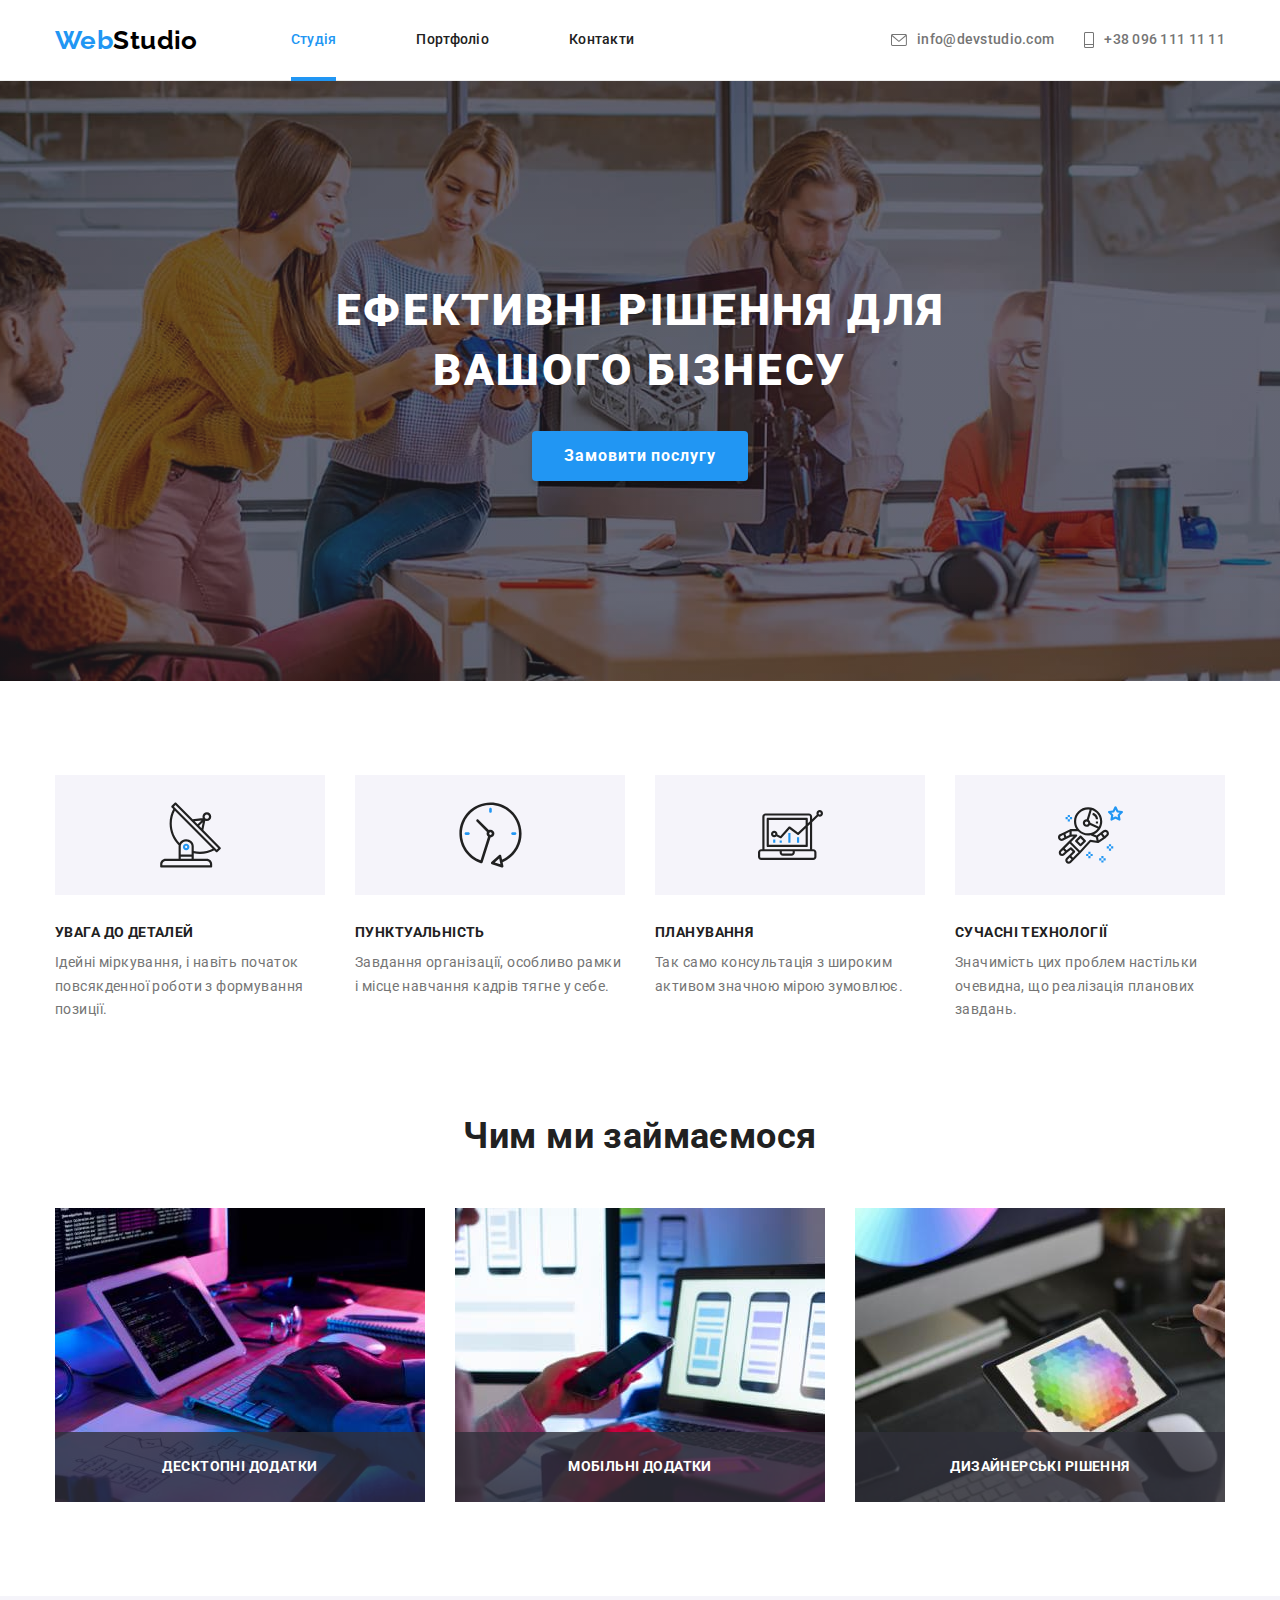
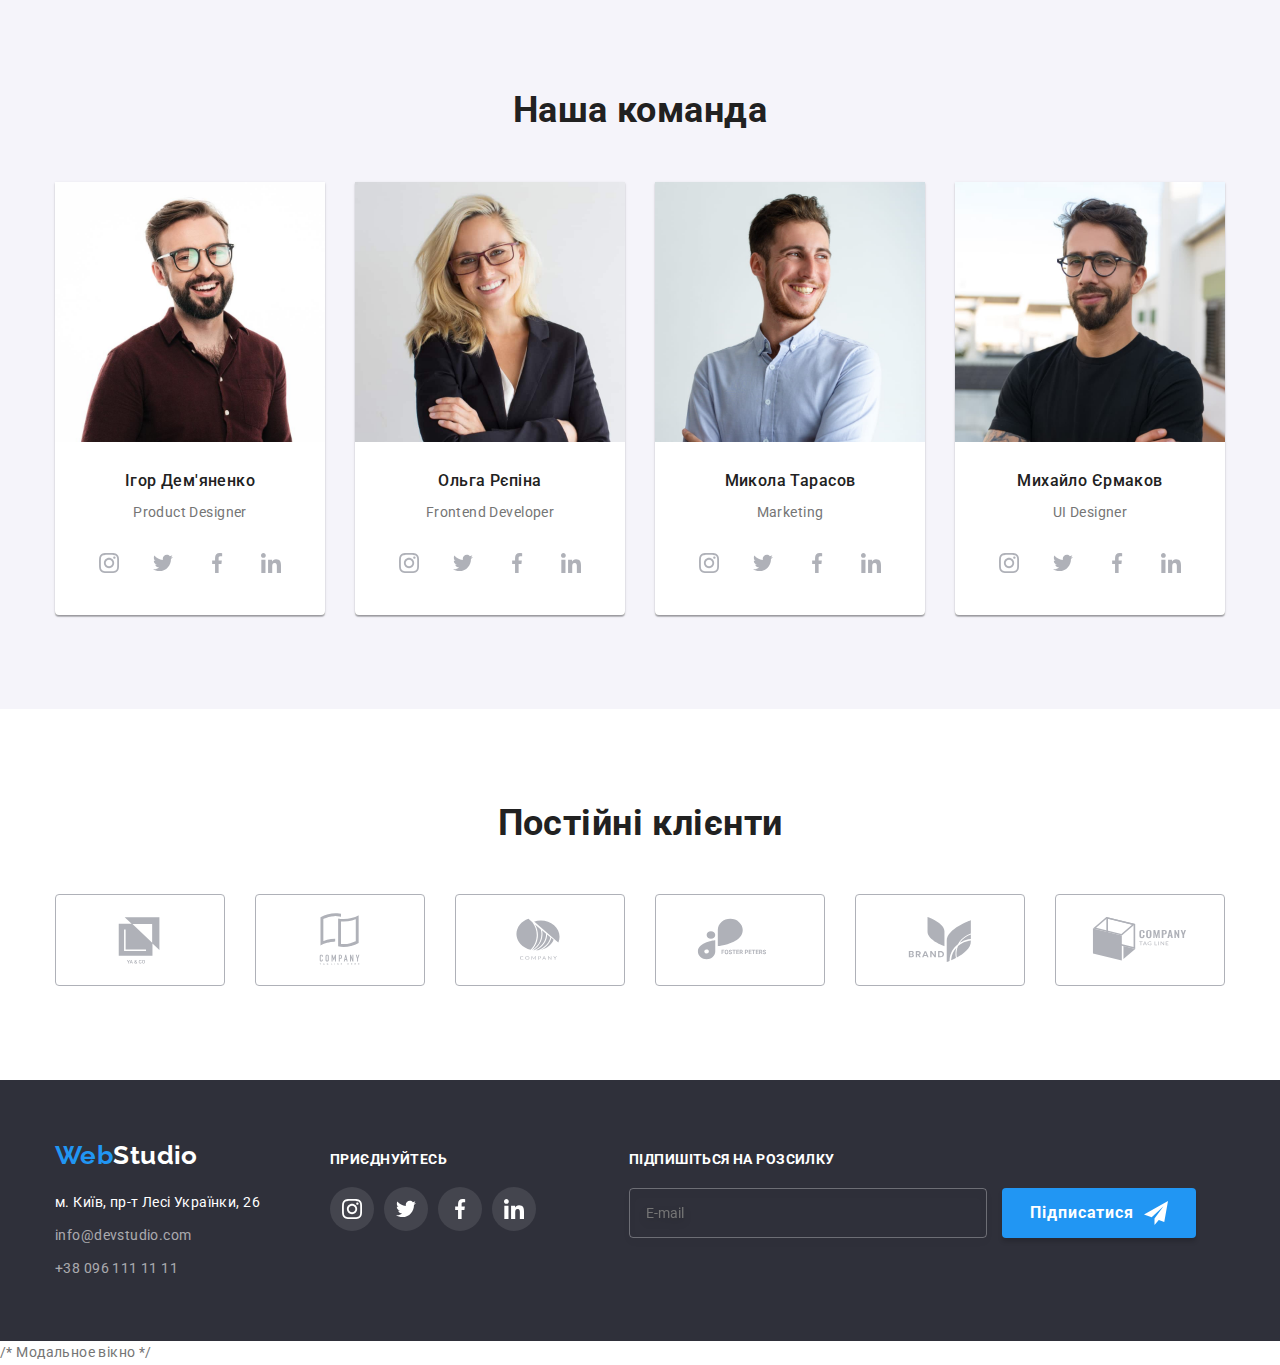
==== commit f7692347: "add button to component" ====
--- a/index.html
+++ b/index.html
@@ -38,7 +38,7 @@
             >Web<span class="logo__text">Studio</span></a
           >
 
-          <ul class="nav-list list">
+          <ul class="nav-list ">
             <li class="nav-list__item">
               <a
                 href="./index.html"
@@ -56,7 +56,7 @@
             </li>
           </ul>
         </nav>
-        <ul class="contacs-list list  ">
+        <ul class="contacs-list  ">
           <li class="contacs-list__item">
             <a
               href="mailto:info@devstudio.com"
@@ -107,7 +107,7 @@
               Ефективні рішення для вашого бізнесу
             </h1>
             <button
-              class="button button--hero"
+              class="button  button_paddind-hero   button_width-hero "
               type="button"
               data-modal-open
             >
@@ -121,7 +121,7 @@
       <section class="benefits">
         <div class="container">
           <h2 class="visually-hidden">Особливості</h2>
-          <ul class=" benefits-list  list">
+          <ul class=" benefits-list ">
             <li class="benefits-list__item">
               <div class="background">
                 <svg
@@ -201,7 +201,7 @@
       <section class="work">
         <div class="container">
           <h2 class="title">Чим ми займаємося</h2>
-          <ul class="work-list list">
+          <ul class="work-list ">
             <li class="work-list__item">
               <img
                 class="work-list__img"
@@ -252,7 +252,7 @@
       <section class="team">
         <div class="container">
           <h2 class="title">Наша команда</h2>
-          <ul class="team-list list">
+          <ul class="team-list">
             <li class="team-list__item">
               <div class="team-list__box">
                 <img
@@ -546,7 +546,7 @@
 
       <section class="clients container">
         <h2 class="title">Постійні клієнти</h2>
-        <ul class=" clients-list list ">
+        <ul class=" clients-list ">
           <li class="clients-list__item">
             <a href="" class="clients-list__link">
               <svg
@@ -727,7 +727,7 @@
             <input type="email" name="email" placeholder="E-mail" class="subscribe__input">
             
             
-              <button type="submit" class="button  subscribe--button">
+              <button type="submit" class=" button  button_flex button_padding-subscribe ">
                 Підписатися 
 <svg class="subscribe__icon"  >
   <use href="./images/symbol-defs.svg#icon-send"></use>
@@ -808,7 +808,7 @@
       Погоджуюся з розсилкою та приймаю &#160 <a href="#" class="policy-link">Умови договору</a>
       </label>
   
-    <button type="submit" class=" button button-form">Відправити</button>
+    <button type="submit" class="button  button_padding-send ">Відправити</button>
 </form>
 
 
--- a/css/main.min.css
+++ b/css/main.min.css
@@ -1 +1 @@
-h1,h2,h3,h4,p{margin-top:0px;margin-bottom:0px;margin-left:0px;margin-right:0px}ul,ol{margin-top:0px;margin-bottom:0px;padding-left:0px;list-style:none}img{display:block}a{text-decoration:none}button{cursor:pointer}textarea{resize:none}input{padding:0px}:root{--accent-color: #2196f3;--text-color: #757575;--title-color: #212121;--white: #ffffff;--team-section-color: #f5f4fa;--team-list-color:#fff;--button-active: #188ce8;--hero-bcc: #c4c4c4;--font-family-main: "Roboto", sans-serif;--font-family-logo: "Raleway";--border-color: #eeeeee;--border-header: #ececec;--link-color: #afb1b8;--link-active-color-text: #fff;--link-footer-color:#fff;--logo-footer-color:#fff;--address__link-color: rgba(255, 255, 255, 0.6);--subscribe__text-color:#fff;--link-backgound: #fff;--link-footer-background: rgba(255, 255, 255, 0.1);--portfolio-description-text: #ffffff;--portfolio-description-backgound: rgba( 33,150,243,0.9 );--modal-background:#fff;--transition: 250ms cubic-bezier(0.4, 0, 0.2, 1)}body{background-color:var(--white);color:var(--text-color);font-family:var(--font-family-main);font-size:14px;line-height:1.71;letter-spacing:.03em}.visually-hidden{position:absolute;white-space:nowrap;width:1px;height:1px;overflow:hidden;border:0;padding:0;clip:rect(0 0 0 0);clip-path:inset(50%)}.container{margin-left:auto;margin-right:auto;width:1200px;padding-left:15px;padding-right:15px}.logo{color:var(--accent-color);font-family:var(--font-family-logo);font-weight:700;font-size:26px;line-height:1.19;letter-spacing:inherit;display:inline-block}.button{border:none;display:block;margin-left:auto;margin-right:auto;background-color:var(--accent-color);color:var(--white);padding:10px 32px;border-radius:4px}.title{margin-bottom:50px;color:var(--title-color);font-weight:700;font-size:36px;line-height:1.16;text-align:center}.list{display:flex;align-items:center;justify-content:center;gap:30px}.social-list{align-items:center;justify-content:center;display:flex;gap:10px}.social-list__link{display:flex;justify-content:center;align-items:center;width:44px;height:44px;border-radius:50px;transition:color var(--transition),background var(--transition)}.social-list__icon{fill:currentColor;width:20px;height:20px}.header{border-bottom:1px solid var(--border-header)}.logo--header{padding-top:24px;padding-bottom:24px;margin-right:93px}.logo__text{color:#000}.header__wrapper{display:flex;align-items:center}.header__navigation{display:flex;align-items:center;margin-right:auto}.nav-list__item:not(:last-child),.nav-contacts-list__item:not(:last-child){margin-right:50px}.nav-list__link{font-family:inherit;font-style:inherit;color:var(--title-color);font-weight:500;font-size:14px;line-height:1.14;letter-spacing:.02em;padding-top:32px;padding-bottom:32px;display:block;transition:color var(--transition)}.nav-list__link:hover,.nav-list__link:focus{color:var(--accent-color)}.contacts-list__link{font-family:inherit;font-style:inherit;color:var(--title-color);font-weight:500;font-size:14px;line-height:1.14;letter-spacing:.02em;padding-top:32px;padding-bottom:32px;display:block;transition:color var(--transition)}.contacts-list__link:hover,.contacts-list__link:focus{color:var(--accent-color)}.nav-list__current{color:var(--accent-color)}.nav-list__current::after{position:absolute;bottom:0;left:0;content:"";width:100%;height:4px;margin-bottom:-1px;background-color:var(--accent-color);transition:background var(--transition)}.nav-list__link{position:relative}.contacts-list__link{color:var(--text-color);display:flex;align-items:center}.contacts-list__icon{margin-right:10px;fill:currentColor}.hero{padding-top:200px;padding-bottom:200px;background-color:var(--hero-bcc);background-image:linear-gradient(rgba(47, 48, 58, 0.4), rgba(47, 48, 58, 0.4)),url(../images/background.jpg);background-repeat:no-repeat;background-size:1600px;background-position:center}.hero__box{width:696px;text-align:center;margin-left:auto;margin-right:auto}.hero__title{font-weight:900;font-size:44px;line-height:1.36;letter-spacing:.06em;text-transform:uppercase;color:var(--white);margin-bottom:30px;margin-left:auto;margin-right:auto}.button--hero{font-weight:700;font-size:16px;line-height:1.87;box-shadow:0px 4px 4px rgba(0,0,0,.15);transition:background var(--transition)}.button--hero:hover,.button--hero:focus{background-color:var(--button-active)}.benefits{padding-top:94px}.benefits-list__item{flex-basis:calc(100% - 22.5px)}.benefits-list__name{color:var(--title-color);font-weight:700;font-size:14px;line-height:1.14;text-transform:uppercase;margin-bottom:10px}.background{display:flex;background-color:var(--team-color);height:120px;align-items:center;justify-content:center;margin-bottom:30px}.background__icon{width:65px;height:70px}.work{padding-top:94px;padding-bottom:94px}.work-list__item{position:relative;width:370px}.work-list__overlay{position:absolute;bottom:0px;left:0px;display:flex;align-items:center;justify-content:center;width:100%;height:70px;background-color:rgba(47,48,58,.8)}.work-list__name{font-weight:700;line-height:1.14;text-transform:uppercase;color:#fff}.team{padding-top:94px;padding-bottom:94px;background-color:var(--team-section-color)}.team-list__item{background-color:var(--team-list-color);text-align:center;width:270px}.team-list__box{background:#fff;box-shadow:0px 1px 3px rgba(0,0,0,.12),0px 1px 1px rgba(0,0,0,.14),0px 2px 1px rgba(0,0,0,.2);border-radius:0px 0px 4px 4px}.position{padding-top:30px;padding-right:32px;padding-left:32px;padding-bottom:30px}.position__name{font-weight:500;font-size:16px;line-height:1.18;color:var(--title-color);margin-bottom:10px;text-align:center}.position-duties{margin-bottom:16px}.social-list__link--light{color:var(--link-color);background-color:var(--link-backgound)}.social-list__link--light:hover,.social-list__link--light:focus{color:var(--link-active-color-text);background-color:var(--accent-color)}.clients{padding-top:94px;padding-bottom:94px}.list--gap{gap:30px}.clients-list__link{display:flex;justify-content:center;align-items:center;width:170px;height:92px;border:1px solid var(--link-color);border-radius:4px;color:var(--link-color);transition:color var(--transition),border-color var(--transition)}.clients-list__link:hover,.clients-list__link:focus{border-color:1px var(--accent-color);color:var(--accent-color)}.clients-list__icon{fill:currentColor;width:106px;height:60px}footer{background-color:#2f303a;padding-top:60px;padding-bottom:60px}.logo--white{color:var(--logo-footer-color)}.logo--bottom-margin{margin-bottom:20px}.footer__box{display:flex;align-items:baseline}.footer__info{margin-right:70px}.address{font-style:normal}.address__link:hover,.address__link:focus{color:var(--accent-color)}.address__link--white{color:var(--white)}.address__link--grey{color:var(--address__link-color)}.address__item:not(:last-child){margin-bottom:9px}.footer-social__text{font-family:"Roboto";font-weight:700;font-size:14px;line-height:16px;text-transform:uppercase;color:#fff;margin-bottom:20px}.footer-social{margin-right:93px}.social-footer{display:flex;align-items:center;width:206px;height:80px}.social-link--dark{color:var(--link-footer-color);background-color:var(--link-footer-background);transition:background var(--transition)}.social-link--dark:hover,.social-link--dark:focus{background-color:var(--accent-color)}.subscribe{width:570px}.subscribe__box{display:flex}.subscribe__text{font-weight:700;font-size:14px;line-height:1.14;text-transform:uppercase;color:var(--subscribe__text-color);margin-bottom:20px}.subscribe__input{width:358px;height:50px;margin-right:12px;border:1px solid rgba(255,255,255,.3);filter:drop-shadow(0px 4px 4px rgba(0, 0, 0, 0.15));border-radius:4px;background-color:inherit}.subscribe__input::placeholder{padding:15px 16px}.subscribe--button{display:flex;justify-content:center;align-items:center;width:200px;height:50px;padding:10px 28px;font-weight:700;font-size:16px;line-height:1.87;letter-spacing:.06em}.subscribe__icon{width:24px;height:24px;margin-left:10px}.portfolio{padding-top:94px;padding-bottom:94px}.button-list__item:not(:last-child){margin-right:8px}.button-list{display:flex;align-items:center;margin-bottom:50px;justify-content:center}.button-list__buttons{font-family:inherit;font-weight:500;font-size:16px;line-height:1.62;letter-spacing:.03em;color:var(--title-color);background-color:#f5f4fa;padding:6px 22px;margin-left:auto;border:none;border-radius:4px;transition:background var(--transition),color var(--transition),box-shadow var(--transition)}.button-list__buttons:hover,.button-list__buttons:focus{color:var(--link-active-color-text);background-color:var(--accent-color);box-shadow:0px 3px 1px rgba(0,0,0,.1),0px 1px 2px rgba(0,0,0,.08),0px 2px 2px rgba(0,0,0,.12)}.gallery-list{flex-wrap:wrap}.portfolio-gal__item{flex-basis:calc(33.3333333333% - 60px)}.gallery-list__link{display:inline-block;color:inherit;font-size:16px;line-height:1.8}.gallery-list__link:hover,.gallery-list__link:focus{box-shadow:0px 1px 1px rgba(0,0,0,.12),0px 4px 4px rgba(0,0,0,.06),1px 4px 6px rgba(0,0,0,.16)}.gallery-list__title{font-weight:700;font-size:18px;line-height:2;letter-spacing:.06em;color:var(--title-color);margin-bottom:4px}.gallery-list__title-box{padding:20px 24px;background-color:var(--white);border-right:1px solid var(--border-color);border-left:1px solid var(--border-color);border-bottom:1px solid var(--border-color)}.gallery-list__overlay-text{font-size:18px;line-height:1.56;color:var(--portfolio-description-text)}.gallery-list__overlay-box{position:relative;overflow:hidden}.gallery-list__overlay{position:absolute;bottom:0px;left:0px;opacity:1;transform:translateY(100%);transition:transform var(--transition);width:100%;height:100%;padding:63px 24px;bottom:0px;left:0px;opacity:1;transform:translateY(102%);transition:transform var(--transition);width:100%;height:100%;padding:63px 24px;overflow:auto;background:var(--portfolio-description-backgound);background:var(--portfolio-description-backgound)}.gallery-list__link:hover .gallery-list__overlay,.gallery-list__link:focus .gallery-list__overlay{transform:translateY(0)}.backdrop{position:fixed;top:0;left:0;display:flex;justify-content:center;align-items:center;width:100%;height:100%;z-index:99;background:rgba(0,0,0,.2);transition:opacity var(--transition),visibility var(--transition)}.is-hidden{visibility:hidden;opacity:0;pointer-events:none}.is-hidden .modal{transform:scale(0)}.modal{position:absolute;min-width:528px;min-height:581px;padding:40px;transform:scale(1) rotate(360deg);transition:transform var(--transition);background:#fff;box-shadow:0px 1px 3px rgba(0,0,0,.12),0px 1px 1px rgba(0,0,0,.14),0px 2px 1px rgba(0,0,0,.2);border-radius:4px}.close-modal{position:absolute;top:8px;right:8px;display:flex;justify-content:center;align-items:center;width:30px;height:30px;border-radius:50%;border:1px solid rgba(0,0,0,.1);background-color:var(--modal-background);color:#000;transition:fill var(--transition)}.close-modal:hover .icon-close,.close-modal:focus .icon-close{fill:var(--accent-color)}.modal-text{font-weight:700;font-size:20px;line-height:1.15;text-align:center;color:var(--title-color);margin-bottom:12px}.modal-form{width:100%;margin-left:auto;margin-right:auto}.form-field{display:flex;flex-direction:column}.form-field:not(:last-child){margin-bottom:10px}.input-box{margin-bottom:20px}.form-input{width:100%;height:40px;margin:0px;padding-left:30px;border:1px solid rgba(33,33,33,.2);border-radius:4px;outline:none;cursor:pointer}.form-input:focus{border-color:var(--accent-color)}.icon-box{position:relative}.icon-input{position:absolute;top:11px;left:12px;Width:18px;Height:18px;fill:#212121;transition:fill var(--transition),transform var(--transition)}.form-input:focus+.icon-input{fill:var(--accent-color)}.form-input:focus+.modal-icon-man{transform:translate(20px, -35px)}.form-input:focus+.modal-icon-phone{transform:translate(40px, -35px)}.form-input:focus+.modal-icon-mail{transform:translate(30px, -35px)}.text-area{display:block;Width:100%;min-height:120px;overflow:auto;border:1px solid rgba(33,33,33,.2);border-radius:4px;padding:12px 16px;outline:none}.text-area:focus{outline:none;border-color:var(--accent-color)}.text-area::placeholder{font-size:12px;line-height:14px;letter-spacing:.01em;color:rgba(117,117,117,.5)}.form-label{font-size:12px;line-height:1.16;letter-spacing:.01em;margin-bottom:4px}.form-box{margin-bottom:32px}.checkbox-lable{display:flex;justify-content:center;align-items:center;margin-bottom:30px}.policy-link{text-decoration:underline;color:var(--accent-color)}.button-form{width:200px;height:50px;letter-spacing:.06em;font-weight:700;font-size:16px;line-height:1.88;padding:10px 52px;box-shadow:0px 4px 4px rgba(0,0,0,.15);transition:background var(--transition)}.button-form:hover,.button-form:focus{background-color:var(--button-active)}.checkbox-lable{display:flex;justify-content:center;align-items:center;margin-bottom:30px}.custom-checkbox{width:16px;height:15px;margin-right:7px;border:1px solid #212121;border-radius:2px;cursor:pointer}.custom-checkbox-icon{display:none}.checkbox-origin{appearance:none}.checkbox-origin:checked+.custom-checkbox{border:solid var(--accent-color);background-color:var(--accent-color)}.checkbox-origin:focus+.custom-checkbox{box-shadow:0 0 0 1px var(--accent-color)}.checkbox-origin:checked+.custom-checkbox-icon{display:block}/*# sourceMappingURL=main.min.css.map */+h1,h2,h3,h4,p{margin-top:0px;margin-bottom:0px;margin-left:0px;margin-right:0px}ul,ol{margin-top:0px;margin-bottom:0px;padding-left:0px;list-style:none}img{display:block}a{text-decoration:none}button{cursor:pointer}textarea{resize:none}input{padding:0px}:root{--accent-color: #2196f3;--text-color: #757575;--title-color: #212121;--white: #ffffff;--team-section-color: #f5f4fa;--team-list-color:#fff;--button-active: #188ce8;--hero-bcc: #c4c4c4;--font-family-main: "Roboto", sans-serif;--font-family-logo: "Raleway";--border-color: #eeeeee;--border-header: #ececec;--link-color: #afb1b8;--link-active-color-text: #fff;--link-footer-color:#fff;--logo-footer-color:#fff;--address__link-color: rgba(255, 255, 255, 0.6);--subscribe__text-color:#fff;--link-backgound: #fff;--link-footer-background: rgba(255, 255, 255, 0.1);--portfolio-description-text: #ffffff;--portfolio-description-backgound: rgba( 33,150,243,0.9 );--modal-background:#fff;--transition: 250ms cubic-bezier(0.4, 0, 0.2, 1);--benefits-background-color: #F5F4FA}body{background-color:var(--white);color:var(--text-color);font-family:var(--font-family-main);font-size:14px;line-height:1.71;letter-spacing:.03em}.visually-hidden{position:absolute;white-space:nowrap;width:1px;height:1px;overflow:hidden;border:0;padding:0;clip:rect(0 0 0 0);clip-path:inset(50%)}.container{margin-left:auto;margin-right:auto;width:1200px;padding-left:15px;padding-right:15px}.logo{color:var(--accent-color);font-family:var(--font-family-logo);font-weight:700;font-size:26px;line-height:1.19;letter-spacing:inherit;display:inline-block}.button{padding:0;height:50px;display:block;margin-left:auto;margin-right:auto;letter-spacing:.06em;font-weight:700;font-size:16px;line-height:1.88;color:#fff;border:none;background:var(--accent-color);box-shadow:0px 4px 4px rgba(0,0,0,.15);border-radius:4px;transition:background var(--transition)}.button:hover,.button:focus{background-color:var(--button-active)}.title{margin-bottom:50px;color:var(--title-color);font-weight:700;font-size:36px;line-height:1.16;text-align:center}.social-list{align-items:center;justify-content:center;display:flex;gap:10px}.social-list__link{display:flex;justify-content:center;align-items:center;width:44px;height:44px;border-radius:50px;transition:color var(--transition),background var(--transition)}.social-list__icon{fill:currentColor;width:20px;height:20px}.header{border-bottom:1px solid var(--border-header)}.logo--header{padding-top:24px;padding-bottom:24px;margin-right:93px}.logo__text{color:#000}.header__wrapper{display:flex;align-items:center}.header__navigation{display:flex;align-items:center;margin-right:auto}.nav-list{display:flex;align-items:center;justify-content:center;gap:30px}.nav-list__item:not(:last-child),.nav-contacts-list__item:not(:last-child){margin-right:50px}.nav-list__link{font-family:inherit;font-style:inherit;color:var(--title-color);font-weight:500;font-size:14px;line-height:1.14;letter-spacing:.02em;padding-top:32px;padding-bottom:32px;display:block;transition:color var(--transition)}.nav-list__link:hover,.nav-list__link:focus{color:var(--accent-color)}.contacts-list__link{font-family:inherit;font-style:inherit;color:var(--title-color);font-weight:500;font-size:14px;line-height:1.14;letter-spacing:.02em;padding-top:32px;padding-bottom:32px;display:block;transition:color var(--transition)}.contacts-list__link:hover,.contacts-list__link:focus{color:var(--accent-color)}.nav-list__current{color:var(--accent-color)}.nav-list__current::after{position:absolute;bottom:0;left:0;content:"";width:100%;height:4px;margin-bottom:-1px;background-color:var(--accent-color);transition:background var(--transition)}.nav-list__link{position:relative}.contacs-list{display:flex;align-items:center;justify-content:center;gap:30px}.contacts-list__link{color:var(--text-color);display:flex;align-items:center}.contacts-list__icon{margin-right:10px;fill:currentColor}.hero{padding-top:200px;padding-bottom:200px;background-color:var(--hero-bcc);background-image:linear-gradient(rgba(47, 48, 58, 0.4), rgba(47, 48, 58, 0.4)),url(../images/background.jpg);background-repeat:no-repeat;background-size:1600px;background-position:center}.hero__box{width:696px;text-align:center;margin-left:auto;margin-right:auto}.hero__title{font-weight:900;font-size:44px;line-height:1.36;letter-spacing:.06em;text-transform:uppercase;color:var(--white);margin-bottom:30px;margin-left:auto;margin-right:auto}.button_paddind-hero{padding:10px 32px}.benefits{padding-top:94px}.benefits-list{display:flex;justify-content:center;gap:30px}.benefits-list__item{flex-basis:calc(100% - 22.5px)}.benefits-list__name{color:var(--title-color);font-weight:700;font-size:14px;line-height:1.14;text-transform:uppercase;margin-bottom:10px}.background{display:flex;background-color:var(--benefits-background-color);height:120px;align-items:center;justify-content:center;margin-bottom:30px}.background__icon{width:65px;height:70px}.work{padding-top:94px;padding-bottom:94px}.work-list{display:flex;align-items:center;justify-content:center;gap:30px}.work-list__item{position:relative;width:370px}.work-list__overlay{position:absolute;bottom:0px;left:0px;display:flex;align-items:center;justify-content:center;width:100%;height:70px;background-color:rgba(47,48,58,.8)}.work-list__name{font-weight:700;line-height:1.14;text-transform:uppercase;color:#fff}.team{padding-top:94px;padding-bottom:94px;background-color:var(--team-section-color)}.team-list{display:flex;align-items:center;justify-content:center;gap:30px}.team-list__item{background-color:var(--team-list-color);text-align:center;width:270px}.team-list__box{background:#fff;box-shadow:0px 1px 3px rgba(0,0,0,.12),0px 1px 1px rgba(0,0,0,.14),0px 2px 1px rgba(0,0,0,.2);border-radius:0px 0px 4px 4px}.position{padding-top:30px;padding-right:32px;padding-left:32px;padding-bottom:30px}.position__name{font-weight:500;font-size:16px;line-height:1.18;color:var(--title-color);margin-bottom:10px;text-align:center}.position-duties{margin-bottom:16px}.social-list__link--light{color:var(--link-color);background-color:var(--link-backgound)}.social-list__link--light:hover,.social-list__link--light:focus{color:var(--link-active-color-text);background-color:var(--accent-color)}.clients{padding-top:94px;padding-bottom:94px}.clients-list{display:flex;align-items:center;justify-content:center;gap:30px}.clients-list__link{display:flex;justify-content:center;align-items:center;width:170px;height:92px;border:1px solid var(--link-color);border-radius:4px;color:var(--link-color);transition:color var(--transition),border-color var(--transition)}.clients-list__link:hover,.clients-list__link:focus{border-color:1px var(--accent-color);color:var(--accent-color)}.clients-list__icon{fill:currentColor;width:106px;height:60px}footer{background-color:#2f303a;padding-top:60px;padding-bottom:60px}.logo--white{color:var(--logo-footer-color)}.logo--bottom-margin{margin-bottom:20px}.footer__box{display:flex;align-items:baseline}.footer__info{margin-right:70px}.address{font-style:normal}.address__link:hover,.address__link:focus{color:var(--accent-color)}.address__link--white{color:var(--white)}.address__link--grey{color:var(--address__link-color)}.address__item:not(:last-child){margin-bottom:9px}.footer-social__text{font-family:"Roboto";font-weight:700;font-size:14px;line-height:16px;text-transform:uppercase;color:#fff;margin-bottom:20px}.footer-social{margin-right:93px}.social-footer{display:flex;align-items:center;width:206px;height:80px}.social-link--dark{color:var(--link-footer-color);background-color:var(--link-footer-background);transition:background var(--transition)}.social-link--dark:hover,.social-link--dark:focus{background-color:var(--accent-color)}.subscribe{width:570px}.subscribe__box{display:flex}.subscribe__text{font-weight:700;font-size:14px;line-height:1.14;text-transform:uppercase;color:var(--subscribe__text-color);margin-bottom:20px}.subscribe__input{width:358px;height:50px;margin-right:12px;border:1px solid rgba(255,255,255,.3);filter:drop-shadow(0px 4px 4px rgba(0, 0, 0, 0.15));border-radius:4px;background-color:inherit}.subscribe__input::placeholder{padding:15px 16px}.button_flex{display:flex;justify-content:center;align-items:center}.button_padding-subscribe{padding:10px 28px}.subscribe__icon{width:24px;height:24px;margin-left:10px}.portfolio{padding-top:94px;padding-bottom:94px}.button-list__item:not(:last-child){margin-right:8px}.button-list{display:flex;align-items:center;margin-bottom:50px;justify-content:center}.button-list__buttons{font-family:inherit;font-weight:500;font-size:16px;line-height:1.62;letter-spacing:.03em;color:var(--title-color);background-color:#f5f4fa;padding:6px 22px;margin-left:auto;border:none;border-radius:4px;transition:background var(--transition),color var(--transition),box-shadow var(--transition)}.button-list__buttons:hover,.button-list__buttons:focus{color:var(--link-active-color-text);background-color:var(--accent-color);box-shadow:0px 3px 1px rgba(0,0,0,.1),0px 1px 2px rgba(0,0,0,.08),0px 2px 2px rgba(0,0,0,.12)}.gallery-list{flex-wrap:wrap;display:flex;align-items:center;justify-content:center;gap:30px}.portfolio-gal__item{flex-basis:calc(33.3333333333% - 60px)}.gallery-list__link{display:inline-block;color:inherit;font-size:16px;line-height:1.8}.gallery-list__link:hover,.gallery-list__link:focus{box-shadow:0px 1px 1px rgba(0,0,0,.12),0px 4px 4px rgba(0,0,0,.06),1px 4px 6px rgba(0,0,0,.16)}.gallery-list__title{font-weight:700;font-size:18px;line-height:2;letter-spacing:.06em;color:var(--title-color);margin-bottom:4px}.gallery-list__title-box{padding:20px 24px;background-color:var(--white);border-right:1px solid var(--border-color);border-left:1px solid var(--border-color);border-bottom:1px solid var(--border-color)}.gallery-list__overlay-text{font-size:18px;line-height:1.56;color:var(--portfolio-description-text)}.gallery-list__overlay-box{position:relative;overflow:hidden}.gallery-list__overlay{position:absolute;bottom:0px;left:0px;opacity:1;transform:translateY(100%);transition:transform var(--transition);width:100%;height:100%;padding:63px 24px;bottom:0px;left:0px;opacity:1;transform:translateY(102%);transition:transform var(--transition);width:100%;height:100%;padding:63px 24px;overflow:auto;background:var(--portfolio-description-backgound);background:var(--portfolio-description-backgound)}.gallery-list__link:hover .gallery-list__overlay,.gallery-list__link:focus .gallery-list__overlay{transform:translateY(0)}.backdrop{position:fixed;top:0;left:0;display:flex;justify-content:center;align-items:center;width:100%;height:100%;z-index:99;background:rgba(0,0,0,.2);transition:opacity var(--transition),visibility var(--transition)}.is-hidden{visibility:hidden;opacity:0;pointer-events:none}.is-hidden .modal{transform:scale(0)}.modal{position:absolute;min-width:528px;min-height:581px;padding:40px;transform:scale(1) rotate(360deg);transition:transform var(--transition);background:#fff;box-shadow:0px 1px 3px rgba(0,0,0,.12),0px 1px 1px rgba(0,0,0,.14),0px 2px 1px rgba(0,0,0,.2);border-radius:4px}.close-modal{position:absolute;top:8px;right:8px;display:flex;justify-content:center;align-items:center;width:30px;height:30px;border-radius:50%;border:1px solid rgba(0,0,0,.1);background-color:var(--modal-background);color:#000;transition:fill var(--transition)}.close-modal:hover .icon-close,.close-modal:focus .icon-close{fill:var(--accent-color)}.modal-text{font-weight:700;font-size:20px;line-height:1.15;text-align:center;color:var(--title-color);margin-bottom:12px}.modal-form{width:100%;margin-left:auto;margin-right:auto}.form-field{display:flex;flex-direction:column}.form-field:not(:last-child){margin-bottom:10px}.input-box{margin-bottom:20px}.form-input{width:100%;height:40px;margin:0px;padding-left:30px;border:1px solid rgba(33,33,33,.2);border-radius:4px;outline:none;cursor:pointer}.form-input:focus,.text-area:focus{outline:none;border-color:var(--accent-color)}.icon-box{position:relative}.icon-input{position:absolute;top:11px;left:12px;Width:18px;Height:18px;fill:#212121;transition:fill var(--transition),transform var(--transition)}.form-input:focus+.icon-input{fill:var(--accent-color)}.form-input:focus+.modal-icon-man{transform:translate(20px, -35px)}.form-input:focus+.modal-icon-phone{transform:translate(40px, -35px)}.form-input:focus+.modal-icon-mail{transform:translate(30px, -35px)}.text-area{display:block;Width:100%;min-height:120px;overflow:auto;border:1px solid rgba(33,33,33,.2);border-radius:4px;padding:12px 16px;outline:none}.text-area::placeholder{font-size:12px;line-height:14px;letter-spacing:.01em;color:rgba(117,117,117,.5)}.form-label{font-size:12px;line-height:1.16;letter-spacing:.01em;margin-bottom:4px}.form-box{margin-bottom:32px}.checkbox-lable{display:flex;justify-content:center;align-items:center;margin-bottom:30px}.custom-checkbox{width:16px;height:15px;margin-right:7px;border:1px solid #212121;border-radius:2px;cursor:pointer}.custom-checkbox-icon{display:none}.checkbox-origin:checked+.custom-checkbox{border:solid var(--accent-color);background-color:var(--accent-color)}.checkbox-origin:checked+.custom-checkbox .custom-checkbox-icon{display:block}.checkbox-origin:focus+.custom-checkbox{box-shadow:0 0 0 1px var(--accent-color)}.checkbox-origin{appearance:none}.button_padding-send{padding:10px 52px}/*# sourceMappingURL=main.min.css.map */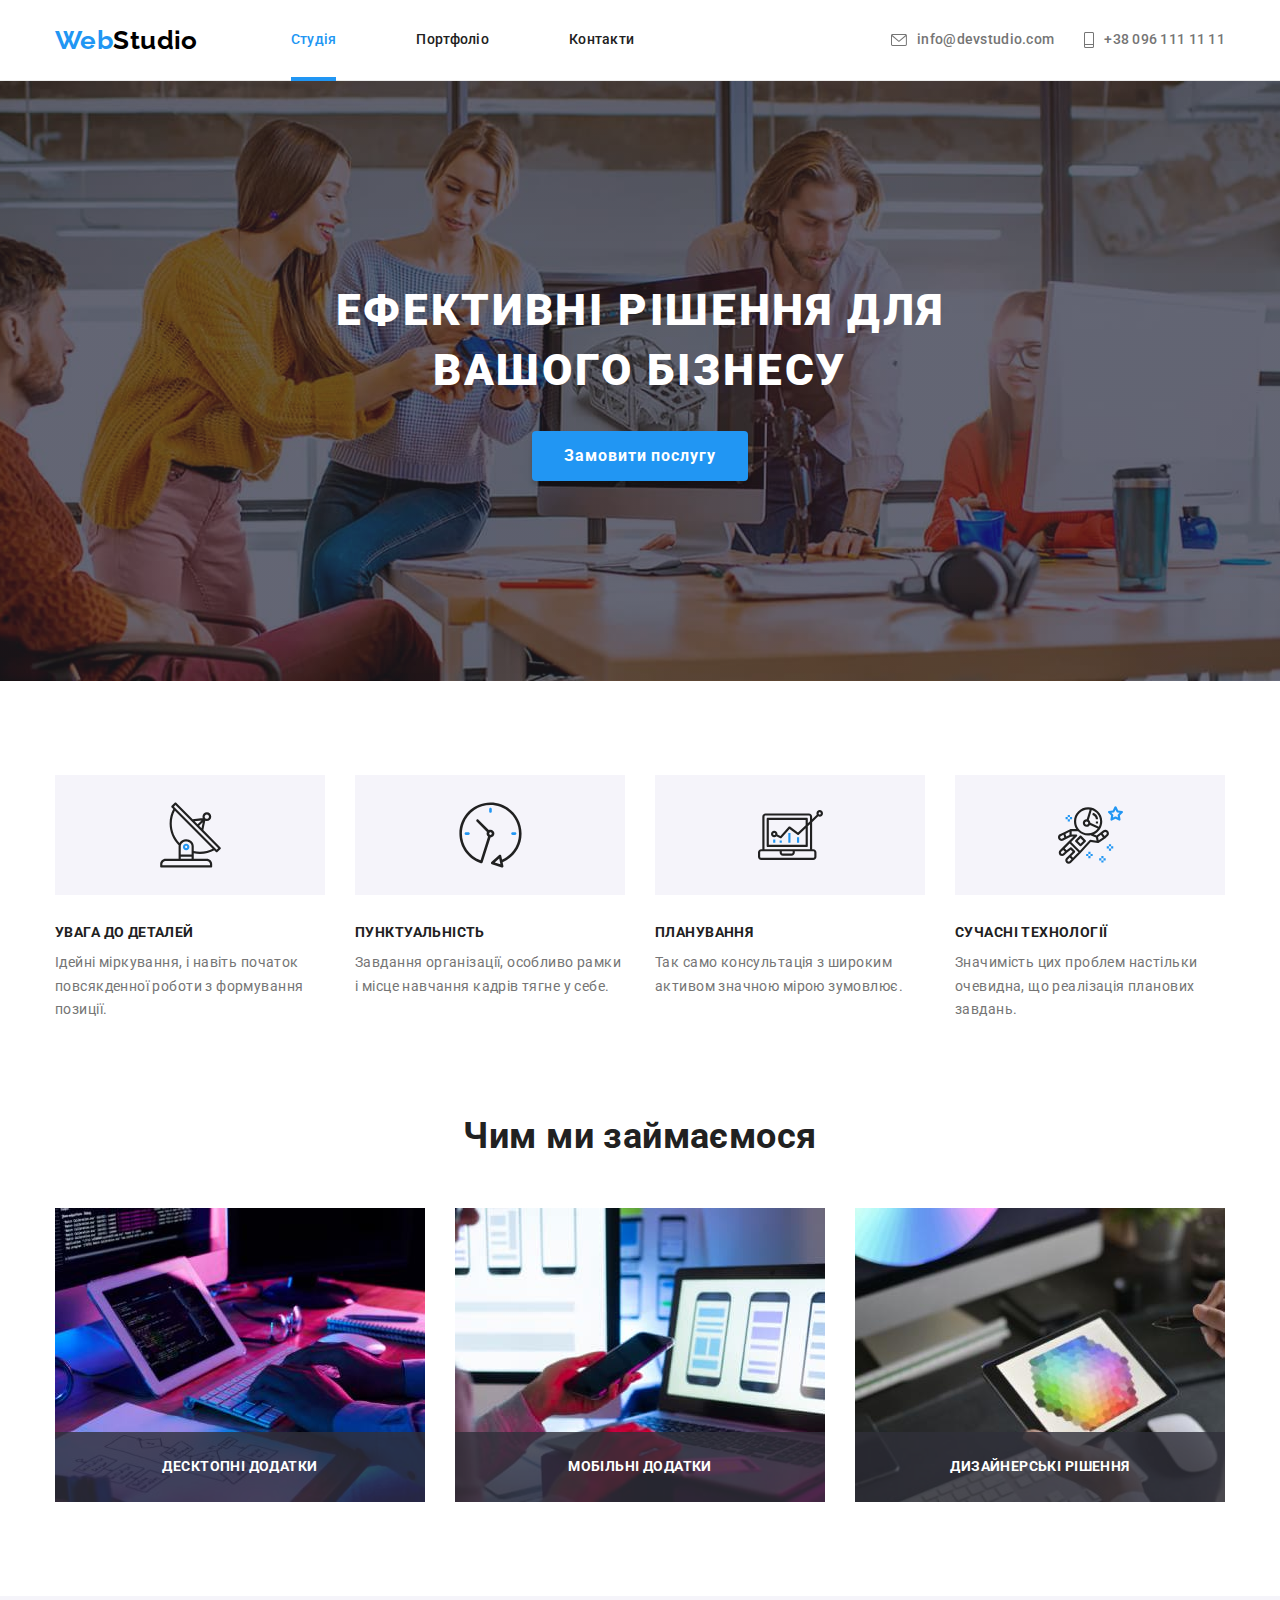
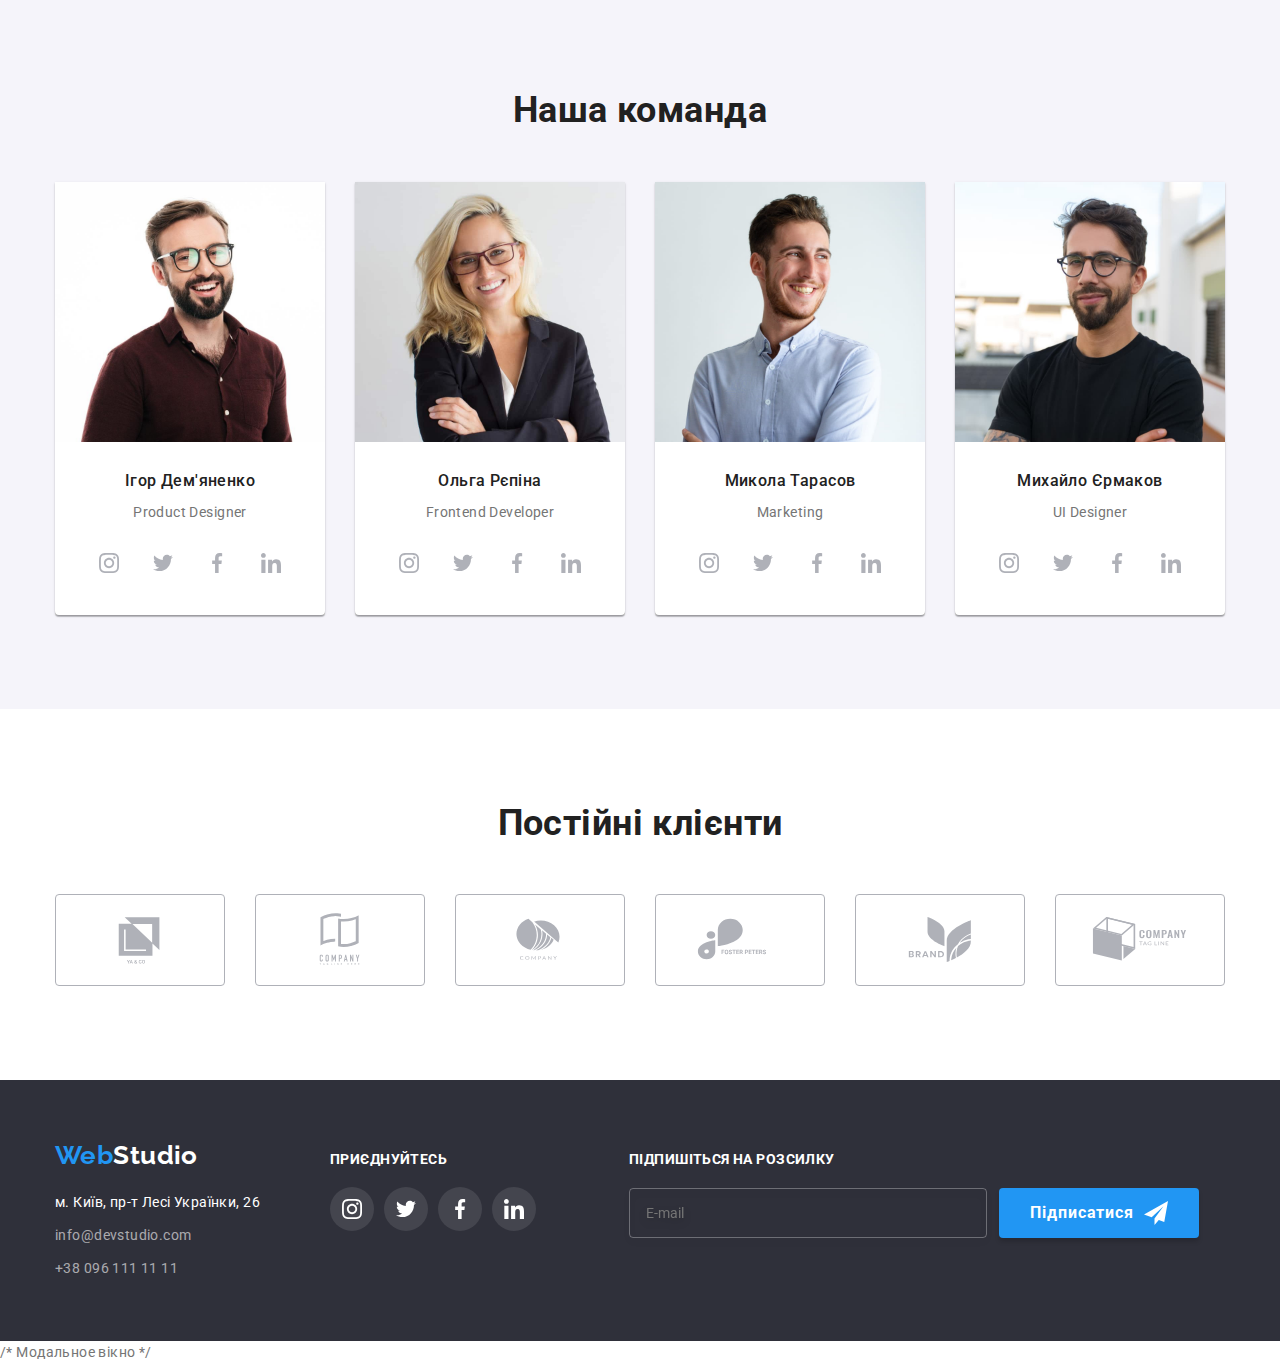
==== commit c1ccf1e3: "added %placeholder" ====
--- a/index.html
+++ b/index.html
@@ -107,7 +107,7 @@
               Ефективні рішення для вашого бізнесу
             </h1>
             <button
-              class="button  button_paddind-hero   button_width-hero "
+              class="button  button_paddind-hero  "
               type="button"
               data-modal-open
             >
--- a/css/main.min.css
+++ b/css/main.min.css
@@ -1 +1 @@
-h1,h2,h3,h4,p{margin-top:0px;margin-bottom:0px;margin-left:0px;margin-right:0px}ul,ol{margin-top:0px;margin-bottom:0px;padding-left:0px;list-style:none}img{display:block}a{text-decoration:none}button{cursor:pointer}textarea{resize:none}input{padding:0px}:root{--accent-color: #2196f3;--text-color: #757575;--title-color: #212121;--white: #ffffff;--team-section-color: #f5f4fa;--team-list-color:#fff;--button-active: #188ce8;--hero-bcc: #c4c4c4;--font-family-main: "Roboto", sans-serif;--font-family-logo: "Raleway";--border-color: #eeeeee;--border-header: #ececec;--link-color: #afb1b8;--link-active-color-text: #fff;--link-footer-color:#fff;--logo-footer-color:#fff;--address__link-color: rgba(255, 255, 255, 0.6);--subscribe__text-color:#fff;--link-backgound: #fff;--link-footer-background: rgba(255, 255, 255, 0.1);--portfolio-description-text: #ffffff;--portfolio-description-backgound: rgba( 33,150,243,0.9 );--modal-background:#fff;--transition: 250ms cubic-bezier(0.4, 0, 0.2, 1);--benefits-background-color: #F5F4FA}body{background-color:var(--white);color:var(--text-color);font-family:var(--font-family-main);font-size:14px;line-height:1.71;letter-spacing:.03em}.visually-hidden{position:absolute;white-space:nowrap;width:1px;height:1px;overflow:hidden;border:0;padding:0;clip:rect(0 0 0 0);clip-path:inset(50%)}.container{margin-left:auto;margin-right:auto;width:1200px;padding-left:15px;padding-right:15px}.logo{color:var(--accent-color);font-family:var(--font-family-logo);font-weight:700;font-size:26px;line-height:1.19;letter-spacing:inherit;display:inline-block}.button{padding:0;height:50px;display:block;margin-left:auto;margin-right:auto;letter-spacing:.06em;font-weight:700;font-size:16px;line-height:1.88;color:#fff;border:none;background:var(--accent-color);box-shadow:0px 4px 4px rgba(0,0,0,.15);border-radius:4px;transition:background var(--transition)}.button:hover,.button:focus{background-color:var(--button-active)}.title{margin-bottom:50px;color:var(--title-color);font-weight:700;font-size:36px;line-height:1.16;text-align:center}.social-list{align-items:center;justify-content:center;display:flex;gap:10px}.social-list__link{display:flex;justify-content:center;align-items:center;width:44px;height:44px;border-radius:50px;transition:color var(--transition),background var(--transition)}.social-list__icon{fill:currentColor;width:20px;height:20px}.header{border-bottom:1px solid var(--border-header)}.logo--header{padding-top:24px;padding-bottom:24px;margin-right:93px}.logo__text{color:#000}.header__wrapper{display:flex;align-items:center}.header__navigation{display:flex;align-items:center;margin-right:auto}.nav-list{display:flex;align-items:center;justify-content:center;gap:30px}.nav-list__item:not(:last-child),.nav-contacts-list__item:not(:last-child){margin-right:50px}.nav-list__link{font-family:inherit;font-style:inherit;color:var(--title-color);font-weight:500;font-size:14px;line-height:1.14;letter-spacing:.02em;padding-top:32px;padding-bottom:32px;display:block;transition:color var(--transition)}.nav-list__link:hover,.nav-list__link:focus{color:var(--accent-color)}.contacts-list__link{font-family:inherit;font-style:inherit;color:var(--title-color);font-weight:500;font-size:14px;line-height:1.14;letter-spacing:.02em;padding-top:32px;padding-bottom:32px;display:block;transition:color var(--transition)}.contacts-list__link:hover,.contacts-list__link:focus{color:var(--accent-color)}.nav-list__current{color:var(--accent-color)}.nav-list__current::after{position:absolute;bottom:0;left:0;content:"";width:100%;height:4px;margin-bottom:-1px;background-color:var(--accent-color);transition:background var(--transition)}.nav-list__link{position:relative}.contacs-list{display:flex;align-items:center;justify-content:center;gap:30px}.contacts-list__link{color:var(--text-color);display:flex;align-items:center}.contacts-list__icon{margin-right:10px;fill:currentColor}.hero{padding-top:200px;padding-bottom:200px;background-color:var(--hero-bcc);background-image:linear-gradient(rgba(47, 48, 58, 0.4), rgba(47, 48, 58, 0.4)),url(../images/background.jpg);background-repeat:no-repeat;background-size:1600px;background-position:center}.hero__box{width:696px;text-align:center;margin-left:auto;margin-right:auto}.hero__title{font-weight:900;font-size:44px;line-height:1.36;letter-spacing:.06em;text-transform:uppercase;color:var(--white);margin-bottom:30px;margin-left:auto;margin-right:auto}.button_paddind-hero{padding:10px 32px}.benefits{padding-top:94px}.benefits-list{display:flex;justify-content:center;gap:30px}.benefits-list__item{flex-basis:calc(100% - 22.5px)}.benefits-list__name{color:var(--title-color);font-weight:700;font-size:14px;line-height:1.14;text-transform:uppercase;margin-bottom:10px}.background{display:flex;background-color:var(--benefits-background-color);height:120px;align-items:center;justify-content:center;margin-bottom:30px}.background__icon{width:65px;height:70px}.work{padding-top:94px;padding-bottom:94px}.work-list{display:flex;align-items:center;justify-content:center;gap:30px}.work-list__item{position:relative;width:370px}.work-list__overlay{position:absolute;bottom:0px;left:0px;display:flex;align-items:center;justify-content:center;width:100%;height:70px;background-color:rgba(47,48,58,.8)}.work-list__name{font-weight:700;line-height:1.14;text-transform:uppercase;color:#fff}.team{padding-top:94px;padding-bottom:94px;background-color:var(--team-section-color)}.team-list{display:flex;align-items:center;justify-content:center;gap:30px}.team-list__item{background-color:var(--team-list-color);text-align:center;width:270px}.team-list__box{background:#fff;box-shadow:0px 1px 3px rgba(0,0,0,.12),0px 1px 1px rgba(0,0,0,.14),0px 2px 1px rgba(0,0,0,.2);border-radius:0px 0px 4px 4px}.position{padding-top:30px;padding-right:32px;padding-left:32px;padding-bottom:30px}.position__name{font-weight:500;font-size:16px;line-height:1.18;color:var(--title-color);margin-bottom:10px;text-align:center}.position-duties{margin-bottom:16px}.social-list__link--light{color:var(--link-color);background-color:var(--link-backgound)}.social-list__link--light:hover,.social-list__link--light:focus{color:var(--link-active-color-text);background-color:var(--accent-color)}.clients{padding-top:94px;padding-bottom:94px}.clients-list{display:flex;align-items:center;justify-content:center;gap:30px}.clients-list__link{display:flex;justify-content:center;align-items:center;width:170px;height:92px;border:1px solid var(--link-color);border-radius:4px;color:var(--link-color);transition:color var(--transition),border-color var(--transition)}.clients-list__link:hover,.clients-list__link:focus{border-color:1px var(--accent-color);color:var(--accent-color)}.clients-list__icon{fill:currentColor;width:106px;height:60px}footer{background-color:#2f303a;padding-top:60px;padding-bottom:60px}.logo--white{color:var(--logo-footer-color)}.logo--bottom-margin{margin-bottom:20px}.footer__box{display:flex;align-items:baseline}.footer__info{margin-right:70px}.address{font-style:normal}.address__link:hover,.address__link:focus{color:var(--accent-color)}.address__link--white{color:var(--white)}.address__link--grey{color:var(--address__link-color)}.address__item:not(:last-child){margin-bottom:9px}.footer-social__text{font-family:"Roboto";font-weight:700;font-size:14px;line-height:16px;text-transform:uppercase;color:#fff;margin-bottom:20px}.footer-social{margin-right:93px}.social-footer{display:flex;align-items:center;width:206px;height:80px}.social-link--dark{color:var(--link-footer-color);background-color:var(--link-footer-background);transition:background var(--transition)}.social-link--dark:hover,.social-link--dark:focus{background-color:var(--accent-color)}.subscribe{width:570px}.subscribe__box{display:flex}.subscribe__text{font-weight:700;font-size:14px;line-height:1.14;text-transform:uppercase;color:var(--subscribe__text-color);margin-bottom:20px}.subscribe__input{width:358px;height:50px;margin-right:12px;border:1px solid rgba(255,255,255,.3);filter:drop-shadow(0px 4px 4px rgba(0, 0, 0, 0.15));border-radius:4px;background-color:inherit}.subscribe__input::placeholder{padding:15px 16px}.button_flex{display:flex;justify-content:center;align-items:center}.button_padding-subscribe{padding:10px 28px}.subscribe__icon{width:24px;height:24px;margin-left:10px}.portfolio{padding-top:94px;padding-bottom:94px}.button-list__item:not(:last-child){margin-right:8px}.button-list{display:flex;align-items:center;margin-bottom:50px;justify-content:center}.button-list__buttons{font-family:inherit;font-weight:500;font-size:16px;line-height:1.62;letter-spacing:.03em;color:var(--title-color);background-color:#f5f4fa;padding:6px 22px;margin-left:auto;border:none;border-radius:4px;transition:background var(--transition),color var(--transition),box-shadow var(--transition)}.button-list__buttons:hover,.button-list__buttons:focus{color:var(--link-active-color-text);background-color:var(--accent-color);box-shadow:0px 3px 1px rgba(0,0,0,.1),0px 1px 2px rgba(0,0,0,.08),0px 2px 2px rgba(0,0,0,.12)}.gallery-list{flex-wrap:wrap;display:flex;align-items:center;justify-content:center;gap:30px}.portfolio-gal__item{flex-basis:calc(33.3333333333% - 60px)}.gallery-list__link{display:inline-block;color:inherit;font-size:16px;line-height:1.8}.gallery-list__link:hover,.gallery-list__link:focus{box-shadow:0px 1px 1px rgba(0,0,0,.12),0px 4px 4px rgba(0,0,0,.06),1px 4px 6px rgba(0,0,0,.16)}.gallery-list__title{font-weight:700;font-size:18px;line-height:2;letter-spacing:.06em;color:var(--title-color);margin-bottom:4px}.gallery-list__title-box{padding:20px 24px;background-color:var(--white);border-right:1px solid var(--border-color);border-left:1px solid var(--border-color);border-bottom:1px solid var(--border-color)}.gallery-list__overlay-text{font-size:18px;line-height:1.56;color:var(--portfolio-description-text)}.gallery-list__overlay-box{position:relative;overflow:hidden}.gallery-list__overlay{position:absolute;bottom:0px;left:0px;opacity:1;transform:translateY(100%);transition:transform var(--transition);width:100%;height:100%;padding:63px 24px;bottom:0px;left:0px;opacity:1;transform:translateY(102%);transition:transform var(--transition);width:100%;height:100%;padding:63px 24px;overflow:auto;background:var(--portfolio-description-backgound);background:var(--portfolio-description-backgound)}.gallery-list__link:hover .gallery-list__overlay,.gallery-list__link:focus .gallery-list__overlay{transform:translateY(0)}.backdrop{position:fixed;top:0;left:0;display:flex;justify-content:center;align-items:center;width:100%;height:100%;z-index:99;background:rgba(0,0,0,.2);transition:opacity var(--transition),visibility var(--transition)}.is-hidden{visibility:hidden;opacity:0;pointer-events:none}.is-hidden .modal{transform:scale(0)}.modal{position:absolute;min-width:528px;min-height:581px;padding:40px;transform:scale(1) rotate(360deg);transition:transform var(--transition);background:#fff;box-shadow:0px 1px 3px rgba(0,0,0,.12),0px 1px 1px rgba(0,0,0,.14),0px 2px 1px rgba(0,0,0,.2);border-radius:4px}.close-modal{position:absolute;top:8px;right:8px;display:flex;justify-content:center;align-items:center;width:30px;height:30px;border-radius:50%;border:1px solid rgba(0,0,0,.1);background-color:var(--modal-background);color:#000;transition:fill var(--transition)}.close-modal:hover .icon-close,.close-modal:focus .icon-close{fill:var(--accent-color)}.modal-text{font-weight:700;font-size:20px;line-height:1.15;text-align:center;color:var(--title-color);margin-bottom:12px}.modal-form{width:100%;margin-left:auto;margin-right:auto}.form-field{display:flex;flex-direction:column}.form-field:not(:last-child){margin-bottom:10px}.input-box{margin-bottom:20px}.form-input{width:100%;height:40px;margin:0px;padding-left:30px;border:1px solid rgba(33,33,33,.2);border-radius:4px;outline:none;cursor:pointer}.form-input:focus,.text-area:focus{outline:none;border-color:var(--accent-color)}.icon-box{position:relative}.icon-input{position:absolute;top:11px;left:12px;Width:18px;Height:18px;fill:#212121;transition:fill var(--transition),transform var(--transition)}.form-input:focus+.icon-input{fill:var(--accent-color)}.form-input:focus+.modal-icon-man{transform:translate(20px, -35px)}.form-input:focus+.modal-icon-phone{transform:translate(40px, -35px)}.form-input:focus+.modal-icon-mail{transform:translate(30px, -35px)}.text-area{display:block;Width:100%;min-height:120px;overflow:auto;border:1px solid rgba(33,33,33,.2);border-radius:4px;padding:12px 16px;outline:none}.text-area::placeholder{font-size:12px;line-height:14px;letter-spacing:.01em;color:rgba(117,117,117,.5)}.form-label{font-size:12px;line-height:1.16;letter-spacing:.01em;margin-bottom:4px}.form-box{margin-bottom:32px}.checkbox-lable{display:flex;justify-content:center;align-items:center;margin-bottom:30px}.custom-checkbox{width:16px;height:15px;margin-right:7px;border:1px solid #212121;border-radius:2px;cursor:pointer}.custom-checkbox-icon{display:none}.checkbox-origin:checked+.custom-checkbox{border:solid var(--accent-color);background-color:var(--accent-color)}.checkbox-origin:checked+.custom-checkbox .custom-checkbox-icon{display:block}.checkbox-origin:focus+.custom-checkbox{box-shadow:0 0 0 1px var(--accent-color)}.checkbox-origin{appearance:none}.button_padding-send{padding:10px 52px}/*# sourceMappingURL=main.min.css.map */+h1,h2,h3,h4,p{margin-top:0px;margin-bottom:0px;margin-left:0px;margin-right:0px}ul,ol{margin-top:0px;margin-bottom:0px;padding-left:0px;list-style:none}img{display:block}a{text-decoration:none}button{cursor:pointer}textarea{resize:none}input{padding:0px}:root{--accent-color: #2196f3;--text-color: #757575;--title-color: #212121;--white: #ffffff;--team-section-color: #f5f4fa;--team-list-color:#fff;--button-active: #188ce8;--hero-bcc: #c4c4c4;--font-family-main: "Roboto", sans-serif;--font-family-logo: "Raleway";--border-color: #eeeeee;--border-header: #ececec;--link-color: #afb1b8;--link-active-color-text: #fff;--link-footer-color:#fff;--logo-footer-color:#fff;--address__link-color: rgba(255, 255, 255, 0.6);--subscribe__text-color:#fff;--link-backgound: #fff;--link-footer-background: rgba(255, 255, 255, 0.1);--portfolio-description-text: #ffffff;--portfolio-description-backgound: rgba( 33,150,243,0.9 );--modal-background:#fff;--transition: 250ms cubic-bezier(0.4, 0, 0.2, 1);--benefits-background-color: #F5F4FA}.gallery-list,.button-list,.clients-list,.team-list,.work-list,.benefits-list{display:flex;align-items:center;justify-content:center;gap:30px}body{background-color:var(--white);color:var(--text-color);font-family:var(--font-family-main);font-size:14px;line-height:1.71;letter-spacing:.03em}.visually-hidden{position:absolute;white-space:nowrap;width:1px;height:1px;overflow:hidden;border:0;padding:0;clip:rect(0 0 0 0);clip-path:inset(50%)}.container{margin-left:auto;margin-right:auto;width:1200px;padding-left:15px;padding-right:15px}.logo{color:var(--accent-color);font-family:var(--font-family-logo);font-weight:700;font-size:26px;line-height:1.19;letter-spacing:inherit;display:inline-block}.button{padding:0;min-width:200px;height:50px;display:block;margin-left:auto;margin-right:auto;letter-spacing:.06em;font-weight:700;font-size:16px;line-height:1.88;color:#fff;border:none;background:var(--accent-color);box-shadow:0px 4px 4px rgba(0,0,0,.15);border-radius:4px;transition:background var(--transition)}.button:hover,.button:focus{background-color:var(--button-active)}.title{margin-bottom:50px;color:var(--title-color);font-weight:700;font-size:36px;line-height:1.16;text-align:center}.social-list{align-items:center;justify-content:center;display:flex;gap:10px}.social-list__link{display:flex;justify-content:center;align-items:center;width:44px;height:44px;border-radius:50px;transition:color var(--transition),background var(--transition)}.social-list__icon{fill:currentColor;width:20px;height:20px}.header{border-bottom:1px solid var(--border-header)}.logo--header{padding-top:24px;padding-bottom:24px;margin-right:93px}.logo__text{color:#000}.header__wrapper{display:flex;align-items:center}.header__navigation{display:flex;align-items:center;margin-right:auto}.nav-list{display:flex;align-items:center;justify-content:center;gap:30px}.nav-list__item:not(:last-child),.nav-contacts-list__item:not(:last-child){margin-right:50px}.nav-list__link{font-family:inherit;font-style:inherit;color:var(--title-color);font-weight:500;font-size:14px;line-height:1.14;letter-spacing:.02em;padding-top:32px;padding-bottom:32px;display:block;transition:color var(--transition)}.nav-list__link:hover,.nav-list__link:focus{color:var(--accent-color)}.contacts-list__link{font-family:inherit;font-style:inherit;color:var(--title-color);font-weight:500;font-size:14px;line-height:1.14;letter-spacing:.02em;padding-top:32px;padding-bottom:32px;display:block;transition:color var(--transition)}.contacts-list__link:hover,.contacts-list__link:focus{color:var(--accent-color)}.nav-list__current{color:var(--accent-color)}.nav-list__current::after{position:absolute;bottom:0;left:0;content:"";width:100%;height:4px;margin-bottom:-1px;background-color:var(--accent-color);transition:background var(--transition)}.nav-list__link{position:relative}.contacs-list{display:flex;align-items:center;justify-content:center;gap:30px}.contacts-list__link{color:var(--text-color);display:flex;align-items:center}.contacts-list__icon{margin-right:10px;fill:currentColor}.hero{padding-top:200px;padding-bottom:200px;background-color:var(--hero-bcc);background-image:linear-gradient(rgba(47, 48, 58, 0.4), rgba(47, 48, 58, 0.4)),url(../images/background.jpg);background-repeat:no-repeat;background-size:1600px;background-position:center}.hero__box{width:696px;text-align:center;margin-left:auto;margin-right:auto}.hero__title{font-weight:900;font-size:44px;line-height:1.36;letter-spacing:.06em;text-transform:uppercase;color:var(--white);margin-bottom:30px;margin-left:auto;margin-right:auto}.button_paddind-hero{padding:10px 32px}.benefits{padding-top:94px}.benefits-list{align-items:flex-start}.benefits-list__item{flex-basis:calc(100% - 22.5px)}.benefits-list__name{color:var(--title-color);font-weight:700;font-size:14px;line-height:1.14;text-transform:uppercase;margin-bottom:10px}.background{display:flex;background-color:var(--benefits-background-color);height:120px;align-items:center;justify-content:center;margin-bottom:30px}.background__icon{width:65px;height:70px}.work{padding-top:94px;padding-bottom:94px}.work-list__item{position:relative;width:370px}.work-list__overlay{position:absolute;bottom:0px;left:0px;display:flex;align-items:center;justify-content:center;width:100%;height:70px;background-color:rgba(47,48,58,.8)}.work-list__name{font-weight:700;line-height:1.14;text-transform:uppercase;color:#fff}.team{padding-top:94px;padding-bottom:94px;background-color:var(--team-section-color)}.team-list__item{background-color:var(--team-list-color);text-align:center;width:270px}.team-list__box{background:#fff;box-shadow:0px 1px 3px rgba(0,0,0,.12),0px 1px 1px rgba(0,0,0,.14),0px 2px 1px rgba(0,0,0,.2);border-radius:0px 0px 4px 4px}.position{padding-top:30px;padding-right:32px;padding-left:32px;padding-bottom:30px}.position__name{font-weight:500;font-size:16px;line-height:1.18;color:var(--title-color);margin-bottom:10px;text-align:center}.position-duties{margin-bottom:16px}.social-list__link--light{color:var(--link-color);background-color:var(--link-backgound)}.social-list__link--light:hover,.social-list__link--light:focus{color:var(--link-active-color-text);background-color:var(--accent-color)}.clients{padding-top:94px;padding-bottom:94px}.clients-list__link{display:flex;justify-content:center;align-items:center;width:170px;height:92px;border:1px solid var(--link-color);border-radius:4px;color:var(--link-color);transition:color var(--transition),border-color var(--transition)}.clients-list__link:hover,.clients-list__link:focus{border-color:1px var(--accent-color);color:var(--accent-color)}.clients-list__icon{fill:currentColor;width:106px;height:60px}footer{background-color:#2f303a;padding-top:60px;padding-bottom:60px}.logo--white{color:var(--logo-footer-color)}.logo--bottom-margin{margin-bottom:20px}.footer__box{display:flex;align-items:baseline}.footer__info{margin-right:70px}.address{font-style:normal}.address__link:hover,.address__link:focus{color:var(--accent-color)}.address__link--white{color:var(--white)}.address__link--grey{color:var(--address__link-color)}.address__item:not(:last-child){margin-bottom:9px}.footer-social__text{font-family:"Roboto";font-weight:700;font-size:14px;line-height:16px;text-transform:uppercase;color:#fff;margin-bottom:20px}.footer-social{margin-right:93px}.social-footer{display:flex;align-items:center;width:206px;height:80px}.social-link--dark{color:var(--link-footer-color);background-color:var(--link-footer-background);transition:background var(--transition)}.social-link--dark:hover,.social-link--dark:focus{background-color:var(--accent-color)}.subscribe{width:570px}.subscribe__box{display:flex}.subscribe__text{font-weight:700;font-size:14px;line-height:1.14;text-transform:uppercase;color:var(--subscribe__text-color);margin-bottom:20px}.subscribe__input{width:358px;height:50px;margin-right:12px;border:1px solid rgba(255,255,255,.3);filter:drop-shadow(0px 4px 4px rgba(0, 0, 0, 0.15));border-radius:4px;background-color:inherit}.subscribe__input::placeholder{padding:15px 16px}.button_flex{display:flex;justify-content:center;align-items:center}.button_padding-subscribe{padding:10px 28px}.subscribe__icon{width:24px;height:24px;margin-left:10px}.portfolio{padding-top:94px;padding-bottom:94px}.button-list{gap:8px;margin-bottom:50px}.button-list__buttons{font-family:inherit;font-weight:500;font-size:16px;line-height:1.62;letter-spacing:.03em;color:var(--title-color);background-color:#f5f4fa;padding:6px 22px;margin-left:auto;border:none;border-radius:4px;transition:background var(--transition),color var(--transition),box-shadow var(--transition)}.button-list__buttons:hover,.button-list__buttons:focus{color:var(--link-active-color-text);background-color:var(--accent-color);box-shadow:0px 3px 1px rgba(0,0,0,.1),0px 1px 2px rgba(0,0,0,.08),0px 2px 2px rgba(0,0,0,.12)}.gallery-list{flex-wrap:wrap}.portfolio-gal__item{flex-basis:calc(33.3333333333% - 60px)}.gallery-list__link{display:inline-block;color:inherit;font-size:16px;line-height:1.8}.gallery-list__link:hover,.gallery-list__link:focus{box-shadow:0px 1px 1px rgba(0,0,0,.12),0px 4px 4px rgba(0,0,0,.06),1px 4px 6px rgba(0,0,0,.16)}.gallery-list__title{font-weight:700;font-size:18px;line-height:2;letter-spacing:.06em;color:var(--title-color);margin-bottom:4px}.gallery-list__title-box{padding:20px 24px;background-color:var(--white);border-right:1px solid var(--border-color);border-left:1px solid var(--border-color);border-bottom:1px solid var(--border-color)}.gallery-list__overlay-text{font-size:18px;line-height:1.56;color:var(--portfolio-description-text)}.gallery-list__overlay-box{position:relative;overflow:hidden}.gallery-list__overlay{position:absolute;bottom:0px;left:0px;opacity:1;transform:translateY(100%);transition:transform var(--transition);width:100%;height:100%;padding:63px 24px;bottom:0px;left:0px;opacity:1;transform:translateY(102%);transition:transform var(--transition);width:100%;height:100%;padding:63px 24px;overflow:auto;background:var(--portfolio-description-backgound);background:var(--portfolio-description-backgound)}.gallery-list__link:hover .gallery-list__overlay,.gallery-list__link:focus .gallery-list__overlay{transform:translateY(0)}.backdrop{position:fixed;top:0;left:0;display:flex;justify-content:center;align-items:center;width:100%;height:100%;z-index:99;background:rgba(0,0,0,.2);transition:opacity var(--transition),visibility var(--transition)}.is-hidden{visibility:hidden;opacity:0;pointer-events:none}.is-hidden .modal{transform:scale(0)}.modal{position:absolute;min-width:528px;min-height:581px;padding:40px;transform:scale(1) rotate(360deg);transition:transform var(--transition);background:#fff;box-shadow:0px 1px 3px rgba(0,0,0,.12),0px 1px 1px rgba(0,0,0,.14),0px 2px 1px rgba(0,0,0,.2);border-radius:4px}.close-modal{position:absolute;top:8px;right:8px;display:flex;justify-content:center;align-items:center;width:30px;height:30px;border-radius:50%;border:1px solid rgba(0,0,0,.1);background-color:var(--modal-background);color:#000;transition:fill var(--transition)}.close-modal:hover .icon-close,.close-modal:focus .icon-close{fill:var(--accent-color)}.modal-text{font-weight:700;font-size:20px;line-height:1.15;text-align:center;color:var(--title-color);margin-bottom:12px}.modal-form{width:100%;margin-left:auto;margin-right:auto}.form-field{display:flex;flex-direction:column}.form-field:not(:last-child){margin-bottom:10px}.input-box{margin-bottom:20px}.form-input{width:100%;height:40px;margin:0px;padding-left:30px;border:1px solid rgba(33,33,33,.2);border-radius:4px;outline:none;cursor:pointer}.form-input:focus,.text-area:focus{outline:none;border-color:var(--accent-color)}.icon-box{position:relative}.icon-input{position:absolute;top:11px;left:12px;Width:18px;Height:18px;fill:#212121;transition:fill var(--transition),transform var(--transition)}.form-input:focus+.icon-input{fill:var(--accent-color)}.form-input:focus+.modal-icon-man{transform:translate(20px, -35px)}.form-input:focus+.modal-icon-phone{transform:translate(40px, -35px)}.form-input:focus+.modal-icon-mail{transform:translate(30px, -35px)}.text-area{display:block;Width:100%;min-height:120px;overflow:auto;border:1px solid rgba(33,33,33,.2);border-radius:4px;padding:12px 16px;outline:none}.text-area::placeholder{font-size:12px;line-height:14px;letter-spacing:.01em;color:rgba(117,117,117,.5)}.form-label{font-size:12px;line-height:1.16;letter-spacing:.01em;margin-bottom:4px}.form-box{margin-bottom:32px}.checkbox-lable{display:flex;justify-content:center;align-items:center;margin-bottom:30px}.custom-checkbox{width:16px;height:15px;margin-right:7px;border:1px solid #212121;border-radius:2px;cursor:pointer}.custom-checkbox-icon{display:none}.checkbox-origin:checked+.custom-checkbox{border:solid var(--accent-color);background-color:var(--accent-color)}.checkbox-origin:checked+.custom-checkbox .custom-checkbox-icon{display:block}.checkbox-origin:focus+.custom-checkbox{box-shadow:0 0 0 1px var(--accent-color)}.checkbox-origin{appearance:none}.button_padding-send{padding:10px 52px}/*# sourceMappingURL=main.min.css.map */